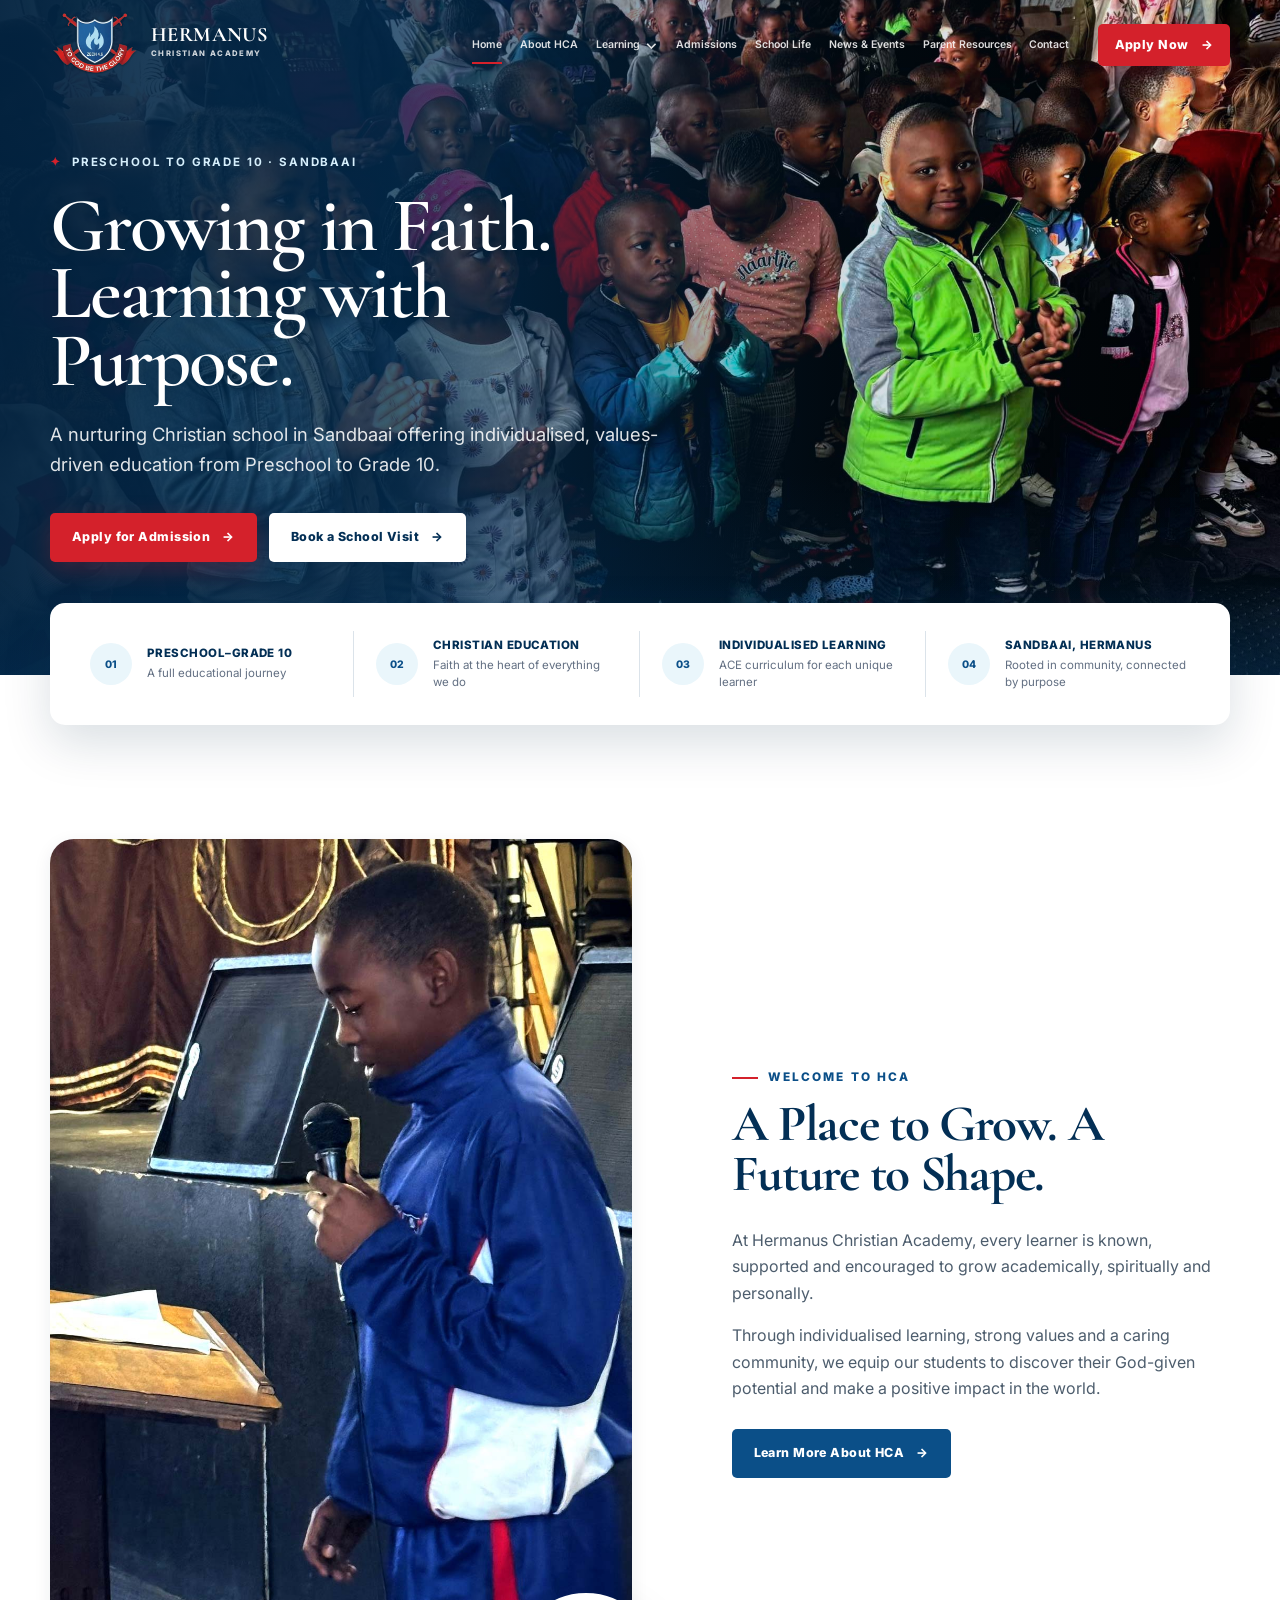
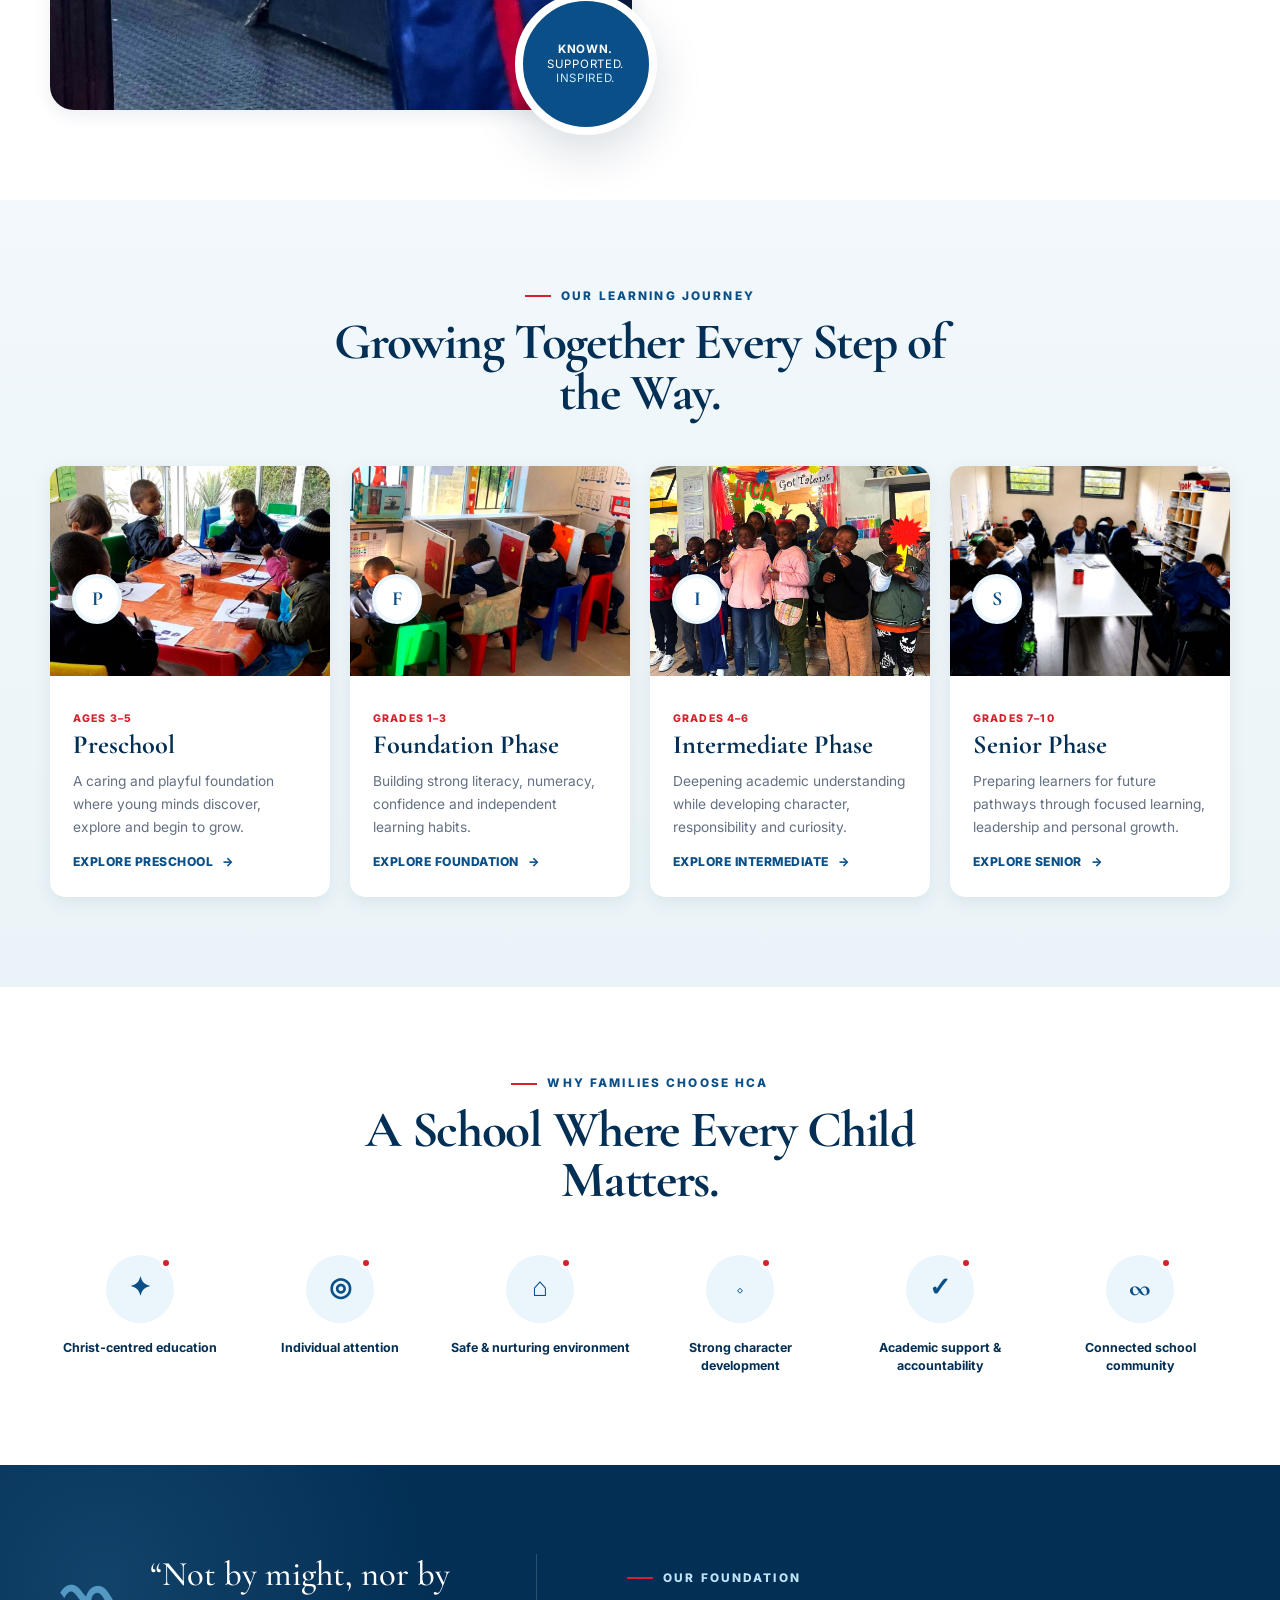
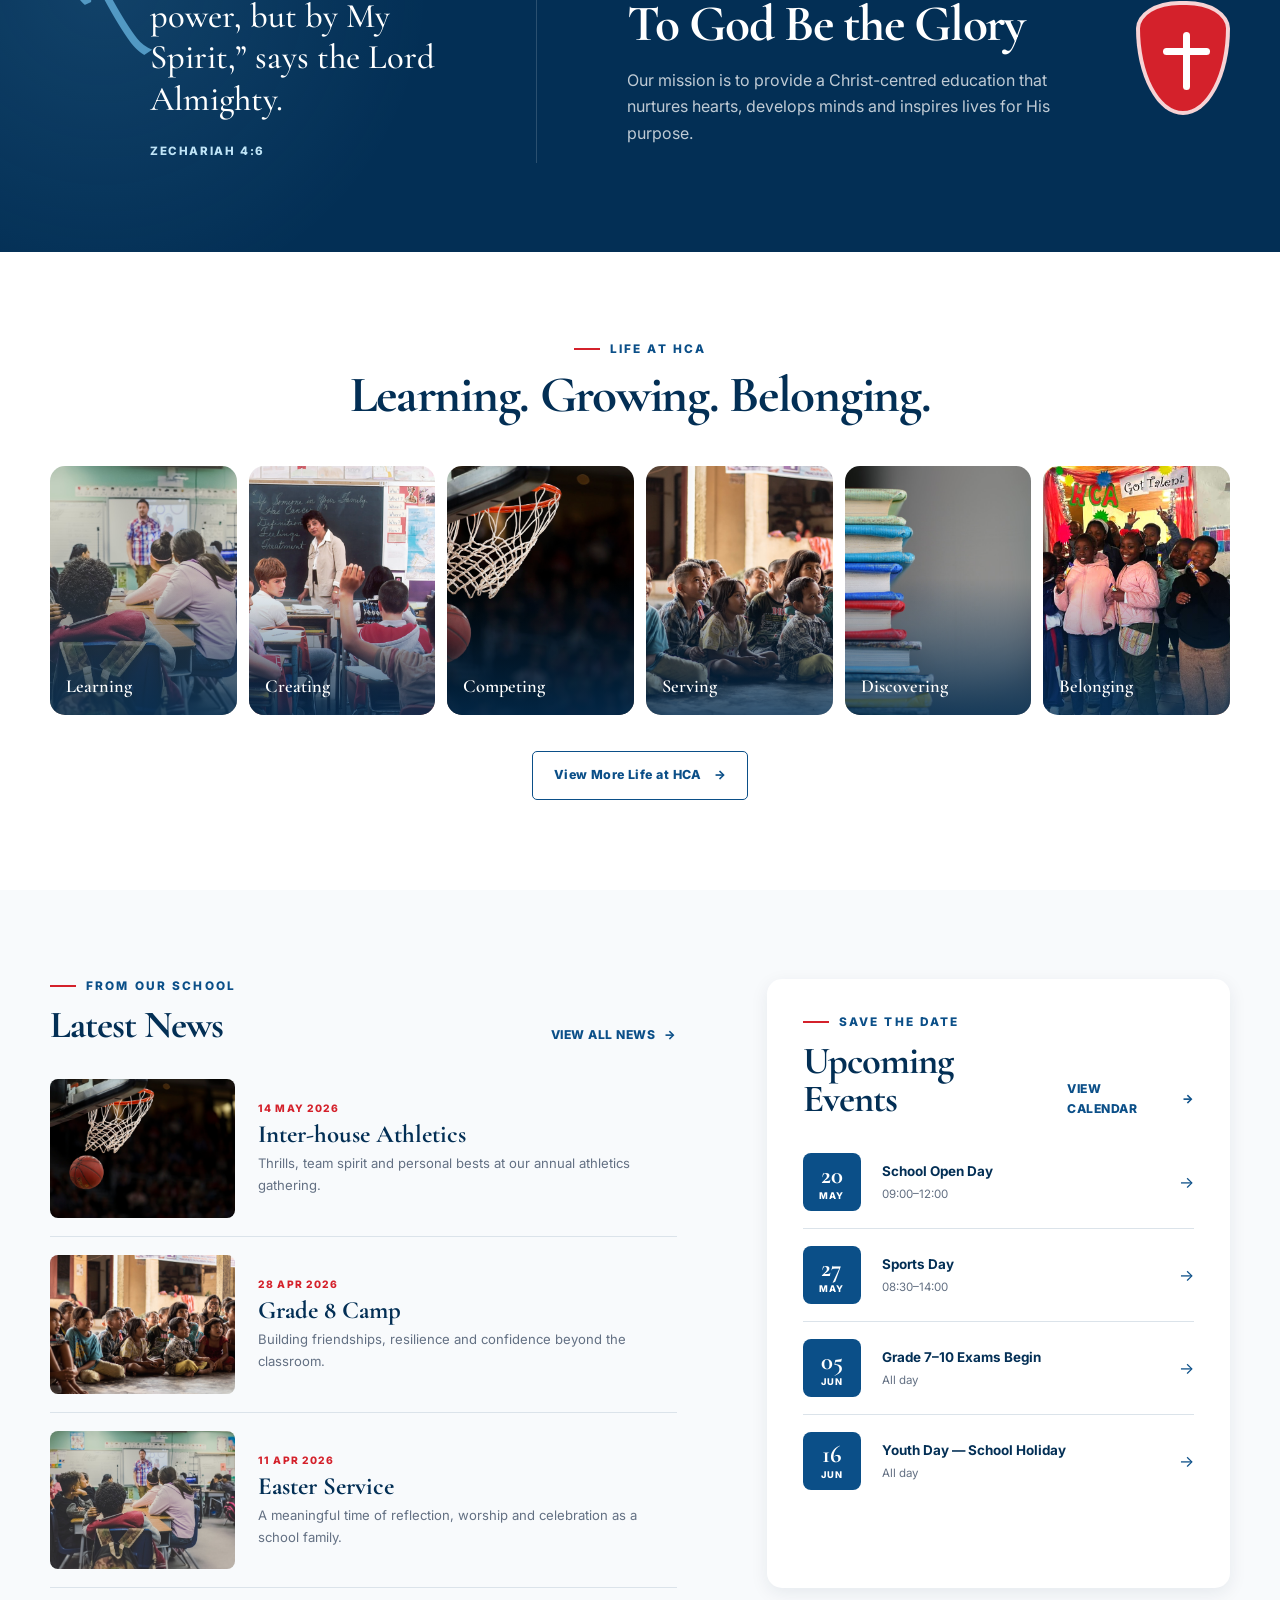
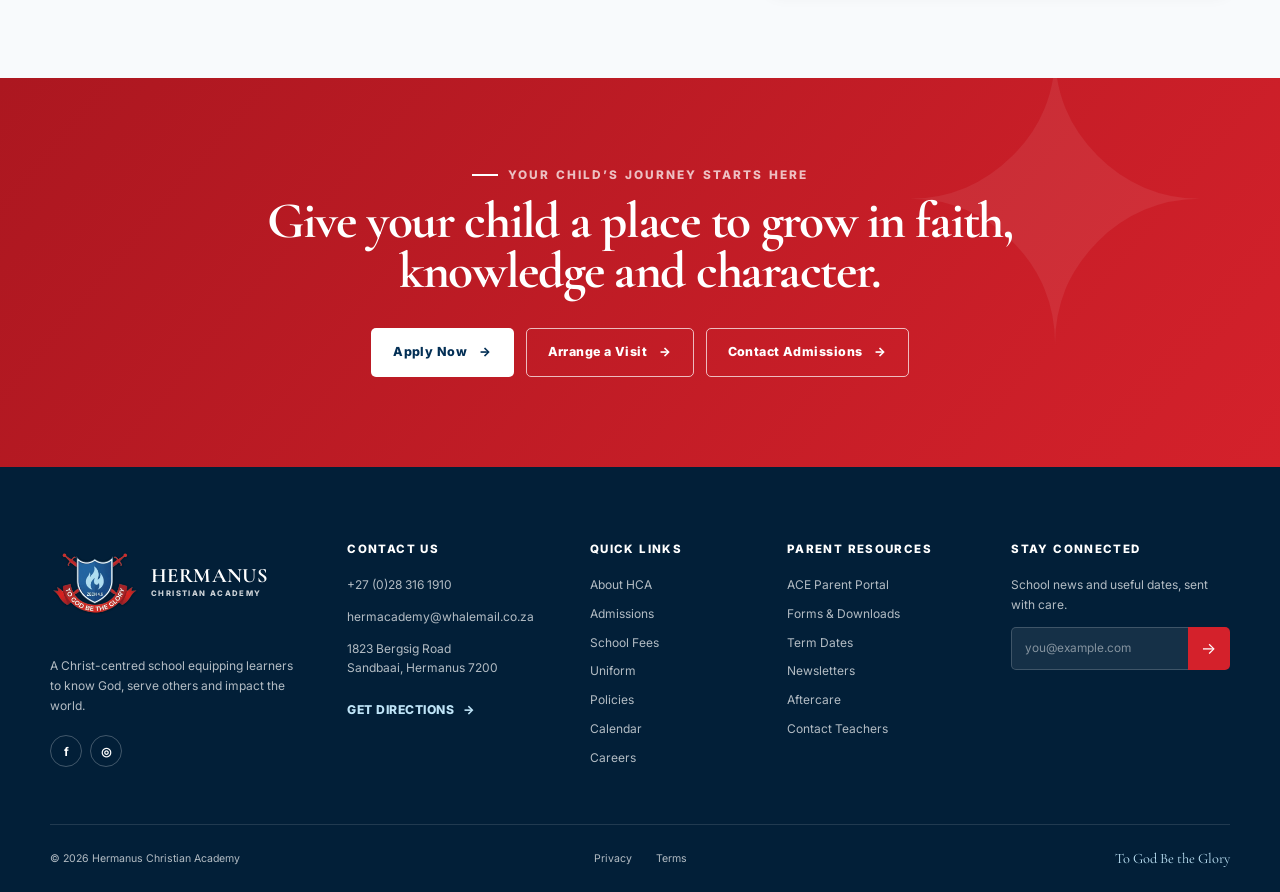
==== index.html @ 1b4c1317 "Initial commit: Hermanus Christian Academy website" ====
<!doctype html>
<html lang="en" class="no-js">

<head>
  <meta charset="utf-8">
  <meta name="viewport" content="width=device-width, initial-scale=1">
  <title>Hermanus Christian Academy | Christian Education in Sandbaai</title>
  <meta name="description"
    content="Hermanus Christian Academy is a Christ-centred school in Sandbaai offering individualised education from Preschool to Grade 10.">
  <meta property="og:title" content="Hermanus Christian Academy">
  <meta property="og:description" content="Growing in Faith. Learning with Purpose.">
  <meta property="og:type" content="website">
  <meta property="og:image" content="assets/og.png">
  <link rel="stylesheet" href="css/styles.css">
  <script defer src="js/content.js"></script>
  <script defer src="js/main.js"></script>
</head>

<body data-page="home">
  <a class="skip-link" href="#main-content">Skip to main content</a>
  <noscript>
    <nav class="no-script-nav" aria-label="Basic navigation">
      <a href="index.html">Home</a>
      <a href="about.html">About HCA</a>
      <a href="learning.html">Learning</a>
      <a href="admissions.html">Admissions</a>
      <a href="contact.html">Contact</a>
    </nav>
  </noscript>
  <div data-site-header></div>

  <main id="main-content">
    <section class="hero">
      <div class="hero__image" role="img"
        aria-label="HCA learners walking together on a school campus near the Hermanus mountains"></div>
      <div class="container hero__inner">
        <div class="hero__content">
          <p class="hero__eyebrow"><span>✦</span> Preschool to Grade 10 · Sandbaai</p>
          <h1>Growing in Faith.<br>Learning with Purpose.</h1>
          <p class="hero__intro">A nurturing Christian school in Sandbaai offering individualised, values-driven
            education from Preschool to Grade 10.</p>
          <div class="button-row">
            <a class="button button--primary" href="admissions.html">Apply for Admission <span>→</span></a>
            <a class="button button--light" href="contact.html">Book a School Visit <span>→</span></a>
          </div>
        </div>
      </div>
    </section>

    <div class="container quick-strip-wrap" aria-label="School highlights">
      <div class="quick-strip" data-quick-facts></div>
    </div>

    <section class="section welcome">
      <div class="container split-layout">
        <div class="welcome__media">
          <img src="assets/images/Student-speech.jpg" alt="A warm, light-filled classroom prepared for learners"
            width="1400" height="871" loading="lazy">
          <div class="welcome__badge"><strong>Known.</strong><span>Supported.</span><em>Inspired.</em></div>
        </div>
        <div class="welcome__copy">
          <div class="section-heading">
            <p class="eyebrow"><span></span>WELCOME TO HCA</p>
            <h2>A Place to Grow. A Future to Shape.</h2>
          </div>
          <p>At Hermanus Christian Academy, every learner is known, supported and encouraged to grow academically,
            spiritually and personally.</p>
          <p>Through individualised learning, strong values and a caring community, we equip our students to discover
            their God-given potential and make a positive impact in the world.</p>
          <a class="button button--blue" href="about.html">Learn More About HCA <span>→</span></a>
        </div>
      </div>
    </section>

    <section class="section learning-section" id="learning">
      <div class="container">
        <div class="section-heading section-heading--center">
          <p class="eyebrow"><span></span>OUR LEARNING JOURNEY</p>
          <h2>Growing Together Every Step of the Way.</h2>
        </div>
        <div class="learning-grid" data-learning-phases></div>
      </div>
    </section>

    <section class="section values-section">
      <div class="container">
        <div class="section-heading section-heading--center">
          <p class="eyebrow"><span></span>WHY FAMILIES CHOOSE HCA</p>
          <h2>A School Where Every Child Matters.</h2>
        </div>
        <div class="values-grid" data-values></div>
      </div>
    </section>

    <section class="faith-banner">
      <div class="container faith-banner__inner">
        <div class="faith-banner__quote">
          <span class="faith-banner__flame" aria-hidden="true">〽</span>
          <blockquote>“Not by might, nor by power, but by My Spirit,” says the Lord Almighty.</blockquote>
          <cite>Zechariah 4:6</cite>
        </div>
        <div class="faith-banner__mission">
          <div>
            <p class="eyebrow eyebrow--light"><span></span>OUR FOUNDATION</p>
            <h2>To God Be the Glory</h2>
            <p>Our mission is to provide a Christ-centred education that nurtures hearts, develops minds and inspires
              lives for His purpose.</p>
          </div>
          <span class="faith-banner__shield" aria-hidden="true"><i></i></span>
        </div>
      </div>
    </section>

    <section class="section gallery-section">
      <div class="container">
        <div class="section-heading section-heading--center">
          <p class="eyebrow"><span></span>LIFE AT HCA</p>
          <h2>Learning. Growing. Belonging.</h2>
        </div>
        <div class="gallery-grid" data-gallery></div>
        <div class="centered-action">
          <a class="button button--outline" href="school-life.html">View More Life at HCA <span>→</span></a>
        </div>
      </div>
    </section>

    <section class="section news-events">
      <div class="container news-events__grid">
        <div>
          <div class="subsection-title">
            <div class="section-heading">
              <p class="eyebrow"><span></span>FROM OUR SCHOOL</p>
              <h2>Latest News</h2>
            </div>
            <a class="text-link" href="news.html">View All News <span>→</span></a>
          </div>
          <div class="news-list" data-news></div>
        </div>
        <aside class="events-panel">
          <div class="subsection-title">
            <div class="section-heading">
              <p class="eyebrow"><span></span>SAVE THE DATE</p>
              <h2>Upcoming Events</h2>
            </div>
            <a class="text-link" href="news.html">View Calendar <span>→</span></a>
          </div>
          <div class="event-list" data-events></div>
        </aside>
      </div>
    </section>

    <section class="final-cta">
      <div class="final-cta__watermark" aria-hidden="true">✦</div>
      <div class="container final-cta__inner">
        <p class="eyebrow eyebrow--light"><span></span>YOUR CHILD’S JOURNEY STARTS HERE</p>
        <h2>Give your child a place to grow in faith, knowledge and character.</h2>
        <div class="button-row button-row--center">
          <a class="button button--white" href="admissions.html">Apply Now <span>→</span></a>
          <a class="button button--red-outline" href="contact.html">Arrange a Visit <span>→</span></a>
          <a class="button button--red-outline" href="contact.html">Contact Admissions <span>→</span></a>
        </div>
      </div>
    </section>
  </main>

  <div data-site-footer></div>

  <script type="application/ld+json">
  {
    "@context": "https://schema.org",
    "@type": "School",
    "name": "Hermanus Christian Academy",
    "description": "A Christ-centred school offering individualised education from Preschool to Grade 10.",
    "telephone": "+27 28 316 1910",
    "email": "hermacademy@whalemail.co.za",
    "address": {
      "@type": "PostalAddress",
      "streetAddress": "1823 Bergsig Road",
      "addressLocality": "Sandbaai, Hermanus",
      "postalCode": "7200",
      "addressCountry": "ZA"
    }
  }
  </script>
</body>

</html>
---- css/styles.css ----
@import url("https://fonts.googleapis.com/css2?family=Cormorant+Garamond:wght@500;600;700&family=Inter:wght@400;500;600;700&display=swap");

:root {
  --color-primary: #0b4f88;
  --color-primary-dark: #063b69;
  --color-primary-deep: #032f55;
  --color-secondary: #69b7e3;
  --color-secondary-light: #eaf6fb;
  --color-accent: #d4212b;
  --color-accent-dark: #ac1720;
  --color-white: #ffffff;
  --color-off-white: #f8fafc;
  --color-light-grey: #edf2f6;
  --color-mid-grey: #637083;
  --color-dark: #1a2633;
  --color-border: #dbe3ea;
  --font-heading: "Cormorant Garamond", Georgia, serif;
  --font-body: "Inter", Arial, sans-serif;
  --container-width: 1180px;
  --container-wide: 1320px;
  --page-padding: clamp(20px, 4vw, 40px);
  --section-space: clamp(64px, 7vw, 96px);
  --radius-small: 8px;
  --radius-medium: 15px;
  --radius-large: 24px;
  --shadow-small: 0 5px 18px rgba(10, 42, 70, 0.08);
  --shadow-medium: 0 18px 48px rgba(10, 42, 70, 0.15);
  --transition-fast: 160ms ease;
  --transition-base: 240ms ease;
  --header-height: 90px;
}

*,
*::before,
*::after {
  box-sizing: border-box;
}

html {
  scroll-behavior: smooth;
}

body {
  margin: 0;
  color: var(--color-dark);
  background: var(--color-white);
  font-family: var(--font-body);
  font-size: 16px;
  line-height: 1.65;
  -webkit-font-smoothing: antialiased;
}

.no-script-nav {
  display: flex;
  flex-wrap: wrap;
  gap: 16px;
  padding: 16px var(--page-padding);
  color: var(--color-white);
  background: var(--color-primary-deep);
  font-weight: 700;
}

.static-fallback {
  min-height: 50vh;
  margin: 0;
  padding: 80px var(--page-padding);
  color: var(--color-white);
  background: var(--color-primary-deep);
  text-align: center;
}

body.menu-open {
  overflow: hidden;
}

a {
  color: inherit;
  text-decoration: none;
}

img {
  display: block;
  max-width: 100%;
}

button,
input {
  font: inherit;
}

button,
a {
  -webkit-tap-highlight-color: transparent;
}

:focus-visible {
  outline: 3px solid #ffcf57;
  outline-offset: 4px;
}

.skip-link {
  position: fixed;
  inset-block-start: 12px;
  inset-inline-start: 12px;
  z-index: 1000;
  transform: translateY(-150%);
  padding: 10px 16px;
  background: var(--color-white);
  color: var(--color-primary-deep);
  border-radius: var(--radius-small);
  font-weight: 700;
}

.skip-link:focus {
  transform: none;
}

.container {
  width: min(calc(100% - (var(--page-padding) * 2)), var(--container-width));
  margin-inline: auto;
}

.section {
  padding-block: var(--section-space);
}

.eyebrow {
  display: flex;
  align-items: center;
  gap: 10px;
  margin: 0 0 14px;
  color: var(--color-primary);
  font-size: 0.74rem;
  font-weight: 800;
  letter-spacing: 0.18em;
  line-height: 1.2;
}

.eyebrow>span {
  width: 26px;
  height: 2px;
  background: var(--color-accent);
}

.eyebrow--light {
  color: #bfe4f7;
}

h1,
h2,
h3,
p {
  margin-block-start: 0;
}

h1,
h2 {
  font-family: var(--font-heading);
  letter-spacing: -0.025em;
}

h2 {
  font-size: clamp(2.25rem, 4vw, 3.7rem);
  line-height: 0.98;
}

.section-heading {
  max-width: 680px;
}

.section-heading h2 {
  margin: 0;
  color: var(--color-primary-deep);
}

.section-heading--center {
  margin-inline: auto;
  text-align: center;
}

.section-heading--center .eyebrow {
  justify-content: center;
}

.button {
  display: inline-flex;
  min-height: 49px;
  align-items: center;
  justify-content: center;
  gap: 12px;
  padding: 13px 21px;
  border: 1px solid transparent;
  border-radius: 5px;
  font-size: 0.78rem;
  font-weight: 800;
  letter-spacing: 0.035em;
  line-height: 1.2;
  transition: transform var(--transition-fast), box-shadow var(--transition-fast), background var(--transition-fast), color var(--transition-fast);
}

.button:hover {
  transform: translateY(-2px);
}

.button span,
.text-link span {
  transition: transform var(--transition-fast);
}

.button:hover span,
.text-link:hover span {
  transform: translateX(4px);
}

.button--primary {
  color: var(--color-white);
  background: var(--color-accent);
  box-shadow: 0 8px 24px rgba(212, 33, 43, 0.25);
}

.button--primary:hover {
  background: var(--color-accent-dark);
}

.button--blue {
  color: var(--color-white);
  background: var(--color-primary);
}

.button--blue:hover {
  background: var(--color-primary-dark);
}

.button--light,
.button--white {
  color: var(--color-primary-deep);
  background: var(--color-white);
}

.button--outline {
  color: var(--color-primary);
  border-color: var(--color-primary);
  background: transparent;
}

.button--outline:hover {
  color: var(--color-white);
  background: var(--color-primary);
}

.button--red-outline {
  color: var(--color-white);
  border-color: rgba(255, 255, 255, 0.7);
  background: transparent;
}

.button--red-outline:hover {
  color: var(--color-accent-dark);
  background: var(--color-white);
}

.button-row {
  display: flex;
  flex-wrap: wrap;
  gap: 12px;
}

.button-row--center {
  justify-content: center;
}

.text-link {
  display: inline-flex;
  align-items: center;
  gap: 9px;
  color: var(--color-primary);
  font-size: 0.76rem;
  font-weight: 800;
  letter-spacing: 0.04em;
  text-transform: uppercase;
}

.text-link--light {
  color: #bfe4f7;
}

/* Header */
.site-header {
  position: sticky;
  inset-block-start: 0;
  z-index: 100;
  height: var(--header-height);
  background: var(--color-primary-deep);
  transition: height var(--transition-base), background var(--transition-base), box-shadow var(--transition-base);
}

.site-header--overlay {
  position: fixed;
  width: 100%;
  background: transparent;
}

.site-header.is-scrolled,
.site-header.menu-is-open {
  height: 76px;
  background: rgba(3, 47, 85, 0.98);
  box-shadow: 0 6px 24px rgba(0, 22, 42, 0.2);
}

.header__inner {
  display: flex;
  height: 100%;
  align-items: center;
  justify-content: space-between;
  gap: 24px;
}

.header__brand-link {
  display: block;
  flex: 0 0 auto;
}

.brand {
  display: inline-flex;
  align-items: center;
  gap: 11px;
  color: var(--color-primary-deep);
}

.brand--light {
  color: var(--color-white);
}

.brand__logo-image {
  width: 90px;
  height: 90px;
  flex: 0 0 90px;
  object-fit: contain;
}

.brand__words {
  display: grid;
  line-height: 1;
  text-transform: uppercase;
}

.brand__words strong {
  font-family: var(--font-heading);
  font-size: 1.28rem;
  letter-spacing: 0.02em;
}

.brand__words span {
  margin-block-start: 4px;
  color: currentColor;
  font-size: 0.48rem;
  font-weight: 800;
  letter-spacing: 0.18em;
  opacity: 0.8;
}

.nav-wrap {
  display: flex;
  align-items: center;
  gap: clamp(18px, 2.2vw, 32px);
}

.primary-nav {
  display: flex;
  align-items: center;
  gap: clamp(11px, 1.4vw, 22px);
}

.nav-item {
  position: relative;
}

.primary-nav>.nav-item>a {
  position: relative;
  display: flex;
  align-items: center;
  gap: 5px;
  padding-block: 31px;
  color: rgba(255, 255, 255, 0.86);
  font-size: clamp(0.66rem, 0.75vw, 0.75rem);
  font-weight: 600;
  white-space: nowrap;
}

.primary-nav>.nav-item>a::after {
  content: "";
  position: absolute;
  inset-inline: 0;
  inset-block-end: 21px;
  height: 2px;
  transform: scaleX(0);
  background: var(--color-accent);
  transition: transform var(--transition-fast);
}

.primary-nav>.nav-item>a:hover::after,
.primary-nav>.nav-item>a.is-active::after {
  transform: scaleX(1);
}

.nav-caret {
  margin-block-start: -3px;
  font-size: 1rem;
}

.nav-dropdown {
  position: absolute;
  inset-block-start: calc(100% - 13px);
  inset-inline-start: 50%;
  width: 250px;
  padding: 10px;
  transform: translate(-50%, 9px);
  visibility: hidden;
  opacity: 0;
  background: var(--color-white);
  border-radius: var(--radius-small);
  box-shadow: var(--shadow-medium);
  transition: opacity var(--transition-fast), transform var(--transition-fast), visibility var(--transition-fast);
}

.nav-item:hover .nav-dropdown,
.nav-item:focus-within .nav-dropdown {
  transform: translate(-50%, 0);
  visibility: visible;
  opacity: 1;
}

.nav-dropdown a {
  display: grid;
  padding: 10px 12px;
  color: var(--color-primary-deep);
  border-radius: 6px;
}

.nav-dropdown a:hover {
  background: var(--color-secondary-light);
}

.nav-dropdown strong {
  font-size: 0.78rem;
}

.nav-dropdown span {
  color: var(--color-mid-grey);
  font-size: 0.68rem;
}

.header__apply {
  min-height: 42px;
  padding: 11px 16px;
  white-space: nowrap;
}

.menu-toggle {
  display: none;
  width: 46px;
  height: 46px;
  padding: 10px;
  border: 0;
  background: transparent;
  cursor: pointer;
}

.menu-toggle span {
  display: block;
  width: 25px;
  height: 2px;
  margin: 5px auto;
  background: var(--color-white);
  transition: transform var(--transition-fast), opacity var(--transition-fast);
}

.menu-is-open .menu-toggle span:nth-child(1) {
  transform: translateY(7px) rotate(45deg);
}

.menu-is-open .menu-toggle span:nth-child(2) {
  opacity: 0;
}

.menu-is-open .menu-toggle span:nth-child(3) {
  transform: translateY(-7px) rotate(-45deg);
}

/* Hero */
.hero {
  position: relative;
  min-height: clamp(650px, 75vh, 740px);
  display: grid;
  align-items: center;
  overflow: hidden;
  color: var(--color-white);
  background: var(--color-primary-deep);
}

.hero__image {
  position: absolute;
  inset: 0;
  background-image:
    linear-gradient(90deg, rgba(2, 34, 63, 0.96) 0%, rgba(3, 47, 85, 0.78) 31%, rgba(3, 47, 85, 0.18) 65%, rgba(3, 47, 85, 0.02) 100%),
    linear-gradient(0deg, rgba(3, 47, 85, 0.32), transparent 30%),
    url("../assets/images/HCA-HERO-students-02.jpg");
  background-position: center, center, center;
  background-size: cover;
}

.hero::after {
  content: "";
  position: absolute;
  inset-inline: 0;
  inset-block-end: 0;
  height: 100px;
  background: linear-gradient(transparent, rgba(3, 47, 85, 0.38));
  pointer-events: none;
}

.hero__inner {
  position: relative;
  z-index: 1;
  padding-block: calc(var(--header-height) + 60px) 110px;
}

.hero__content {
  max-width: 660px;
}

.hero__eyebrow {
  display: flex;
  align-items: center;
  gap: 10px;
  margin: 0 0 20px;
  color: #d6effc;
  font-size: 0.72rem;
  font-weight: 700;
  letter-spacing: 0.16em;
  text-transform: uppercase;
}

.hero__eyebrow span {
  color: var(--color-accent);
}

.hero h1 {
  margin: 0 0 24px;
  max-width: 650px;
  font-size: clamp(3.75rem, 6vw, 6.2rem);
  font-weight: 600;
  line-height: 0.88;
  text-shadow: 0 3px 16px rgba(0, 0, 0, 0.15);
}

.hero__intro {
  max-width: 620px;
  margin-block-end: 34px;
  color: rgba(255, 255, 255, 0.88);
  font-size: clamp(1rem, 1.5vw, 1.15rem);
  line-height: 1.65;
}

/* Quick facts */
.quick-strip-wrap {
  position: relative;
  z-index: 5;
  margin-block-start: -72px;
}

.quick-strip {
  display: grid;
  grid-template-columns: repeat(4, 1fr);
  padding: 28px 18px;
  background: var(--color-white);
  border-radius: var(--radius-medium);
  box-shadow: var(--shadow-medium);
}

.quick-fact {
  display: grid;
  grid-template-columns: auto 1fr;
  align-items: center;
  gap: 15px;
  min-width: 0;
  padding: 7px 22px;
  border-inline-end: 1px solid var(--color-border);
}

.quick-fact:last-child {
  border-inline-end: 0;
}

.quick-fact__icon {
  display: grid;
  width: 42px;
  height: 42px;
  place-items: center;
  color: var(--color-primary);
  background: var(--color-secondary-light);
  border-radius: 50%;
  font-size: 0.65rem;
  font-weight: 800;
  letter-spacing: 0.04em;
}

.quick-fact h2 {
  margin: 0 0 4px;
  color: var(--color-primary-deep);
  font-family: var(--font-body);
  font-size: 0.72rem;
  font-weight: 800;
  letter-spacing: 0.04em;
  line-height: 1.3;
  text-transform: uppercase;
}

.quick-fact p {
  margin: 0;
  color: var(--color-mid-grey);
  font-size: 0.72rem;
  line-height: 1.45;
}

/* Welcome */
.welcome {
  padding-block-start: calc(var(--section-space) + 24px);
}

.split-layout {
  display: grid;
  grid-template-columns: minmax(0, 1.05fr) minmax(0, 0.9fr);
  align-items: center;
  gap: clamp(50px, 8vw, 100px);
}

.welcome__media {
  position: relative;
}

.welcome__media img {
  width: 100%;
  aspect-ratio: 4 / 3;
  object-fit: cover;
  border-radius: var(--radius-large);
  box-shadow: var(--shadow-small);
}

.welcome__badge {
  position: absolute;
  inset-inline-end: -25px;
  inset-block-end: -25px;
  display: grid;
  width: 142px;
  height: 142px;
  place-content: center;
  color: var(--color-white);
  background: var(--color-primary);
  border: 8px solid var(--color-white);
  border-radius: 50%;
  box-shadow: var(--shadow-medium);
  text-align: center;
  line-height: 1.25;
}

.welcome__badge strong,
.welcome__badge span,
.welcome__badge em {
  display: block;
  font-size: 0.72rem;
  font-style: normal;
  letter-spacing: 0.06em;
  text-transform: uppercase;
}

.welcome__badge em {
  color: #c8ecfd;
}

.welcome__copy>p {
  color: #4d5d6d;
}

.welcome__copy .section-heading {
  margin-block-end: 28px;
}

.welcome__copy .button {
  margin-block-start: 12px;
}

/* Learning */
.learning-section {
  background: linear-gradient(180deg, #f2f8fb 0%, #eaf4f8 100%);
}

.learning-grid {
  display: grid;
  grid-template-columns: repeat(4, minmax(0, 1fr));
  gap: 20px;
  margin-block-start: 48px;
}

.learning-card {
  position: relative;
  display: flex;
  min-width: 0;
  flex-direction: column;
  overflow: hidden;
  background: var(--color-white);
  border-radius: var(--radius-medium);
  box-shadow: var(--shadow-small);
  transition: transform var(--transition-base), box-shadow var(--transition-base);
}

.learning-card:hover {
  transform: translateY(-7px);
  box-shadow: var(--shadow-medium);
}

.learning-card__media {
  overflow: hidden;
  aspect-ratio: 4 / 3;
}

.learning-card__media img {
  width: 100%;
  height: 100%;
  object-fit: cover;
  transition: transform 500ms ease;
}

.learning-card:hover .learning-card__media img {
  transform: scale(1.045);
}

.learning-card__icon {
  position: absolute;
  inset-block-start: calc((100% - 196px) * 0.46);
  inset-inline-start: 22px;
  display: grid;
  width: 50px;
  height: 50px;
  place-items: center;
  color: var(--color-primary);
  background: var(--color-white);
  border: 4px solid var(--color-secondary-light);
  border-radius: 50%;
  font-family: var(--font-heading);
  font-size: 1.25rem;
  font-weight: 700;
  box-shadow: var(--shadow-small);
}

.learning-card__body {
  display: flex;
  flex: 1;
  flex-direction: column;
  padding: 34px 23px 25px;
}

.learning-card__grades {
  margin: 0 0 5px;
  color: var(--color-accent);
  font-size: 0.66rem;
  font-weight: 800;
  letter-spacing: 0.11em;
  text-transform: uppercase;
}

.learning-card h3 {
  margin: 0 0 12px;
  color: var(--color-primary-deep);
  font-family: var(--font-heading);
  font-size: 1.64rem;
  line-height: 1;
}

.learning-card__body>p:not(.learning-card__grades) {
  flex: 1;
  color: var(--color-mid-grey);
  font-size: 0.86rem;
  line-height: 1.65;
}

/* Values */
.values-grid {
  display: grid;
  grid-template-columns: repeat(6, minmax(0, 1fr));
  gap: 20px;
  margin-block-start: 50px;
}

.value-item {
  text-align: center;
}

.value-item__icon {
  position: relative;
  display: grid;
  width: 68px;
  height: 68px;
  margin: 0 auto 16px;
  place-items: center;
  color: var(--color-primary);
  background: var(--color-secondary-light);
  border-radius: 50%;
  font-family: var(--font-heading);
  font-size: 1.65rem;
  font-weight: 700;
}

.value-item__icon i {
  position: absolute;
  inset-block-start: 2px;
  inset-inline-end: 2px;
  width: 12px;
  height: 12px;
  background: var(--color-accent);
  border: 3px solid var(--color-white);
  border-radius: 50%;
}

.value-item h3 {
  margin: 0;
  color: var(--color-primary-deep);
  font-size: 0.78rem;
  line-height: 1.45;
}

/* Faith */
.faith-banner {
  position: relative;
  overflow: hidden;
  padding-block: clamp(64px, 7vw, 90px);
  color: var(--color-white);
  background:
    radial-gradient(circle at 8% 30%, rgba(105, 183, 227, 0.14), transparent 27%),
    var(--color-primary-deep);
}

.faith-banner__inner {
  display: grid;
  grid-template-columns: 0.95fr 1.35fr;
}

.faith-banner__quote {
  position: relative;
  padding-inline: 100px 60px;
  border-inline-end: 1px solid rgba(255, 255, 255, 0.16);
}

.faith-banner__flame {
  position: absolute;
  inset-block-start: -12px;
  inset-inline-start: 6px;
  color: var(--color-secondary);
  font-size: 6rem;
  opacity: 0.75;
  transform: rotate(-12deg);
}

.faith-banner blockquote {
  margin: 0 0 16px;
  font-family: var(--font-heading);
  font-size: clamp(1.6rem, 2.7vw, 2.4rem);
  font-weight: 500;
  line-height: 1.2;
}

.faith-banner cite {
  color: #bfe4f7;
  font-size: 0.72rem;
  font-style: normal;
  font-weight: 800;
  letter-spacing: 0.14em;
  text-transform: uppercase;
}

.faith-banner__mission {
  display: grid;
  grid-template-columns: 1fr auto;
  align-items: center;
  gap: 44px;
  padding-inline-start: clamp(50px, 7vw, 100px);
}

.faith-banner__mission h2 {
  margin: 0 0 18px;
  color: var(--color-white);
}

.faith-banner__mission p:last-child {
  margin: 0;
  color: rgba(255, 255, 255, 0.75);
}

.faith-banner__shield {
  position: relative;
  display: inline-block;
  width: 94px;
  height: 114px;
  background: var(--color-accent);
  border: 4px solid rgba(255, 255, 255, 0.8);
  border-radius: 46% 46% 50% 50% / 24% 24% 76% 76%;
}

.faith-banner__shield i::before,
.faith-banner__shield i::after {
  content: "";
  position: absolute;
  inset-block-start: 27px;
  inset-inline-start: 43px;
  width: 7px;
  height: 58px;
  background: var(--color-white);
  border-radius: 5px;
}

.faith-banner__shield i::after {
  inset-block-start: 43px;
  inset-inline-start: 23px;
  width: 47px;
  height: 7px;
}

/* Gallery */
.gallery-grid {
  display: grid;
  grid-template-columns: repeat(6, minmax(0, 1fr));
  gap: 12px;
  margin-block-start: 46px;
}

.gallery-card {
  position: relative;
  min-width: 0;
  margin: 0;
  overflow: hidden;
  aspect-ratio: 3 / 4;
  border-radius: var(--radius-medium);
}

.gallery-card img {
  width: 100%;
  height: 100%;
  object-fit: cover;
  transition: transform 500ms ease;
}

.gallery-card::after {
  content: "";
  position: absolute;
  inset: 45% 0 0;
  background: linear-gradient(transparent, rgba(3, 47, 85, 0.8));
}

.gallery-card:hover img {
  transform: scale(1.055);
}

.gallery-card figcaption {
  position: absolute;
  z-index: 1;
  inset-inline: 16px;
  inset-block-end: 14px;
  color: var(--color-white);
  font-family: var(--font-heading);
  font-size: 1.15rem;
  font-weight: 600;
}

.centered-action {
  margin-block-start: 36px;
  text-align: center;
}

/* News & events */
.news-events {
  background: var(--color-off-white);
}

.news-events__grid {
  display: grid;
  grid-template-columns: 1.15fr 0.85fr;
  gap: clamp(50px, 8vw, 90px);
}

.subsection-title {
  display: flex;
  align-items: end;
  justify-content: space-between;
  gap: 16px;
  margin-block-end: 34px;
}

.subsection-title .section-heading h2 {
  font-size: clamp(2.3rem, 3vw, 3.1rem);
}

.news-list {
  display: grid;
  gap: 18px;
}

.news-card {
  display: grid;
  grid-template-columns: 185px 1fr;
  align-items: center;
  gap: 23px;
  padding-block-end: 18px;
  border-block-end: 1px solid var(--color-border);
}

.news-card__image {
  overflow: hidden;
  aspect-ratio: 4 / 3;
  border-radius: var(--radius-small);
}

.news-card img {
  width: 100%;
  height: 100%;
  object-fit: cover;
  transition: transform 500ms ease;
}

.news-card:hover img {
  transform: scale(1.05);
}

.news-card__date {
  margin: 0 0 4px;
  color: var(--color-accent);
  font-size: 0.64rem;
  font-weight: 800;
  letter-spacing: 0.11em;
}

.news-card h3 {
  margin: 0 0 5px;
  color: var(--color-primary-deep);
  font-family: var(--font-heading);
  font-size: 1.55rem;
  line-height: 1.1;
}

.news-card h3 a:hover {
  color: var(--color-primary);
}

.news-card div>p:last-child {
  margin: 0;
  color: var(--color-mid-grey);
  font-size: 0.82rem;
}

.events-panel {
  padding: 36px;
  background: var(--color-white);
  border-radius: var(--radius-medium);
  box-shadow: var(--shadow-small);
}

.event-list {
  display: grid;
}

.event-row {
  display: grid;
  grid-template-columns: 62px 1fr auto;
  align-items: center;
  gap: 17px;
  padding-block: 17px;
  border-block-end: 1px solid var(--color-border);
}

.event-row:first-child {
  padding-block-start: 0;
}

.event-row:last-child {
  padding-block-end: 0;
  border: 0;
}

.event-row time {
  display: grid;
  width: 58px;
  height: 58px;
  place-content: center;
  color: var(--color-white);
  background: var(--color-primary);
  border-radius: var(--radius-small);
  text-align: center;
  line-height: 1;
}

.event-row time strong {
  font-family: var(--font-heading);
  font-size: 1.55rem;
}

.event-row time span {
  margin-block-start: 4px;
  font-size: 0.58rem;
  font-weight: 800;
  letter-spacing: 0.1em;
}

.event-row h3 {
  margin: 0 0 3px;
  color: var(--color-primary-deep);
  font-size: 0.84rem;
}

.event-row p {
  margin: 0;
  color: var(--color-mid-grey);
  font-size: 0.72rem;
}

.event-row__arrow {
  color: var(--color-primary);
  transition: transform var(--transition-fast);
}

.event-row:hover .event-row__arrow {
  transform: translateX(4px);
}

/* CTA */
.final-cta {
  position: relative;
  overflow: hidden;
  padding-block: clamp(64px, 7vw, 90px);
  color: var(--color-white);
  background: linear-gradient(130deg, var(--color-accent-dark), var(--color-accent));
}

.final-cta__watermark {
  position: absolute;
  inset-block-start: -70px;
  inset-inline-end: 5%;
  color: rgba(255, 255, 255, 0.07);
  font-size: 24rem;
  line-height: 1;
}

.final-cta__inner {
  position: relative;
  z-index: 1;
  text-align: center;
}

.final-cta .eyebrow {
  justify-content: center;
  color: rgba(255, 255, 255, 0.72);
}

.final-cta .eyebrow span {
  background: var(--color-white);
}

.final-cta h2 {
  max-width: 850px;
  margin: 0 auto 32px;
  color: var(--color-white);
}

/* Footer */
.site-footer {
  color: rgba(255, 255, 255, 0.7);
  background: #021f38;
}

.footer__grid {
  display: grid;
  grid-template-columns: 1.35fr 1.05fr 0.8fr 0.95fr 1.2fr;
  gap: clamp(26px, 4vw, 54px);
  padding-block: 70px 56px;
}

.footer__grid h2 {
  margin: 7px 0 20px;
  color: var(--color-white);
  font-family: var(--font-body);
  font-size: 0.72rem;
  font-weight: 800;
  letter-spacing: 0.12em;
  text-transform: uppercase;
}

.footer__grid p,
.footer-list {
  font-size: 0.75rem;
}

.footer__about p {
  max-width: 260px;
  margin-block-start: 22px;
}

.footer-list {
  display: grid;
  gap: 9px;
  margin: 0;
  padding: 0;
  list-style: none;
}

.footer-list a:hover,
.footer__bottom a:hover {
  color: var(--color-white);
}

.footer-list--contact {
  gap: 12px;
  margin-block-end: 17px;
}

.social-links {
  display: flex;
  gap: 8px;
  margin-block-start: 20px;
}

.social-links a {
  display: grid;
  width: 32px;
  height: 32px;
  place-items: center;
  color: var(--color-white);
  border: 1px solid rgba(255, 255, 255, 0.25);
  border-radius: 50%;
  font-size: 0.75rem;
  font-weight: 700;
}

.newsletter label {
  position: absolute;
  width: 1px;
  height: 1px;
  overflow: hidden;
  clip: rect(0 0 0 0);
}

.newsletter__row {
  display: grid;
  grid-template-columns: 1fr 42px;
}

.newsletter input {
  min-width: 0;
  height: 43px;
  padding-inline: 13px;
  color: var(--color-white);
  background: rgba(255, 255, 255, 0.08);
  border: 1px solid rgba(255, 255, 255, 0.18);
  border-inline-end: 0;
  border-radius: 5px 0 0 5px;
  font-size: 0.74rem;
}

.newsletter input::placeholder {
  color: rgba(255, 255, 255, 0.48);
}

.newsletter button {
  color: var(--color-white);
  background: var(--color-accent);
  border: 0;
  border-radius: 0 5px 5px 0;
  cursor: pointer;
}

.form-message {
  min-height: 1.4em;
  margin-block-start: 8px;
  color: #bfe4f7;
}

.footer__bottom {
  display: grid;
  grid-template-columns: 1fr auto 1fr;
  align-items: center;
  gap: 30px;
  padding-block: 22px;
  border-block-start: 1px solid rgba(255, 255, 255, 0.12);
  font-size: 0.66rem;
}

.footer__bottom p {
  margin: 0;
}

.footer__bottom div {
  display: flex;
  gap: 24px;
}

.footer__glory {
  color: #bfe4f7;
  font-family: var(--font-heading);
  font-size: 0.9rem;
  text-align: end;
}

/* Inner pages */
.inner-page {
  min-height: 70vh;
}

.inner-hero {
  position: relative;
  overflow: hidden;
  padding-block: clamp(80px, 10vw, 130px);
  color: var(--color-white);
  background:
    radial-gradient(circle at 85% 30%, rgba(105, 183, 227, 0.23), transparent 27%),
    linear-gradient(130deg, var(--color-primary-deep), var(--color-primary-dark));
}

.inner-hero__grid {
  display: grid;
  grid-template-columns: 1fr auto;
  align-items: center;
  gap: 40px;
}

.inner-hero__grid>div {
  max-width: 780px;
}

.inner-hero h1 {
  margin: 0 0 24px;
  font-size: clamp(3.4rem, 7vw, 6rem);
  line-height: 0.94;
}

.inner-hero p:last-child {
  max-width: 690px;
  margin: 0;
  color: rgba(255, 255, 255, 0.75);
  font-size: 1.08rem;
}

.inner-hero__mark {
  color: rgba(255, 255, 255, 0.1);
  font-size: clamp(9rem, 20vw, 16rem);
}

.inner-content {
  display: grid;
  grid-template-columns: 0.72fr 1.28fr;
  gap: clamp(50px, 9vw, 120px);
}

.inner-content>div:first-child h2 {
  margin: 0 0 20px;
  color: var(--color-primary-deep);
}

.inner-content>div:first-child p:not(.eyebrow) {
  color: var(--color-mid-grey);
}

.inner-content .button {
  margin-block-start: 14px;
}

.inner-content__cards {
  display: grid;
  grid-template-columns: repeat(2, minmax(0, 1fr));
  gap: 18px;
}

.inner-content__cards article {
  min-height: 190px;
  padding: 28px;
  background: var(--color-off-white);
  border: 1px solid var(--color-border);
  border-radius: var(--radius-medium);
}

.inner-content__cards article>span {
  color: var(--color-accent);
  font-size: 0.66rem;
  font-weight: 800;
  letter-spacing: 0.12em;
}

.inner-content__cards h3 {
  margin: 17px 0 10px;
  color: var(--color-primary-deep);
  font-family: var(--font-heading);
  font-size: 1.65rem;
  line-height: 1.05;
}

.inner-content__cards p {
  margin: 0;
  color: var(--color-mid-grey);
  font-size: 0.8rem;
}

.simple-cta {
  padding-block: 52px;
  color: var(--color-white);
  background: var(--color-primary);
}

.simple-cta__inner {
  display: flex;
  align-items: center;
  justify-content: space-between;
  gap: 35px;
}

.simple-cta h2 {
  margin: 0;
  color: var(--color-white);
  font-size: clamp(2.1rem, 4vw, 3.2rem);
}

/* Responsive */
@media (max-width: 1100px) {
  :root {
    --header-height: 80px;
  }

  .menu-toggle {
    display: block;
  }

  .nav-wrap {
    position: fixed;
    inset: 76px 0 0;
    display: block;
    padding: 20px var(--page-padding) 40px;
    transform: translateX(100%);
    visibility: hidden;
    overflow-y: auto;
    opacity: 0;
    background: var(--color-primary-deep);
    transition: transform var(--transition-base), opacity var(--transition-base), visibility var(--transition-base);
  }

  .nav-wrap.is-open {
    transform: none;
    visibility: visible;
    opacity: 1;
  }

  .primary-nav {
    display: grid;
    gap: 0;
  }

  .primary-nav>.nav-item>a {
    justify-content: space-between;
    padding: 16px 0;
    border-block-end: 1px solid rgba(255, 255, 255, 0.13);
    font-size: 0.9rem;
  }

  .primary-nav>.nav-item>a::after {
    display: none;
  }

  .nav-dropdown {
    position: static;
    width: 100%;
    padding: 5px 0 10px 18px;
    transform: none;
    visibility: visible;
    opacity: 1;
    background: transparent;
    box-shadow: none;
  }

  .nav-item:hover .nav-dropdown,
  .nav-item:focus-within .nav-dropdown {
    transform: none;
  }

  .nav-dropdown a {
    color: var(--color-white);
  }

  .nav-dropdown a:hover {
    background: rgba(255, 255, 255, 0.08);
  }

  .nav-dropdown span {
    color: rgba(255, 255, 255, 0.55);
  }

  .header__apply {
    width: 100%;
    margin-block-start: 20px;
  }

  .quick-strip {
    grid-template-columns: repeat(2, 1fr);
  }

  .quick-fact:nth-child(2) {
    border-inline-end: 0;
  }

  .quick-fact:nth-child(-n + 2) {
    padding-block-end: 20px;
    border-block-end: 1px solid var(--color-border);
  }

  .quick-fact:nth-child(n + 3) {
    padding-block-start: 20px;
  }

  .learning-grid {
    grid-template-columns: repeat(2, minmax(0, 1fr));
  }

  .learning-card__icon {
    inset-block-start: calc((100% - 196px) * 0.48);
  }

  .values-grid {
    grid-template-columns: repeat(3, minmax(0, 1fr));
    row-gap: 34px;
  }

  .gallery-grid {
    grid-template-columns: repeat(3, minmax(0, 1fr));
  }

  .gallery-card {
    aspect-ratio: 4 / 3;
  }

  .footer__grid {
    grid-template-columns: repeat(2, minmax(0, 1fr));
  }
}

@media (max-width: 900px) {
  .hero__image {
    background-image:
      linear-gradient(90deg, rgba(2, 34, 63, 0.94), rgba(3, 47, 85, 0.5)),
      linear-gradient(0deg, rgba(3, 47, 85, 0.35), transparent 30%),
      url("../assets/images/hca-hero.png");
    background-position: center, center, 57% center;
  }

  .split-layout,
  .news-events__grid,
  .inner-content {
    grid-template-columns: 1fr;
  }

  .split-layout {
    gap: 62px;
  }

  .welcome__media {
    width: min(86%, 650px);
  }

  .faith-banner__inner {
    grid-template-columns: 1fr;
  }

  .faith-banner__quote {
    padding: 0 0 44px 90px;
    border: 0;
    border-block-end: 1px solid rgba(255, 255, 255, 0.16);
  }

  .faith-banner__mission {
    padding: 45px 0 0;
  }

  .footer__bottom {
    grid-template-columns: 1fr auto;
  }

  .footer__glory {
    grid-column: 1 / -1;
    text-align: start;
  }
}

@media (max-width: 700px) {
  :root {
    --section-space: 58px;
    --page-padding: 20px;
  }

  .brand__logo-image {
    width: 46px;
    height: 46px;
    flex-basis: 46px;
  }

  .brand__words strong {
    font-size: 1.08rem;
  }

  .hero {
    min-height: 690px;
    align-items: end;
  }

  .hero__image {
    background-image:
      linear-gradient(0deg, rgba(2, 34, 63, 0.99) 0%, rgba(3, 47, 85, 0.8) 47%, rgba(3, 47, 85, 0.18) 90%),
      url("../assets/images/hca-hero.png");
    background-position: center, 62% center;
  }

  .hero__inner {
    padding-block: 150px 105px;
  }

  .hero h1 {
    font-size: clamp(3.15rem, 15vw, 4.5rem);
  }

  .hero__eyebrow {
    font-size: 0.6rem;
  }

  .button-row .button {
    width: 100%;
  }

  .quick-strip-wrap {
    margin-block-start: -58px;
  }

  .quick-strip {
    grid-template-columns: 1fr;
    padding: 15px 20px;
  }

  .quick-fact {
    padding: 16px 3px;
    border-inline-end: 0;
    border-block-end: 1px solid var(--color-border);
  }

  .quick-fact:nth-child(-n + 2),
  .quick-fact:nth-child(n + 3) {
    padding-block: 16px;
  }

  .quick-fact:last-child {
    border-block-end: 0;
  }

  .welcome__media {
    width: calc(100% - 20px);
  }

  .welcome__badge {
    inset-inline-end: -20px;
    width: 116px;
    height: 116px;
    border-width: 6px;
  }

  .learning-grid {
    grid-template-columns: 1fr;
  }

  .learning-card__icon {
    inset-block-start: calc((100% - 196px) * 0.53);
  }

  .values-grid {
    grid-template-columns: repeat(2, minmax(0, 1fr));
    gap: 32px 15px;
  }

  .faith-banner__quote {
    padding-inline-start: 0;
  }

  .faith-banner__flame {
    position: static;
    display: block;
    margin-block-end: 10px;
    font-size: 4.5rem;
  }

  .faith-banner__mission {
    grid-template-columns: 1fr;
  }

  .faith-banner__shield {
    display: none;
  }

  .gallery-grid {
    grid-template-columns: repeat(2, minmax(0, 1fr));
  }

  .gallery-card {
    aspect-ratio: 3 / 4;
  }

  .news-card {
    grid-template-columns: 120px 1fr;
    gap: 16px;
  }

  .news-card h3 {
    font-size: 1.3rem;
  }

  .news-card div>p:last-child {
    display: none;
  }

  .events-panel {
    padding: 26px 20px;
  }

  .subsection-title {
    display: grid;
  }

  .footer__grid {
    grid-template-columns: 1fr;
    padding-block-start: 56px;
  }

  .footer__bottom {
    grid-template-columns: 1fr;
    gap: 12px;
  }

  .footer__bottom div {
    justify-content: flex-start;
  }

  .inner-hero__grid {
    grid-template-columns: 1fr;
  }

  .inner-hero__mark {
    display: none;
  }

  .inner-content__cards {
    grid-template-columns: 1fr;
  }

  .simple-cta__inner {
    display: grid;
  }
}

@media (max-width: 480px) {
  .brand__words span {
    font-size: 0.42rem;
  }

  .section-heading h2,
  h2 {
    font-size: 2.45rem;
  }

  .hero__intro {
    font-size: 0.95rem;
  }

  .event-row {
    grid-template-columns: 55px 1fr;
  }

  .event-row__arrow {
    display: none;
  }
}

@media (prefers-reduced-motion: reduce) {

  *,
  *::before,
  *::after {
    scroll-behavior: auto !important;
    transition-duration: 0.01ms !important;
    animation-duration: 0.01ms !important;
    animation-iteration-count: 1 !important;
  }
}
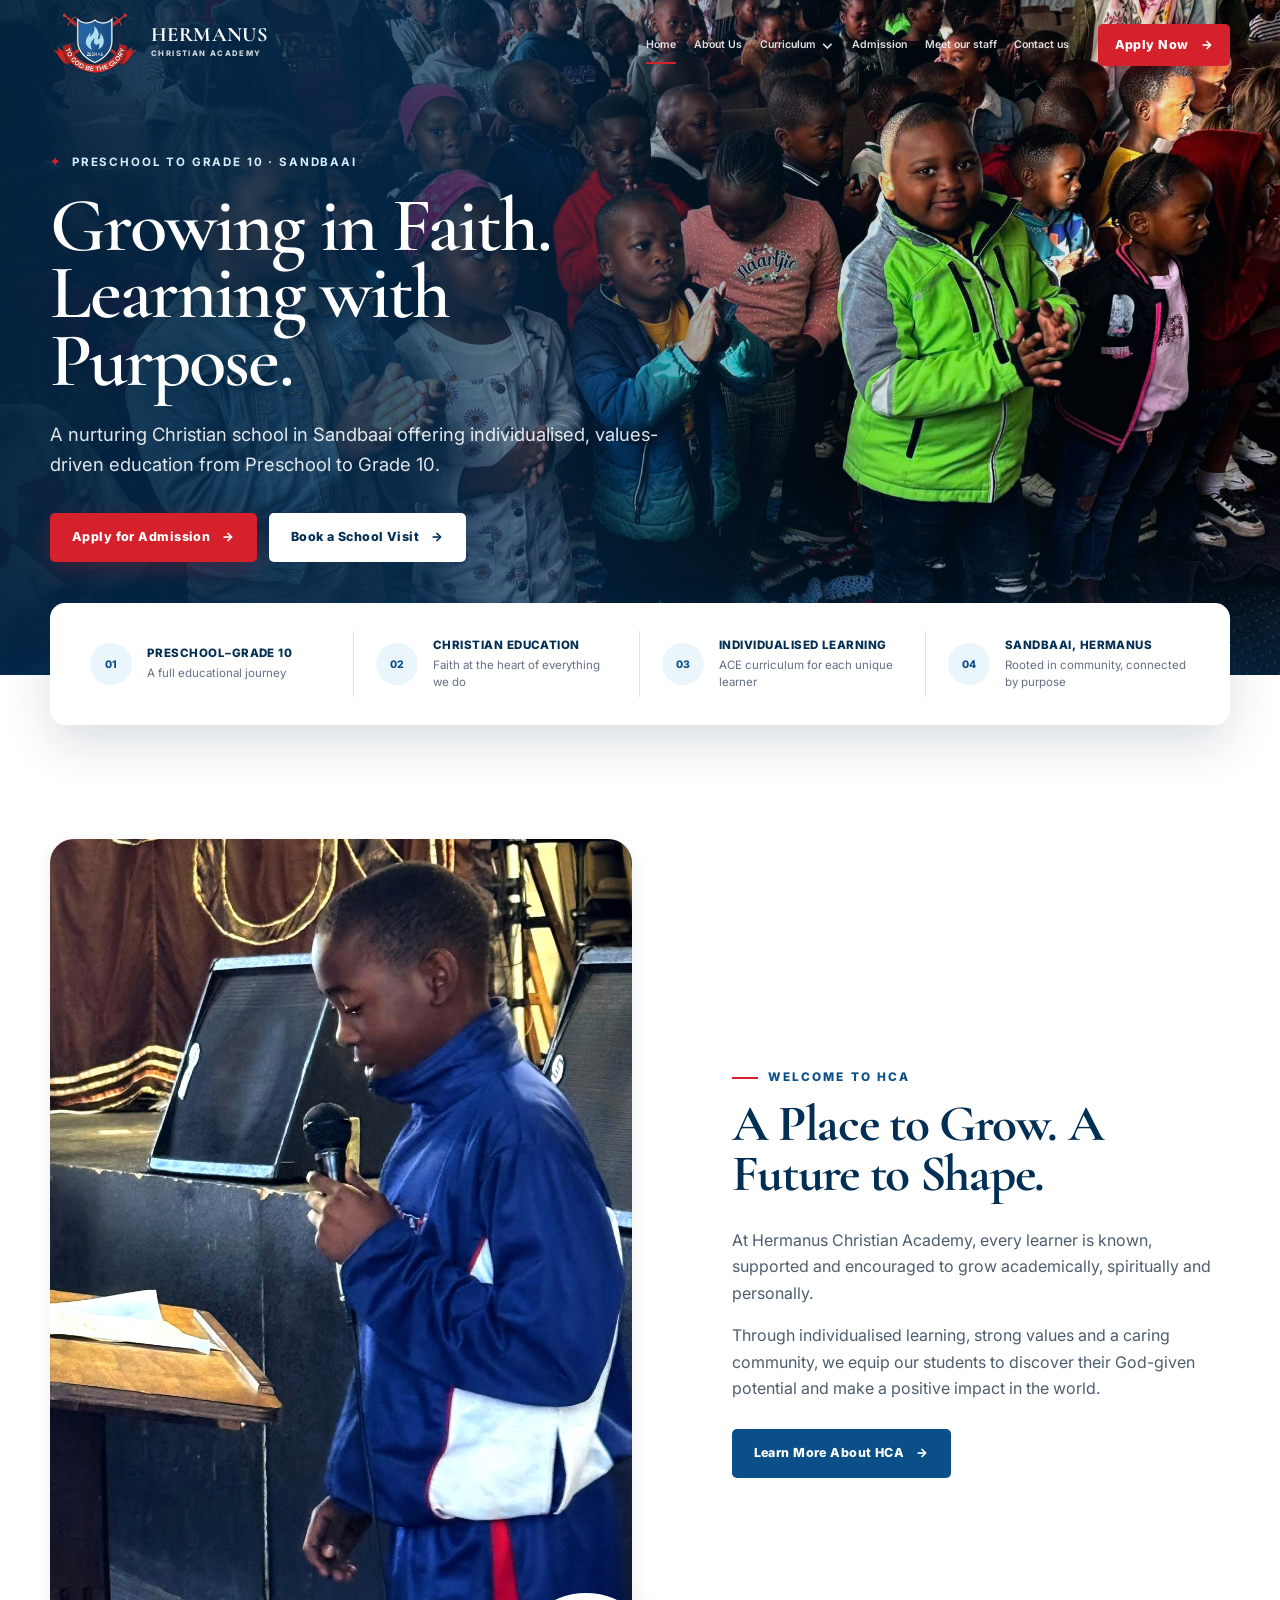
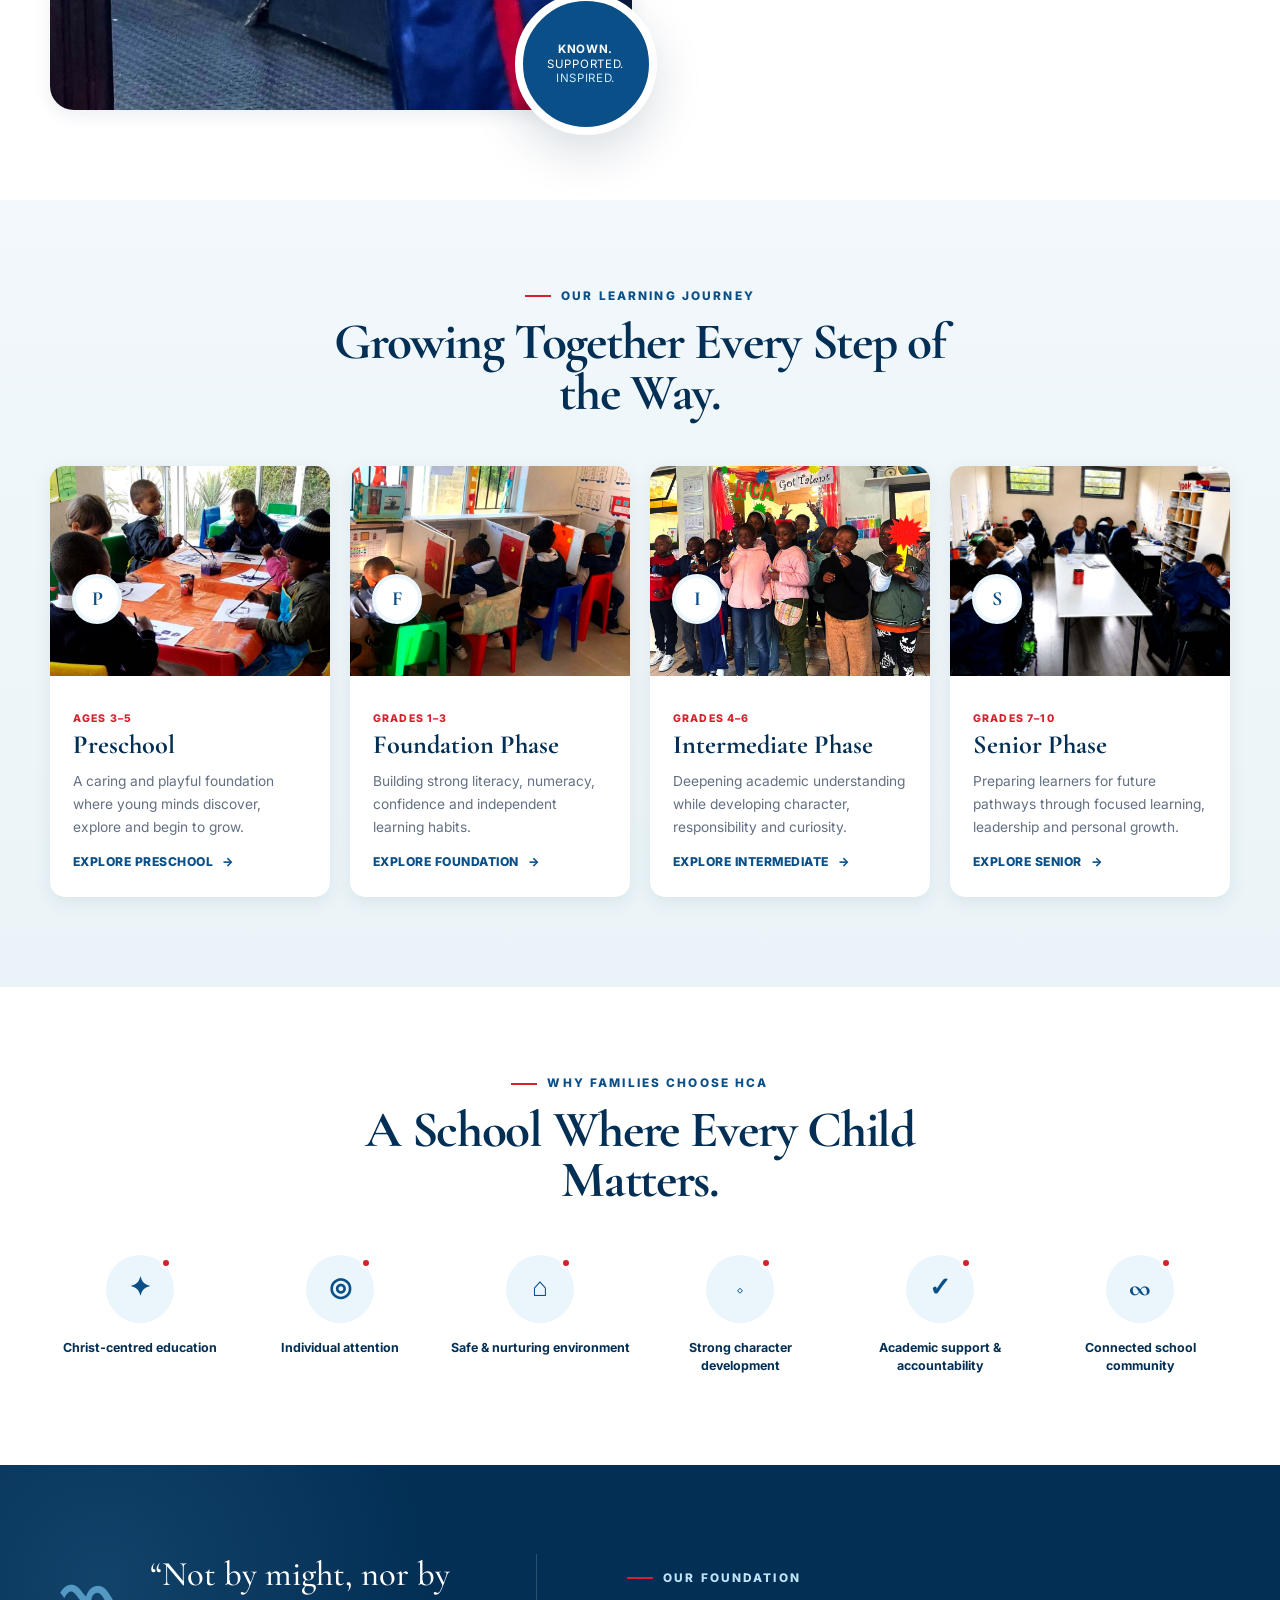
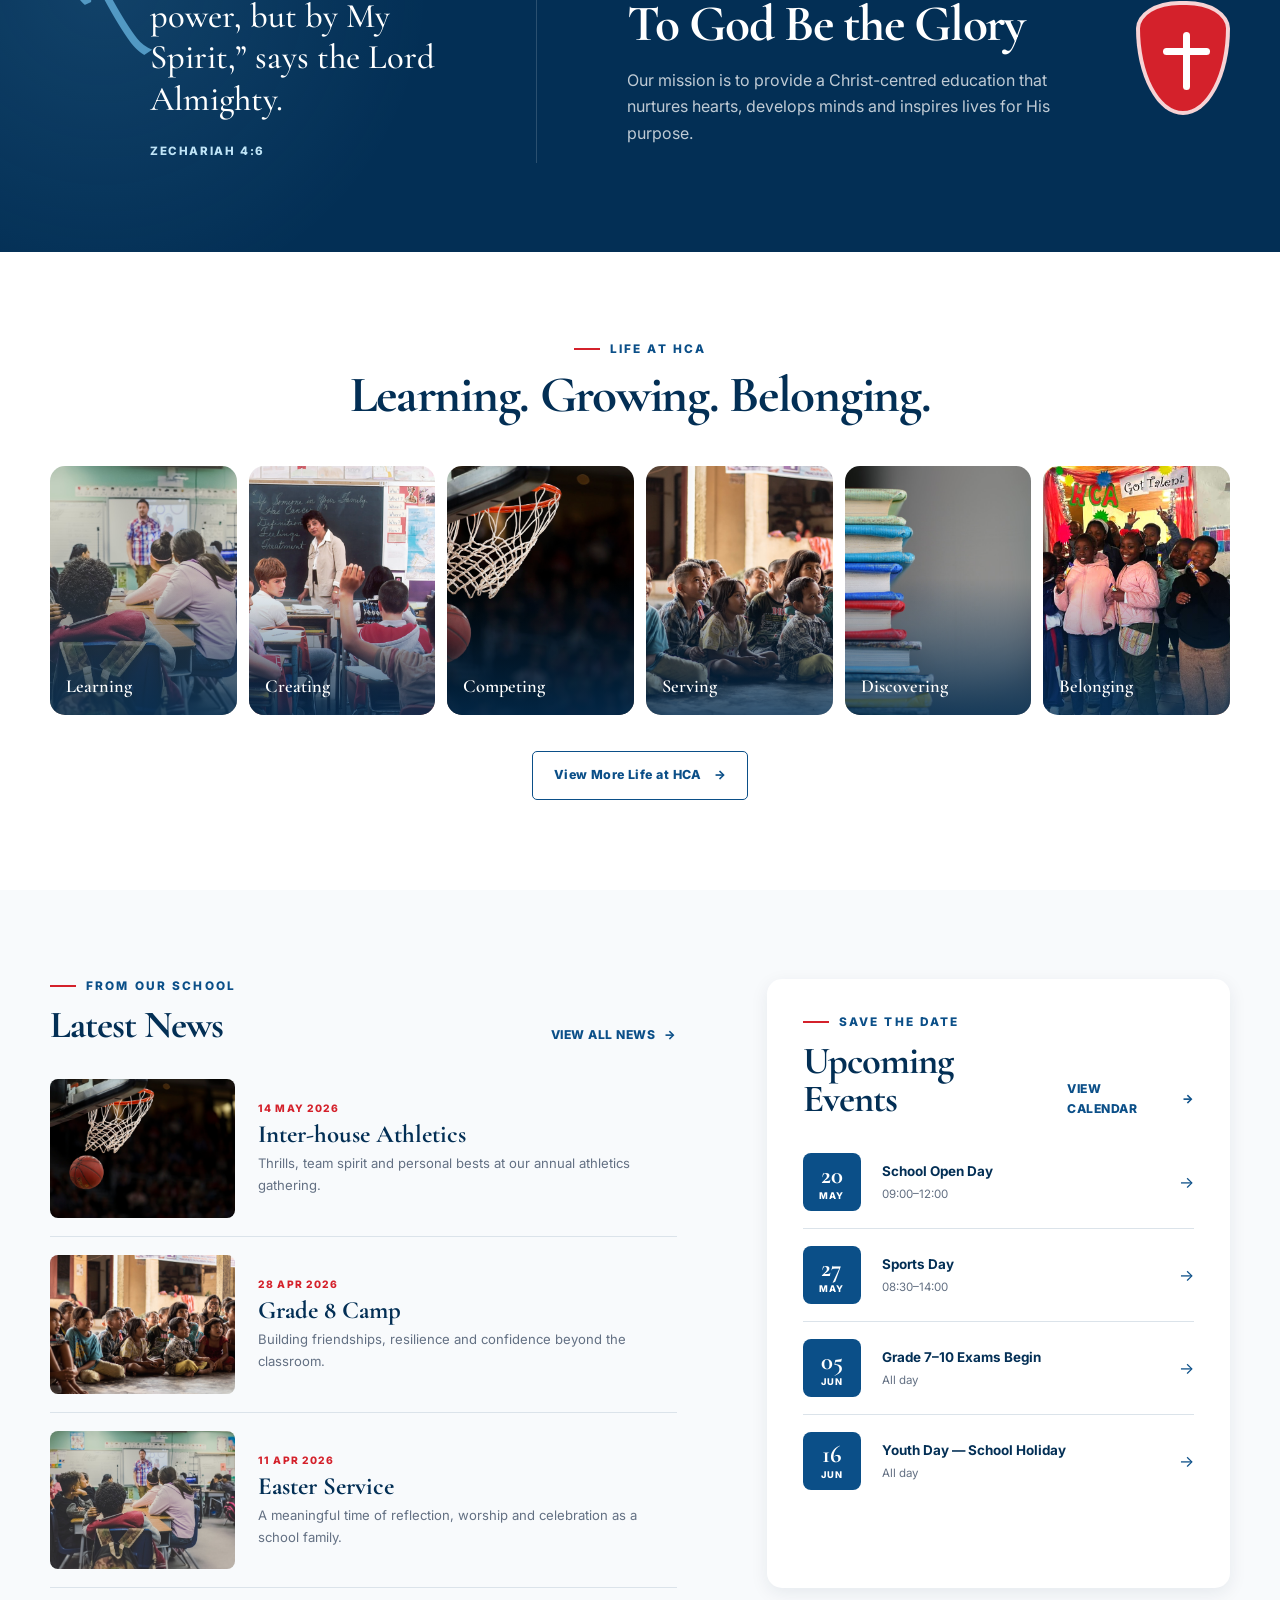
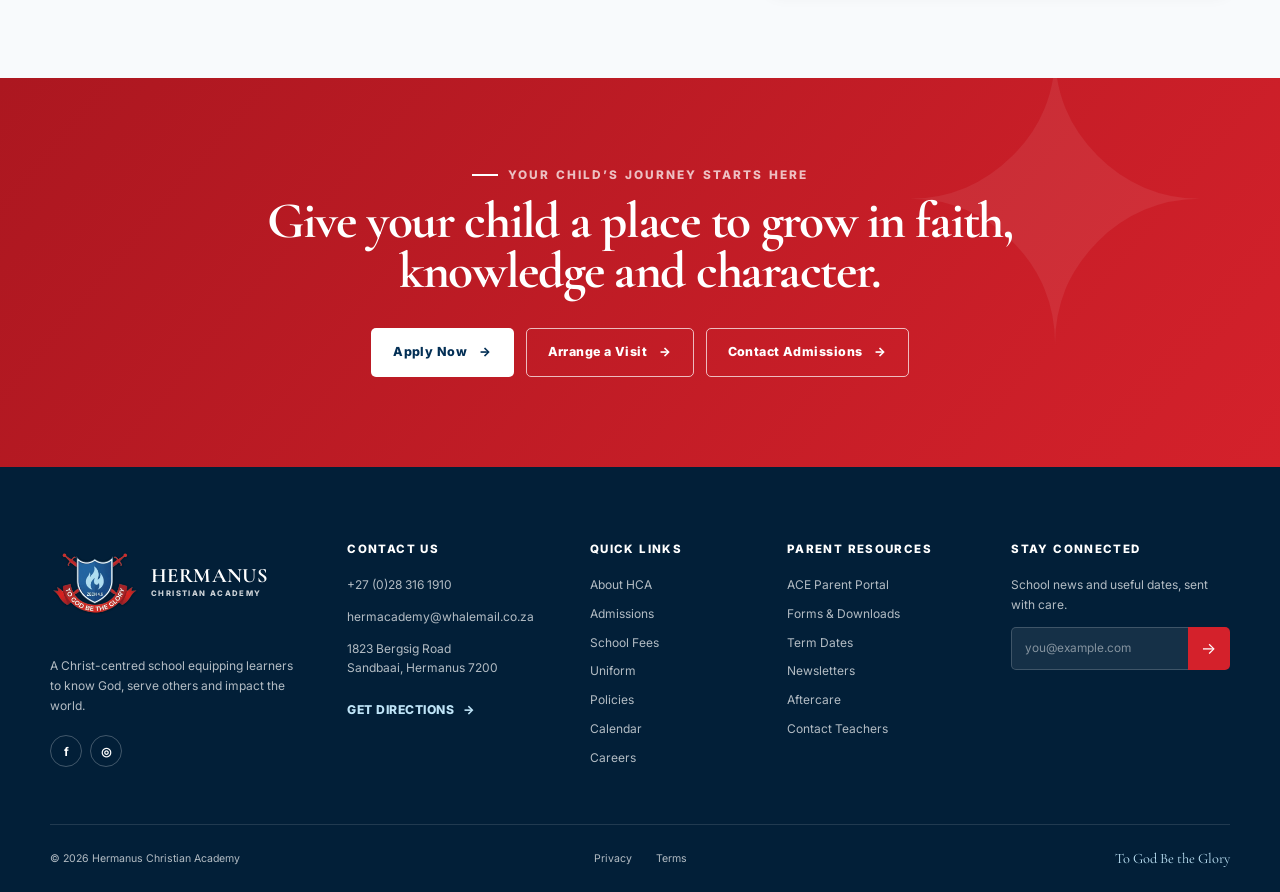
==== commit deb28f95: "Update navigation menu to Home, About Us, Curriculum, Admission, Meet our staff, Contact us" ====
--- a/index.html
+++ b/index.html
@@ -21,10 +21,11 @@
   <noscript>
     <nav class="no-script-nav" aria-label="Basic navigation">
       <a href="index.html">Home</a>
-      <a href="about.html">About HCA</a>
-      <a href="learning.html">Learning</a>
-      <a href="admissions.html">Admissions</a>
-      <a href="contact.html">Contact</a>
+      <a href="about.html">About Us</a>
+      <a href="learning.html">Curriculum</a>
+      <a href="admissions.html">Admission</a>
+      <a href="school-life.html">Meet our staff</a>
+      <a href="contact.html">Contact us</a>
     </nav>
   </noscript>
   <div data-site-header></div>
--- a/css/styles.css
+++ b/css/styles.css
@@ -1550,7 +1550,7 @@
     background-image:
       linear-gradient(90deg, rgba(2, 34, 63, 0.94), rgba(3, 47, 85, 0.5)),
       linear-gradient(0deg, rgba(3, 47, 85, 0.35), transparent 30%),
-      url("../assets/images/hca-hero.png");
+      url("../assets/images/HCA-HERO-students-02.jpg");
     background-position: center, center, 57% center;
   }
 
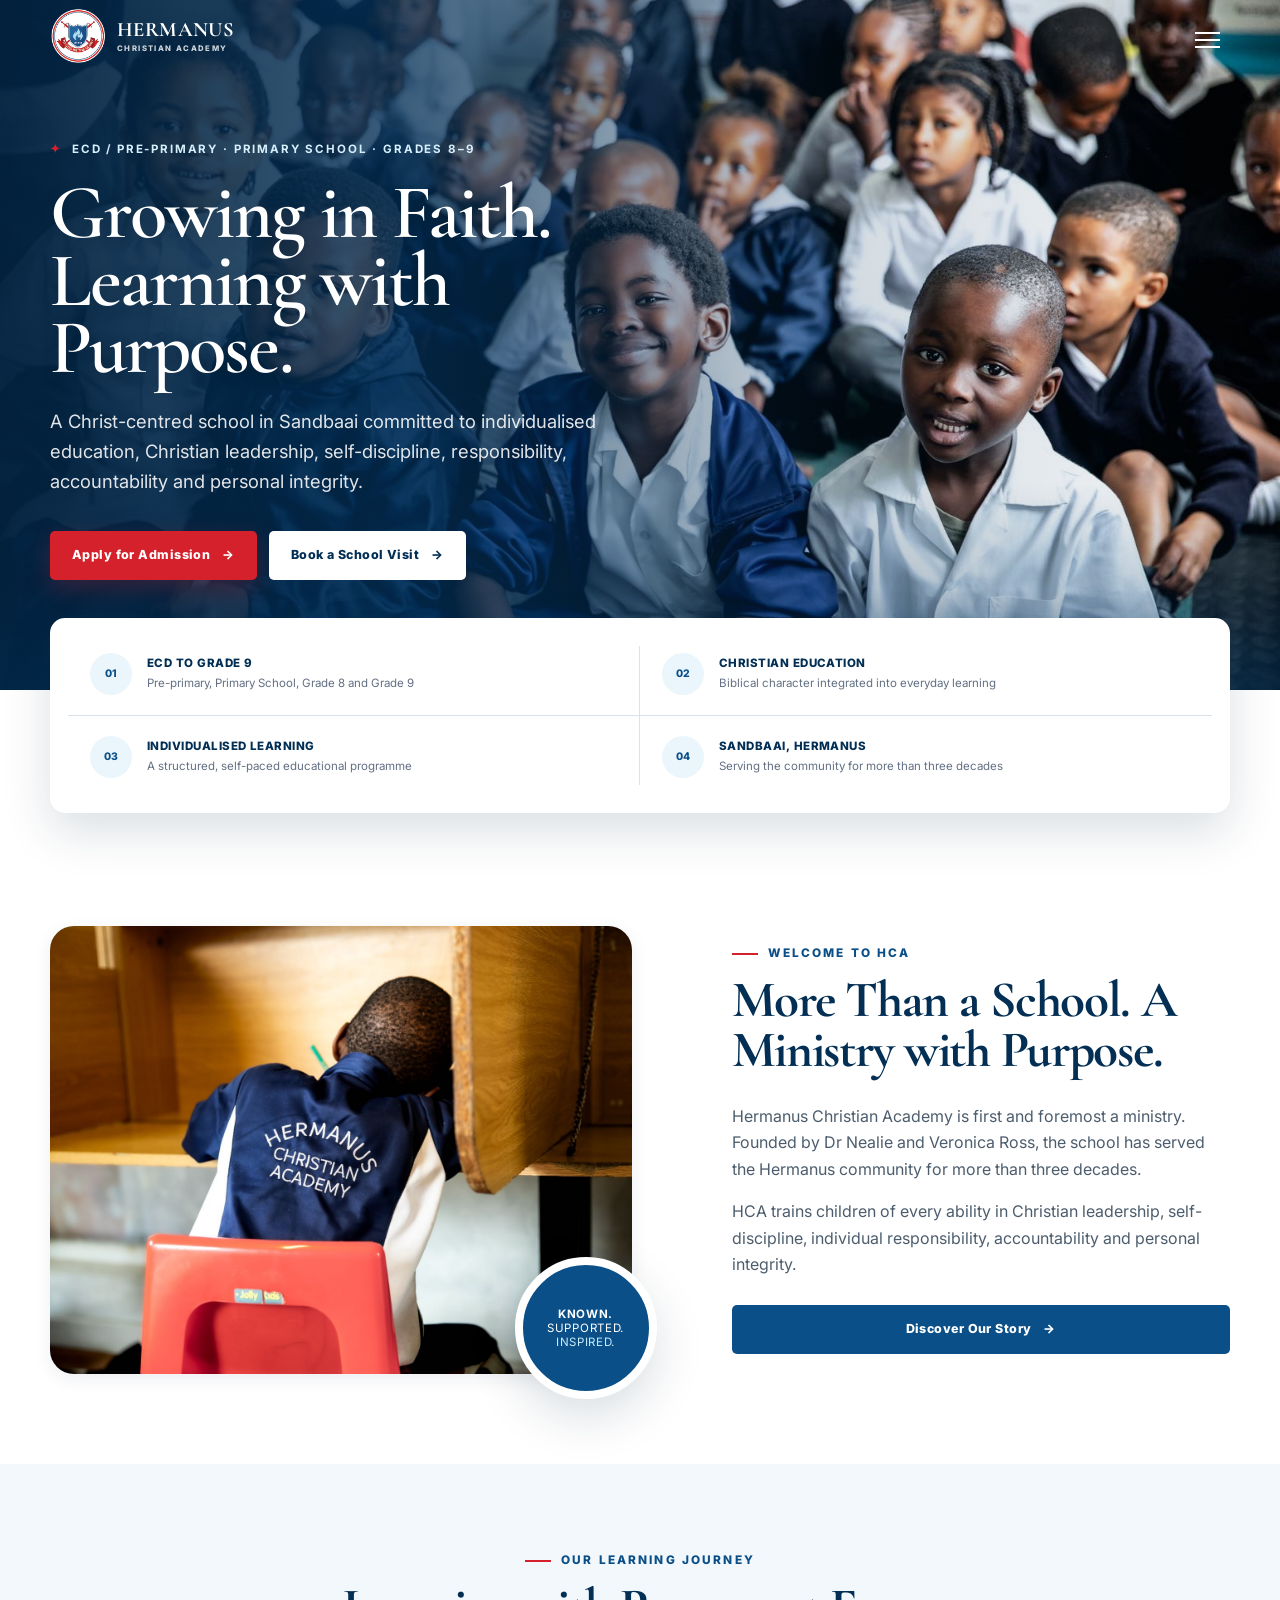
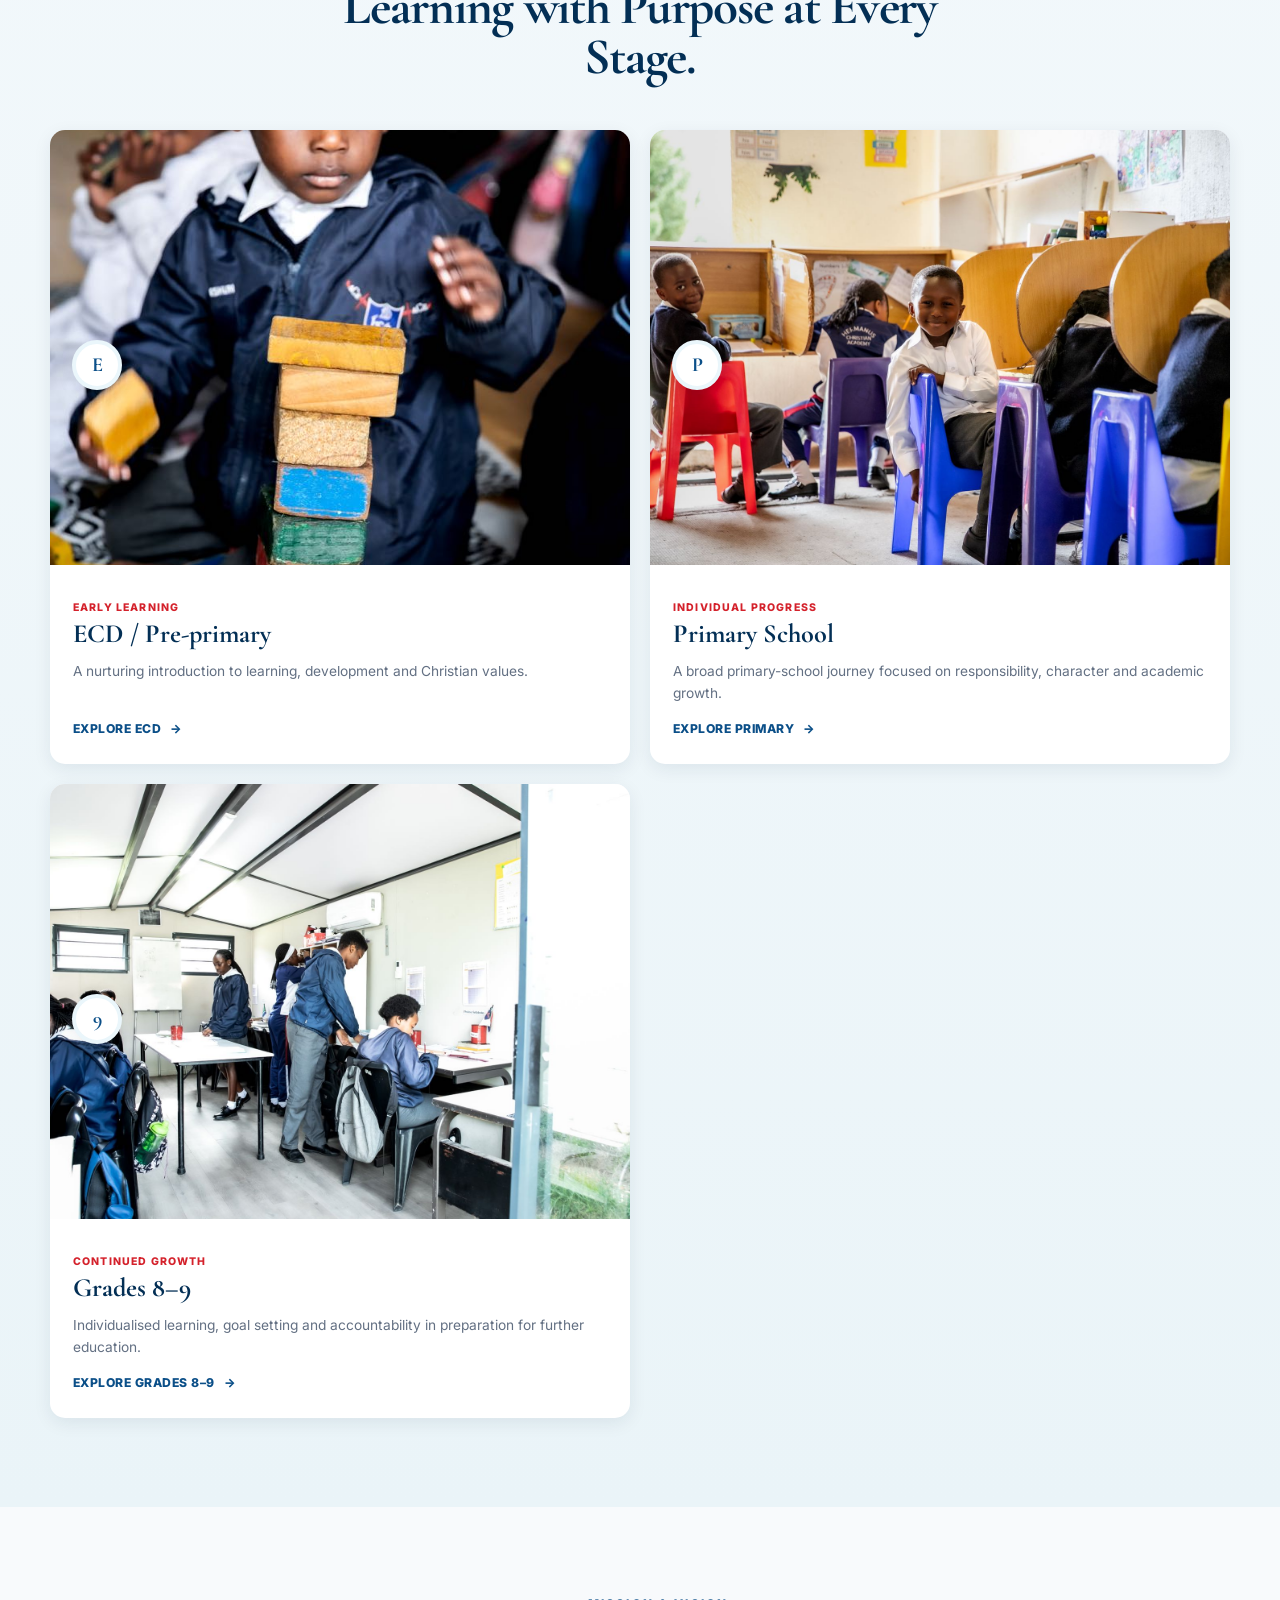
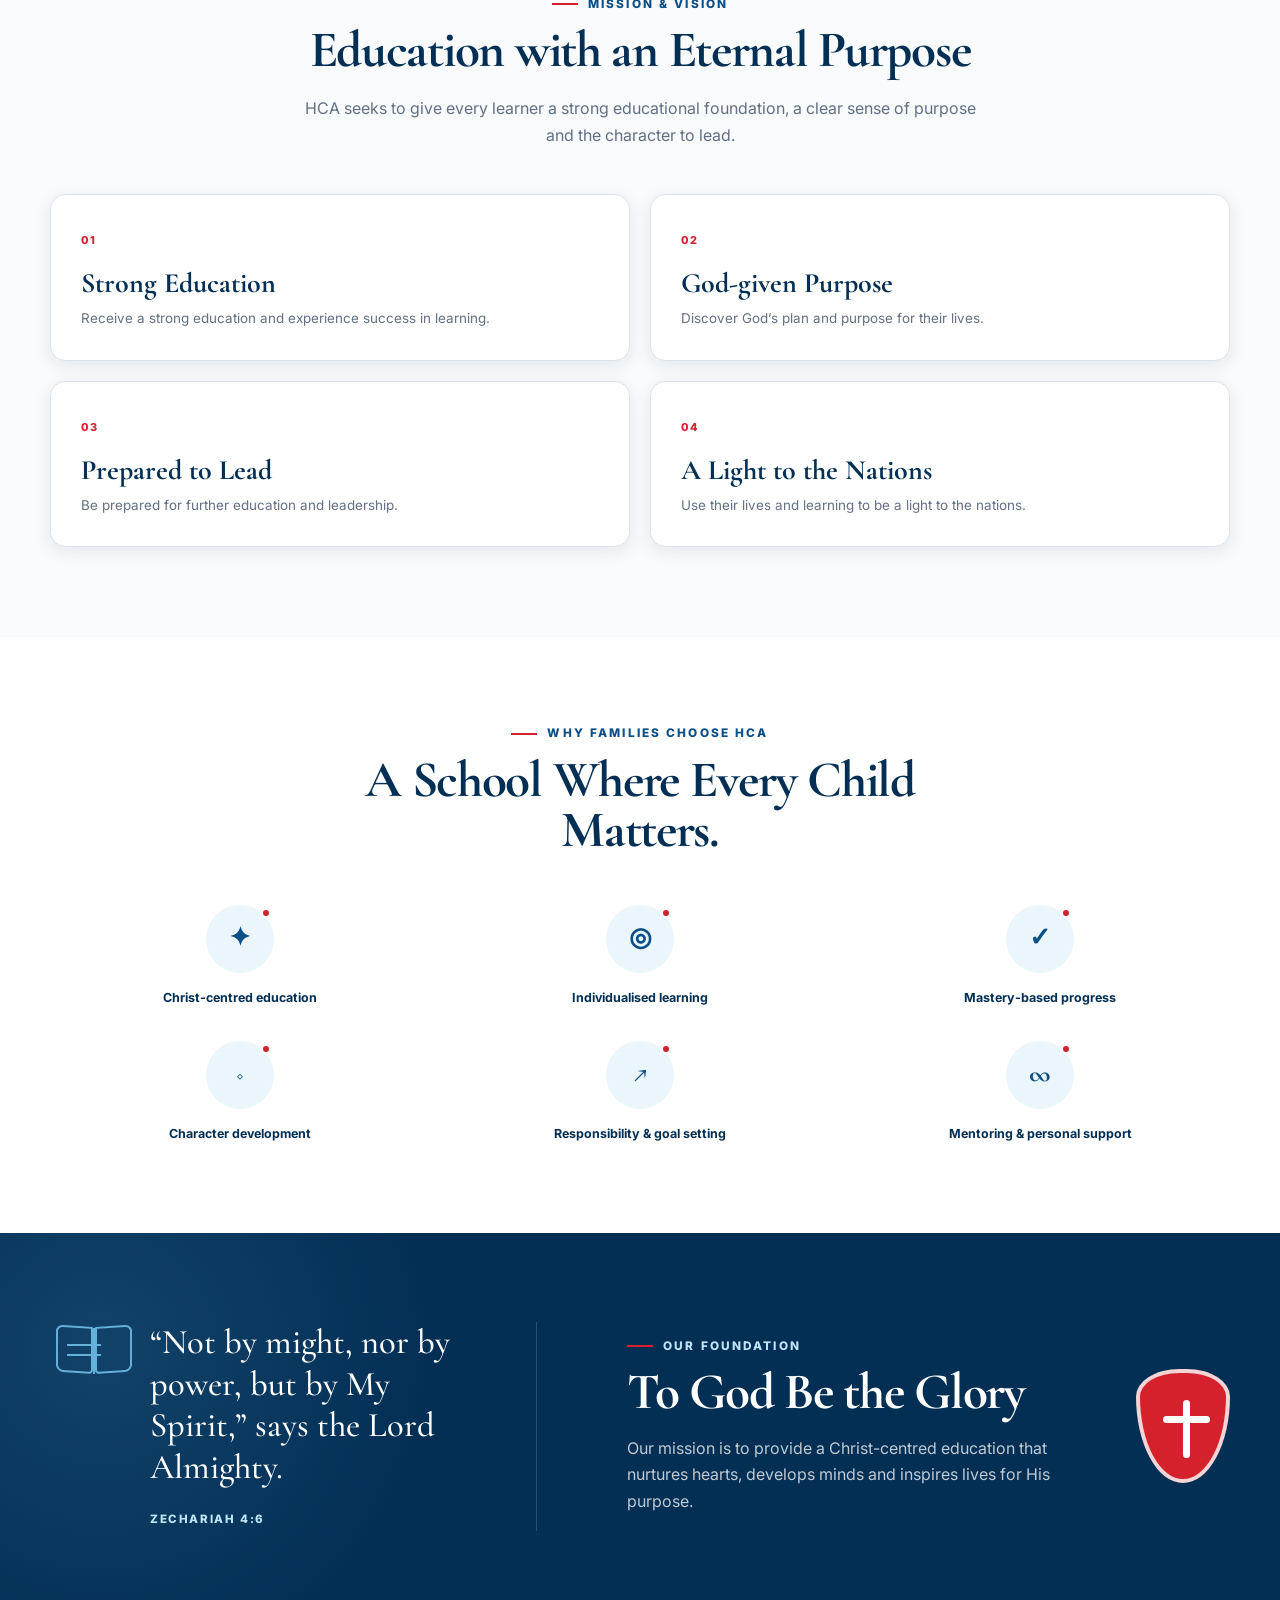
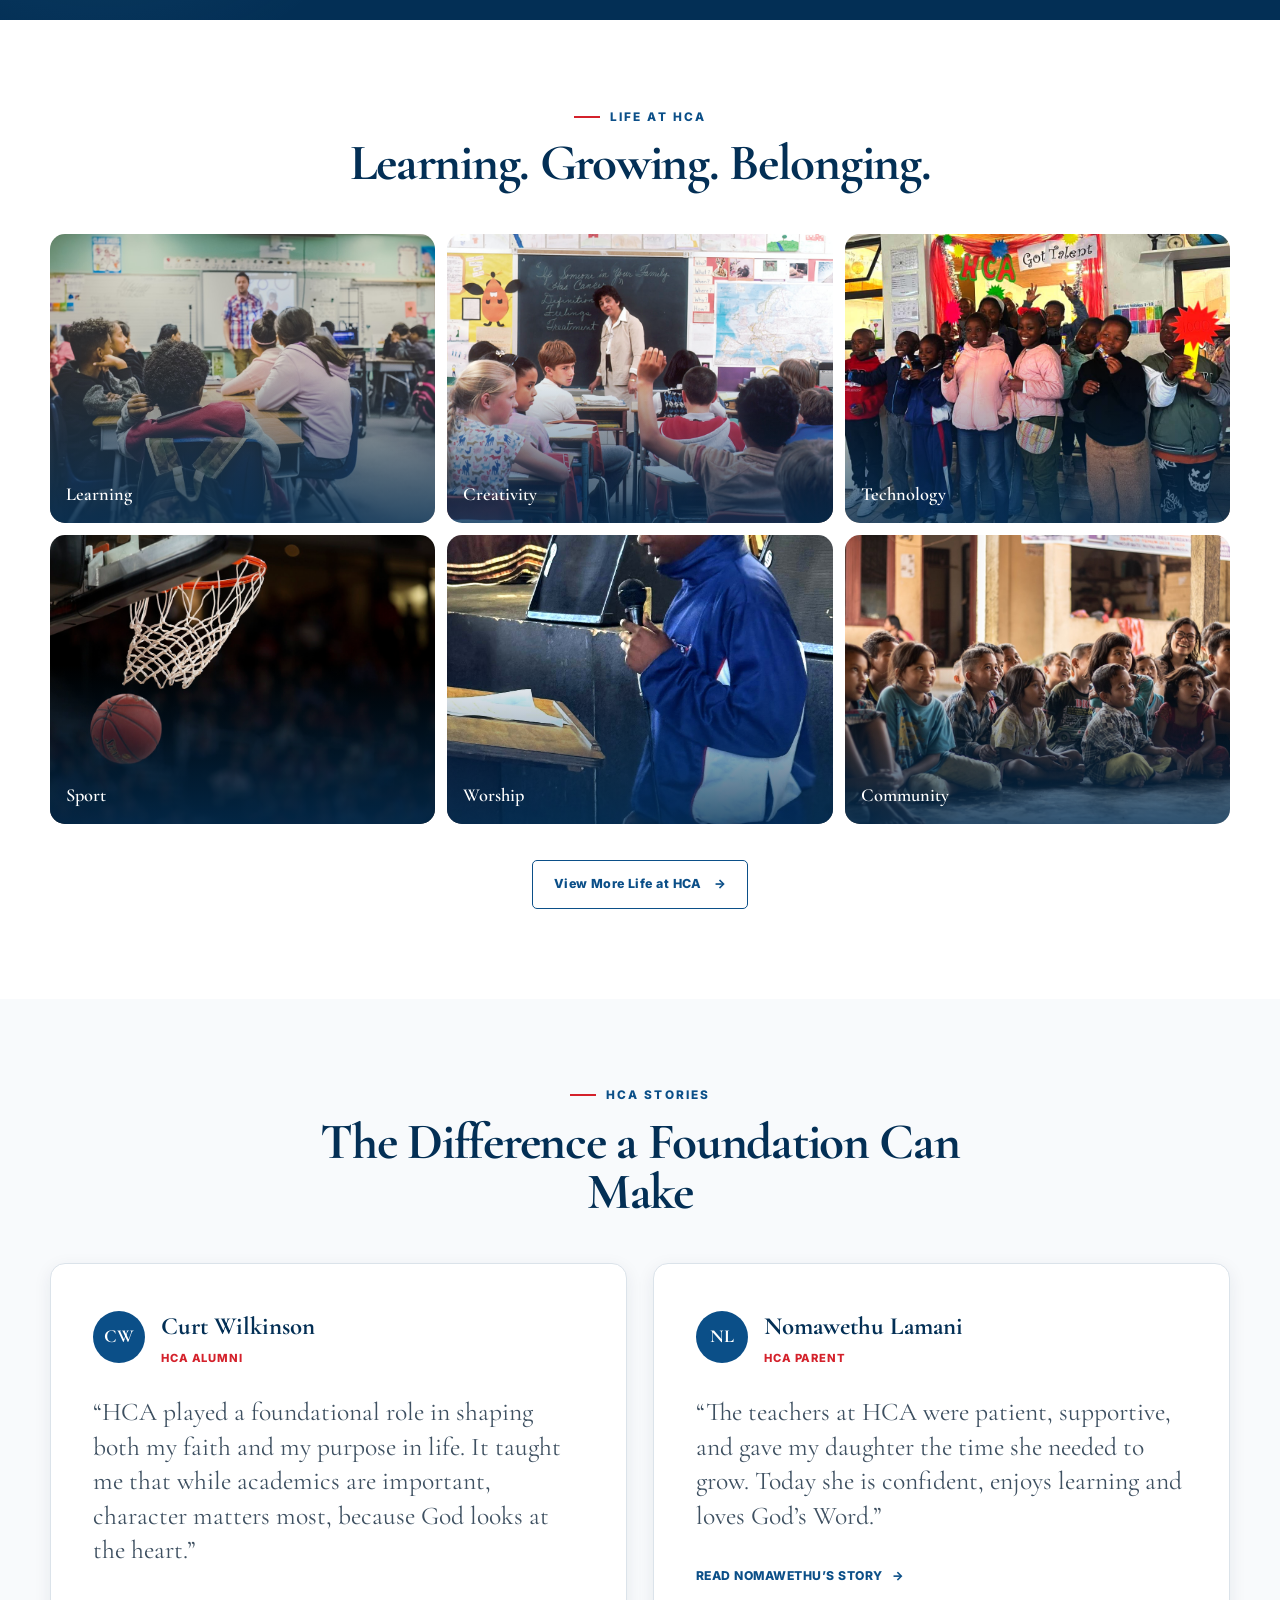
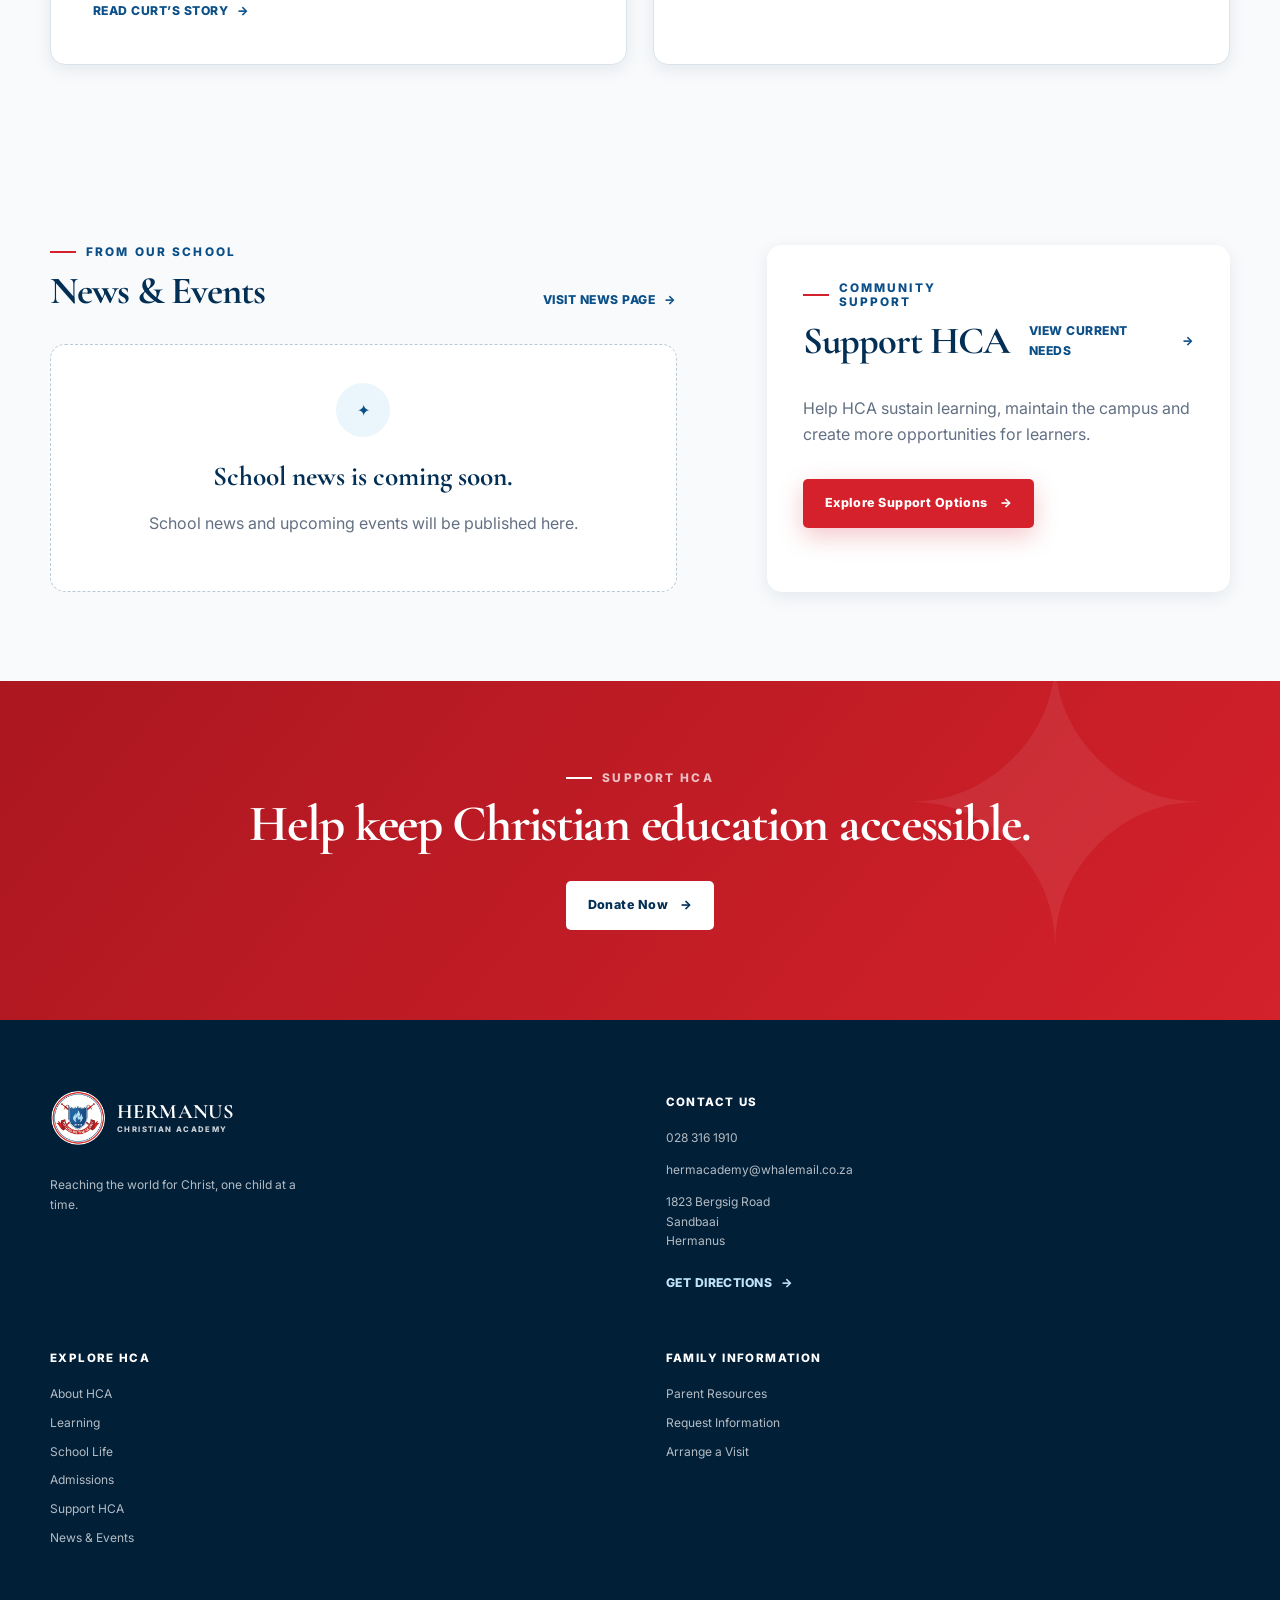
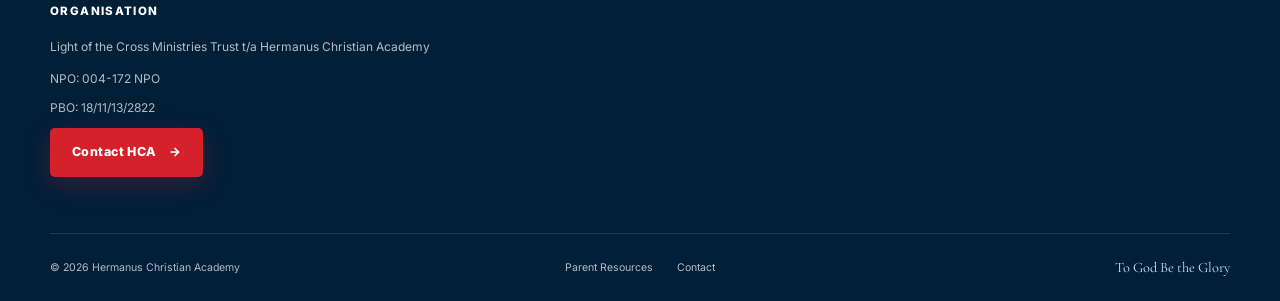
==== commit 8e20e4fe: "Update HCA site content and photography" ====
--- a/index.html
+++ b/index.html
@@ -1,45 +1,39 @@
 <!doctype html>
 <html lang="en" class="no-js">
-
 <head>
   <meta charset="utf-8">
   <meta name="viewport" content="width=device-width, initial-scale=1">
-  <title>Hermanus Christian Academy | Christian Education in Sandbaai</title>
-  <meta name="description"
-    content="Hermanus Christian Academy is a Christ-centred school in Sandbaai offering individualised education from Preschool to Grade 10.">
+  <title>Hermanus Christian Academy | Christian School in Sandbaai</title>
+  <meta name="description" content="Hermanus Christian Academy is a Christ-centred school in Sandbaai offering education from ECD / Pre-primary through Primary School, Grade 8 and Grade 9.">
   <meta property="og:title" content="Hermanus Christian Academy">
   <meta property="og:description" content="Growing in Faith. Learning with Purpose.">
   <meta property="og:type" content="website">
   <meta property="og:image" content="assets/og.png">
-  <link rel="stylesheet" href="css/styles.css">
-  <script defer src="js/content.js"></script>
-  <script defer src="js/main.js"></script>
+  <link rel="stylesheet" href="css/styles.css?v=20260908b">
+  <script defer src="js/hca-content.js?v=20260908b"></script>
+  <script defer src="js/site.js?v=20260908b"></script>
 </head>
-
 <body data-page="home">
   <a class="skip-link" href="#main-content">Skip to main content</a>
   <noscript>
     <nav class="no-script-nav" aria-label="Basic navigation">
       <a href="index.html">Home</a>
-      <a href="about.html">About Us</a>
-      <a href="learning.html">Curriculum</a>
-      <a href="admissions.html">Admission</a>
-      <a href="school-life.html">Meet our staff</a>
-      <a href="contact.html">Contact us</a>
+      <a href="about.html">About HCA</a>
+      <a href="learning.html">Learning</a>
+      <a href="admissions.html">Admissions</a>
+      <a href="contact.html">Contact</a>
     </nav>
   </noscript>
   <div data-site-header></div>
 
   <main id="main-content">
     <section class="hero">
-      <div class="hero__image" role="img"
-        aria-label="HCA learners walking together on a school campus near the Hermanus mountains"></div>
+      <div class="hero__image" role="img" aria-label="HCA learners walking together on a school campus near the Hermanus mountains"></div>
       <div class="container hero__inner">
         <div class="hero__content">
-          <p class="hero__eyebrow"><span>✦</span> Preschool to Grade 10 · Sandbaai</p>
+          <p class="hero__eyebrow"><span>✦</span> ECD / Pre-primary · Primary School · Grades 8–9</p>
           <h1>Growing in Faith.<br>Learning with Purpose.</h1>
-          <p class="hero__intro">A nurturing Christian school in Sandbaai offering individualised, values-driven
-            education from Preschool to Grade 10.</p>
+          <p class="hero__intro">A Christ-centred school in Sandbaai committed to individualised education, Christian leadership, self-discipline, responsibility, accountability and personal integrity.</p>
           <div class="button-row">
             <a class="button button--primary" href="admissions.html">Apply for Admission <span>→</span></a>
             <a class="button button--light" href="contact.html">Book a School Visit <span>→</span></a>
@@ -55,20 +49,17 @@
     <section class="section welcome">
       <div class="container split-layout">
         <div class="welcome__media">
-          <img src="assets/images/Student-speech.jpg" alt="A warm, light-filled classroom prepared for learners"
-            width="1400" height="871" loading="lazy">
+          <img src="assets/images/photos/HOME-ABOUT.jpg" alt="HCA learners and staff sharing school life together" width="1620" height="1080" loading="lazy">
           <div class="welcome__badge"><strong>Known.</strong><span>Supported.</span><em>Inspired.</em></div>
         </div>
         <div class="welcome__copy">
           <div class="section-heading">
             <p class="eyebrow"><span></span>WELCOME TO HCA</p>
-            <h2>A Place to Grow. A Future to Shape.</h2>
+            <h2>More Than a School. A Ministry with Purpose.</h2>
           </div>
-          <p>At Hermanus Christian Academy, every learner is known, supported and encouraged to grow academically,
-            spiritually and personally.</p>
-          <p>Through individualised learning, strong values and a caring community, we equip our students to discover
-            their God-given potential and make a positive impact in the world.</p>
-          <a class="button button--blue" href="about.html">Learn More About HCA <span>→</span></a>
+          <p>Hermanus Christian Academy is first and foremost a ministry. Founded by Dr Nealie and Veronica Ross, the school has served the Hermanus community for more than three decades.</p>
+          <p>HCA trains children of every ability in Christian leadership, self-discipline, individual responsibility, accountability and personal integrity.</p>
+          <a class="button button--blue" href="about.html">Discover Our Story <span>→</span></a>
         </div>
       </div>
     </section>
@@ -77,9 +68,20 @@
       <div class="container">
         <div class="section-heading section-heading--center">
           <p class="eyebrow"><span></span>OUR LEARNING JOURNEY</p>
-          <h2>Growing Together Every Step of the Way.</h2>
+          <h2>Learning with Purpose at Every Stage.</h2>
         </div>
         <div class="learning-grid" data-learning-phases></div>
+      </div>
+    </section>
+
+    <section class="section purpose-section">
+      <div class="container">
+        <div class="section-heading section-heading--center">
+          <p class="eyebrow"><span></span>MISSION &amp; VISION</p>
+          <h2>Education with an Eternal Purpose</h2>
+          <p>HCA seeks to give every learner a strong educational foundation, a clear sense of purpose and the character to lead.</p>
+        </div>
+        <div class="vision-grid" data-vision></div>
       </div>
     </section>
 
@@ -96,7 +98,7 @@
     <section class="faith-banner">
       <div class="container faith-banner__inner">
         <div class="faith-banner__quote">
-          <span class="faith-banner__flame" aria-hidden="true">〽</span>
+          <span class="faith-banner__flame faith-banner__bible" aria-hidden="true"></span>
           <blockquote>“Not by might, nor by power, but by My Spirit,” says the Lord Almighty.</blockquote>
           <cite>Zechariah 4:6</cite>
         </div>
@@ -104,8 +106,7 @@
           <div>
             <p class="eyebrow eyebrow--light"><span></span>OUR FOUNDATION</p>
             <h2>To God Be the Glory</h2>
-            <p>Our mission is to provide a Christ-centred education that nurtures hearts, develops minds and inspires
-              lives for His purpose.</p>
+            <p>Our mission is to provide a Christ-centred education that nurtures hearts, develops minds and inspires lives for His purpose.</p>
           </div>
           <span class="faith-banner__shield" aria-hidden="true"><i></i></span>
         </div>
@@ -125,27 +126,38 @@
       </div>
     </section>
 
+    <section class="section testimonials-section">
+      <div class="container">
+        <div class="section-heading section-heading--center">
+          <p class="eyebrow"><span></span>HCA STORIES</p>
+          <h2>The Difference a Foundation Can Make</h2>
+        </div>
+        <div class="testimonial-grid" data-testimonials></div>
+      </div>
+    </section>
+
     <section class="section news-events">
       <div class="container news-events__grid">
         <div>
           <div class="subsection-title">
             <div class="section-heading">
               <p class="eyebrow"><span></span>FROM OUR SCHOOL</p>
-              <h2>Latest News</h2>
+              <h2>News &amp; Events</h2>
             </div>
-            <a class="text-link" href="news.html">View All News <span>→</span></a>
+            <a class="text-link" href="news.html">Visit News Page <span>→</span></a>
           </div>
           <div class="news-list" data-news></div>
         </div>
-        <aside class="events-panel">
+        <aside class="events-panel support-teaser">
           <div class="subsection-title">
             <div class="section-heading">
-              <p class="eyebrow"><span></span>SAVE THE DATE</p>
-              <h2>Upcoming Events</h2>
+              <p class="eyebrow"><span></span>COMMUNITY SUPPORT</p>
+              <h2>Support HCA</h2>
             </div>
-            <a class="text-link" href="news.html">View Calendar <span>→</span></a>
+            <a class="text-link" href="support.html">View Current Needs <span>→</span></a>
           </div>
-          <div class="event-list" data-events></div>
+          <p>Help HCA sustain learning, maintain the campus and create more opportunities for learners.</p>
+          <a class="button button--primary" href="support.html">Explore Support Options <span>→</span></a>
         </aside>
       </div>
     </section>
@@ -153,12 +165,10 @@
     <section class="final-cta">
       <div class="final-cta__watermark" aria-hidden="true">✦</div>
       <div class="container final-cta__inner">
-        <p class="eyebrow eyebrow--light"><span></span>YOUR CHILD’S JOURNEY STARTS HERE</p>
-        <h2>Give your child a place to grow in faith, knowledge and character.</h2>
+        <p class="eyebrow eyebrow--light"><span></span>SUPPORT HCA</p>
+        <h2>Help keep Christian education accessible.</h2>
         <div class="button-row button-row--center">
-          <a class="button button--white" href="admissions.html">Apply Now <span>→</span></a>
-          <a class="button button--red-outline" href="contact.html">Arrange a Visit <span>→</span></a>
-          <a class="button button--red-outline" href="contact.html">Contact Admissions <span>→</span></a>
+          <a class="button button--white" href="support.html#donate">Donate Now <span>→</span></a>
         </div>
       </div>
     </section>
@@ -169,9 +179,9 @@
   <script type="application/ld+json">
   {
     "@context": "https://schema.org",
-    "@type": "School",
+    "@type": "EducationalOrganization",
     "name": "Hermanus Christian Academy",
-    "description": "A Christ-centred school offering individualised education from Preschool to Grade 10.",
+    "description": "A Christ-centred school offering education from ECD / Pre-primary through Primary School, Grade 8 and Grade 9.",
     "telephone": "+27 28 316 1910",
     "email": "hermacademy@whalemail.co.za",
     "address": {
@@ -184,5 +194,4 @@
   }
   </script>
 </body>
-
-</html>+</html>
--- a/css/styles.css
+++ b/css/styles.css
@@ -28,6 +28,7 @@
   --transition-fast: 160ms ease;
   --transition-base: 240ms ease;
   --header-height: 90px;
+  --sticky-header-offset: var(--header-height);
 }
 
 *,
@@ -71,6 +72,11 @@
 
 body.menu-open {
   overflow: hidden;
+  --sticky-header-offset: 76px;
+}
+
+body.header-is-compact {
+  --sticky-header-offset: 76px;
 }
 
 a {
@@ -136,7 +142,7 @@
   line-height: 1.2;
 }
 
-.eyebrow>span {
+.eyebrow > span {
   width: 26px;
   height: 2px;
   background: var(--color-accent);
@@ -259,6 +265,17 @@
   background: var(--color-white);
 }
 
+.button--donate {
+  color: var(--color-white);
+  border-color: rgba(255, 255, 255, 0.72);
+  background: rgba(255, 255, 255, 0.06);
+}
+
+.button--donate:hover {
+  color: var(--color-primary-deep);
+  background: var(--color-white);
+}
+
 .button-row {
   display: flex;
   flex-wrap: wrap;
@@ -286,18 +303,104 @@
 
 /* Header */
 .site-header {
-  position: sticky;
+  position: fixed;
   inset-block-start: 0;
+  inset-inline: 0;
   z-index: 100;
+  width: 100%;
   height: var(--header-height);
   background: var(--color-primary-deep);
   transition: height var(--transition-base), background var(--transition-base), box-shadow var(--transition-base);
 }
 
 .site-header--overlay {
-  position: fixed;
-  width: 100%;
   background: transparent;
+}
+
+body:not([data-page="home"]) > [data-site-header] {
+  height: var(--header-height);
+}
+
+.page-subnav {
+  position: sticky;
+  inset-block-start: var(--sticky-header-offset);
+  z-index: 90;
+  color: var(--color-primary-deep);
+  background: rgba(255, 255, 255, 0.98);
+  border-block-end: 1px solid var(--color-border);
+  box-shadow: 0 5px 18px rgba(10, 42, 70, 0.08);
+  transition: inset-block-start var(--transition-base);
+}
+
+.page-subnav__inner {
+  display: flex;
+  min-height: 56px;
+  align-items: center;
+  gap: 26px;
+}
+
+.page-subnav__label {
+  display: grid;
+  width: 36px;
+  height: 36px;
+  flex: 0 0 auto;
+  place-items: center;
+  color: var(--color-accent);
+  font-family: Arial, sans-serif;
+  font-size: 1.75rem;
+  font-weight: 800;
+  line-height: 1;
+  animation: subnav-arrow-nudge 1.4s ease-in-out infinite;
+}
+
+@keyframes subnav-arrow-nudge {
+  0%,
+  100% {
+    transform: translateX(0);
+  }
+
+  50% {
+    transform: translateX(6px);
+  }
+}
+
+.page-subnav__links {
+  display: flex;
+  min-width: 0;
+  flex: 1 1 auto;
+  gap: clamp(22px, 3vw, 42px);
+  overflow-x: auto;
+  scrollbar-width: none;
+  -webkit-overflow-scrolling: touch;
+}
+
+.page-subnav__links::-webkit-scrollbar {
+  display: none;
+}
+
+.page-subnav__links a {
+  position: relative;
+  flex: 0 0 auto;
+  padding-block: 17px;
+  color: var(--color-mid-grey);
+  font-size: 0.73rem;
+  font-weight: 700;
+  white-space: nowrap;
+}
+
+.page-subnav__links a:hover {
+  color: var(--color-primary-deep);
+}
+
+.page-subnav__links a[aria-current="location"] {
+  color: var(--color-accent);
+  font-weight: 800;
+}
+
+section[id],
+article[id],
+.enquiry-layout[id] {
+  scroll-margin-top: 158px;
 }
 
 .site-header.is-scrolled,
@@ -320,6 +423,10 @@
   flex: 0 0 auto;
 }
 
+.site-header .brand {
+  color: var(--color-white);
+}
+
 .brand {
   display: inline-flex;
   align-items: center;
@@ -332,9 +439,9 @@
 }
 
 .brand__logo-image {
-  width: 90px;
-  height: 90px;
-  flex: 0 0 90px;
+  width: 56px;
+  height: 56px;
+  flex: 0 0 56px;
   object-fit: contain;
 }
 
@@ -362,32 +469,32 @@
 .nav-wrap {
   display: flex;
   align-items: center;
-  gap: clamp(18px, 2.2vw, 32px);
+  gap: clamp(12px, 1.4vw, 20px);
 }
 
 .primary-nav {
   display: flex;
   align-items: center;
-  gap: clamp(11px, 1.4vw, 22px);
+  gap: clamp(8px, 1vw, 14px);
 }
 
 .nav-item {
   position: relative;
 }
 
-.primary-nav>.nav-item>a {
+.primary-nav > .nav-item > a {
   position: relative;
   display: flex;
   align-items: center;
   gap: 5px;
   padding-block: 31px;
   color: rgba(255, 255, 255, 0.86);
-  font-size: clamp(0.66rem, 0.75vw, 0.75rem);
+  font-size: clamp(0.84rem, 0.95vw, 0.95rem);
   font-weight: 600;
   white-space: nowrap;
 }
 
-.primary-nav>.nav-item>a::after {
+.primary-nav > .nav-item > a::after {
   content: "";
   position: absolute;
   inset-inline: 0;
@@ -398,8 +505,8 @@
   transition: transform var(--transition-fast);
 }
 
-.primary-nav>.nav-item>a:hover::after,
-.primary-nav>.nav-item>a.is-active::after {
+.primary-nav > .nav-item > a:hover::after,
+.primary-nav > .nav-item > a.is-active::after {
   transform: scaleX(1);
 }
 
@@ -450,7 +557,13 @@
   font-size: 0.68rem;
 }
 
-.header__apply {
+.header__actions {
+  display: flex;
+  align-items: center;
+  gap: 8px;
+}
+
+.header__actions .button {
   min-height: 42px;
   padding: 11px 16px;
   white-space: nowrap;
@@ -504,7 +617,7 @@
   background-image:
     linear-gradient(90deg, rgba(2, 34, 63, 0.96) 0%, rgba(3, 47, 85, 0.78) 31%, rgba(3, 47, 85, 0.18) 65%, rgba(3, 47, 85, 0.02) 100%),
     linear-gradient(0deg, rgba(3, 47, 85, 0.32), transparent 30%),
-    url("../assets/images/HCA-HERO-students-02.jpg");
+    url("../assets/images/photos/HOME-HERO.jpg");
   background-position: center, center, center;
   background-size: cover;
 }
@@ -635,16 +748,30 @@
   gap: clamp(50px, 8vw, 100px);
 }
 
+.welcome .split-layout {
+  align-items: stretch;
+}
+
 .welcome__media {
   position: relative;
+  min-height: 100%;
 }
 
 .welcome__media img {
   width: 100%;
-  aspect-ratio: 4 / 3;
+  height: 100%;
+  min-height: 440px;
   object-fit: cover;
+  object-position: center 30%;
   border-radius: var(--radius-large);
   box-shadow: var(--shadow-small);
+}
+
+.welcome__copy {
+  display: flex;
+  flex-direction: column;
+  justify-content: center;
+  padding-block: 20px;
 }
 
 .welcome__badge {
@@ -678,7 +805,7 @@
   color: #c8ecfd;
 }
 
-.welcome__copy>p {
+.welcome__copy > p {
   color: #4d5d6d;
 }
 
@@ -777,7 +904,7 @@
   line-height: 1;
 }
 
-.learning-card__body>p:not(.learning-card__grades) {
+.learning-card__body > p:not(.learning-card__grades) {
   flex: 1;
   color: var(--color-mid-grey);
   font-size: 0.86rem;
@@ -861,6 +988,45 @@
   transform: rotate(-12deg);
 }
 
+.faith-banner__bible {
+  inset-block-start: -2px;
+  width: 76px;
+  height: 58px;
+  font-size: 0;
+  opacity: 0.95;
+  background:
+    linear-gradient(currentColor, currentColor) 50% 8px / 2px 46px no-repeat,
+    linear-gradient(currentColor, currentColor) 11px 24px / 20px 2px no-repeat,
+    linear-gradient(currentColor, currentColor) 11px 34px / 20px 2px no-repeat,
+    linear-gradient(currentColor, currentColor) calc(100% - 31px) 24px / 20px 2px no-repeat,
+    linear-gradient(currentColor, currentColor) calc(100% - 31px) 34px / 20px 2px no-repeat;
+  transform: none;
+}
+
+.faith-banner__bible::before,
+.faith-banner__bible::after {
+  content: "";
+  position: absolute;
+  inset-block: 7px 4px;
+  width: 37px;
+  border: 2px solid currentColor;
+  background: transparent;
+}
+
+.faith-banner__bible::before {
+  inset-inline-start: 0;
+  border-radius: 7px 1px 4px 7px;
+  transform: skewY(4deg);
+  transform-origin: right bottom;
+}
+
+.faith-banner__bible::after {
+  inset-inline-end: 0;
+  border-radius: 1px 7px 7px 4px;
+  transform: skewY(-4deg);
+  transform-origin: left bottom;
+}
+
 .faith-banner blockquote {
   margin: 0 0 16px;
   font-family: var(--font-heading);
@@ -1050,7 +1216,7 @@
   color: var(--color-primary);
 }
 
-.news-card div>p:last-child {
+.news-card div > p:last-child {
   margin: 0;
   color: var(--color-mid-grey);
   font-size: 0.82rem;
@@ -1202,6 +1368,10 @@
   margin-block-start: 22px;
 }
 
+.footer__contact-button {
+  margin-block-start: 10px;
+}
+
 .footer-list {
   display: grid;
   gap: 9px;
@@ -1329,7 +1499,7 @@
   gap: 40px;
 }
 
-.inner-hero__grid>div {
+.inner-hero__grid > div {
   max-width: 780px;
 }
 
@@ -1357,12 +1527,12 @@
   gap: clamp(50px, 9vw, 120px);
 }
 
-.inner-content>div:first-child h2 {
+.inner-content > div:first-child h2 {
   margin: 0 0 20px;
   color: var(--color-primary-deep);
 }
 
-.inner-content>div:first-child p:not(.eyebrow) {
+.inner-content > div:first-child p:not(.eyebrow) {
   color: var(--color-mid-grey);
 }
 
@@ -1384,7 +1554,7 @@
   border-radius: var(--radius-medium);
 }
 
-.inner-content__cards article>span {
+.inner-content__cards article > span {
   color: var(--color-accent);
   font-size: 0.66rem;
   font-weight: 800;
@@ -1424,8 +1594,913 @@
   font-size: clamp(2.1rem, 4vw, 3.2rem);
 }
 
+/* Rich internal-page content */
+.inner-hero {
+  background: var(--color-primary-deep);
+}
+
+.inner-hero::after {
+  content: "";
+  position: absolute;
+  inset: 0;
+  background: linear-gradient(90deg, rgba(2, 31, 56, 0.98) 0%, rgba(3, 47, 85, 0.88) 45%, rgba(3, 47, 85, 0.38) 100%);
+}
+
+.inner-hero__image {
+  position: absolute;
+  inset: 0;
+  width: 100%;
+  height: 100%;
+  object-fit: cover;
+  object-position: center;
+}
+
+.inner-hero__grid {
+  position: relative;
+  z-index: 1;
+}
+
+.inner-overview__grid {
+  display: grid;
+  grid-template-columns: minmax(0, 0.9fr) minmax(0, 1fr);
+  align-items: center;
+  gap: clamp(48px, 8vw, 100px);
+}
+
+.inner-overview__media {
+  overflow: hidden;
+  aspect-ratio: 4 / 3;
+  border-radius: var(--radius-large);
+  box-shadow: var(--shadow-medium);
+}
+
+.inner-overview__media img {
+  width: 100%;
+  height: 100%;
+  object-fit: cover;
+}
+
+.inner-overview__copy h2 {
+  margin: 0 0 20px;
+  color: var(--color-primary-deep);
+}
+
+.inner-overview__copy > p:not(.eyebrow) {
+  color: var(--color-mid-grey);
+}
+
+.inner-overview__copy .button-row {
+  margin-block-start: 28px;
+}
+
+.inner-details {
+  background: linear-gradient(180deg, #f2f8fb 0%, #eaf4f8 100%);
+}
+
+.inner-details .inner-content__cards {
+  gap: 24px;
+  margin-block-start: 48px;
+}
+
+.inner-details .inner-content__cards article {
+  min-height: 0;
+  padding: 0;
+  overflow: hidden;
+  background: var(--color-white);
+  border: 0;
+  box-shadow: var(--shadow-small);
+}
+
+.inner-card__media {
+  overflow: hidden;
+  aspect-ratio: 16 / 8;
+}
+
+.inner-card__media img {
+  width: 100%;
+  height: 100%;
+  object-fit: cover;
+  transition: transform 500ms ease;
+}
+
+.inner-content__cards article:hover .inner-card__media img {
+  transform: scale(1.04);
+}
+
+.inner-card__body {
+  padding: 28px;
+}
+
+.inner-details .inner-content__cards h3 {
+  margin: 0 0 10px;
+  font-size: 1.9rem;
+}
+
+.inner-details .inner-content__cards p {
+  font-size: 0.88rem;
+}
+
+.inner-content__cards .text-link {
+  margin-block-start: 10px;
+}
+
+/* Final HCA content system */
+.learning-grid {
+  grid-template-columns: repeat(3, minmax(0, 1fr));
+}
+
+.section-heading > p:last-child:not(.eyebrow) {
+  max-width: 700px;
+  margin: 20px auto 0;
+  color: var(--color-mid-grey);
+}
+
+.purpose-section,
+.testimonials-section {
+  background: var(--color-off-white);
+}
+
+.vision-grid {
+  display: grid;
+  grid-template-columns: repeat(4, minmax(0, 1fr));
+  gap: 20px;
+  margin-block-start: 46px;
+}
+
+.vision-card {
+  padding: 30px;
+  background: var(--color-white);
+  border: 1px solid var(--color-border);
+  border-radius: var(--radius-medium);
+  box-shadow: var(--shadow-small);
+}
+
+.vision-card > span {
+  color: var(--color-accent);
+  font-size: 0.68rem;
+  font-weight: 800;
+  letter-spacing: 0.12em;
+}
+
+.vision-card h3 {
+  margin: 18px 0 10px;
+  color: var(--color-primary-deep);
+  font-family: var(--font-heading);
+  font-size: 1.75rem;
+  line-height: 1;
+}
+
+.vision-card p {
+  margin: 0;
+  color: var(--color-mid-grey);
+  font-size: 0.84rem;
+}
+
+.testimonial-grid {
+  display: grid;
+  grid-template-columns: repeat(2, minmax(0, 1fr));
+  gap: 26px;
+  margin-block-start: 46px;
+}
+
+.testimonial-card {
+  padding: clamp(28px, 4vw, 42px);
+  background: var(--color-white);
+  border: 1px solid var(--color-border);
+  border-radius: var(--radius-medium);
+  box-shadow: var(--shadow-small);
+}
+
+.testimonial-card__person {
+  display: flex;
+  align-items: center;
+  gap: 16px;
+}
+
+.testimonial-card__person > span {
+  display: grid;
+  width: 52px;
+  height: 52px;
+  flex: 0 0 52px;
+  place-items: center;
+  color: var(--color-white);
+  background: var(--color-primary);
+  border-radius: 50%;
+  font-family: var(--font-heading);
+  font-size: 1.15rem;
+  font-weight: 700;
+}
+
+.testimonial-card__person h3 {
+  margin: 0;
+  color: var(--color-primary-deep);
+  font-family: var(--font-heading);
+  font-size: 1.55rem;
+}
+
+.testimonial-card__person p {
+  margin: 2px 0 0;
+  color: var(--color-accent);
+  font-size: 0.7rem;
+  font-weight: 800;
+  letter-spacing: 0.08em;
+  text-transform: uppercase;
+}
+
+.testimonial-card blockquote {
+  margin: 28px 0;
+  color: #3e5061;
+  font-family: var(--font-heading);
+  font-size: clamp(1.35rem, 2vw, 1.7rem);
+  line-height: 1.35;
+}
+
+.testimonial-card__story {
+  margin-block-start: 28px;
+  color: #4d5d6d;
+}
+
+.testimonial-card__story p:last-child {
+  margin-block-end: 0;
+}
+
+.support-teaser > p {
+  color: var(--color-mid-grey);
+}
+
+.support-teaser .button {
+  margin-block-start: 16px;
+}
+
+.empty-state {
+  padding: 38px;
+  color: var(--color-mid-grey);
+  background: var(--color-white);
+  border: 1px dashed #b9c9d5;
+  border-radius: var(--radius-medium);
+  text-align: center;
+}
+
+.empty-state > span {
+  display: grid;
+  width: 54px;
+  height: 54px;
+  margin: 0 auto 18px;
+  place-items: center;
+  color: var(--color-primary);
+  background: var(--color-secondary-light);
+  border-radius: 50%;
+}
+
+.empty-state h2,
+.empty-state h3 {
+  margin: 0 0 10px;
+  color: var(--color-primary-deep);
+  font-family: var(--font-heading);
+}
+
+.empty-state h3 {
+  font-size: 1.7rem;
+}
+
+.empty-state--large {
+  padding: clamp(50px, 8vw, 90px);
+}
+
+.empty-state--large h2 {
+  max-width: 760px;
+  margin-inline: auto;
+}
+
+.empty-state .button {
+  margin-block-start: 14px;
+}
+
+.editorial-grid {
+  display: grid;
+  grid-template-columns: minmax(0, 0.9fr) minmax(0, 1fr);
+  align-items: center;
+  gap: clamp(50px, 8vw, 100px);
+}
+
+.feature-media {
+  overflow: hidden;
+  aspect-ratio: 4 / 3;
+  border-radius: var(--radius-large);
+  box-shadow: var(--shadow-medium);
+}
+
+.feature-media img {
+  width: 100%;
+  height: 100%;
+  object-fit: cover;
+}
+
+.content-copy h2 {
+  margin-block-end: 24px;
+  color: var(--color-primary-deep);
+}
+
+.content-copy > p:not(.eyebrow) {
+  color: #4d5d6d;
+}
+
+.staff-section {
+  background: var(--color-off-white);
+}
+
+.staff-directory {
+  margin-block-start: 54px;
+}
+
+.staff-group + .staff-group {
+  margin-block-start: 48px;
+}
+
+.staff-group > h3 {
+  margin: 0 0 18px;
+  padding-block-end: 12px;
+  color: var(--color-primary-deep);
+  border-block-end: 2px solid var(--color-secondary-light);
+  font-family: var(--font-heading);
+  font-size: 1.9rem;
+}
+
+.staff-grid {
+  display: grid;
+  grid-template-columns: repeat(3, minmax(0, 1fr));
+  gap: 16px;
+}
+
+.staff-card {
+  display: flex;
+  min-width: 0;
+  align-items: center;
+  gap: 16px;
+  padding: 20px;
+  background: var(--color-white);
+  border: 1px solid var(--color-border);
+  border-radius: var(--radius-small);
+}
+
+.staff-card__initials {
+  display: grid;
+  width: 48px;
+  height: 48px;
+  flex: 0 0 48px;
+  place-items: center;
+  color: var(--color-primary);
+  background: var(--color-secondary-light);
+  border-radius: 50%;
+  font-family: var(--font-heading);
+  font-weight: 700;
+}
+
+.staff-card h4 {
+  margin: 0 0 4px;
+  color: var(--color-primary-deep);
+  font-family: var(--font-heading);
+  font-size: 1.25rem;
+  line-height: 1.05;
+  overflow-wrap: anywhere;
+}
+
+.staff-card p {
+  margin: 0;
+  color: var(--color-mid-grey);
+  font-size: 0.72rem;
+  line-height: 1.45;
+}
+
+.process-section,
+.pale-section {
+  background: linear-gradient(180deg, #f2f8fb 0%, #eaf4f8 100%);
+}
+
+.process-grid {
+  display: grid;
+  grid-template-columns: repeat(7, minmax(0, 1fr));
+  gap: 12px;
+  margin-block-start: 50px;
+}
+
+.process-step {
+  position: relative;
+  min-height: 130px;
+  display: grid;
+  place-content: center;
+  padding: 18px;
+  color: var(--color-primary-deep);
+  background: var(--color-white);
+  border-radius: var(--radius-small);
+  box-shadow: var(--shadow-small);
+  text-align: center;
+}
+
+.process-step:not(:last-child)::after {
+  content: "→";
+  position: absolute;
+  inset-inline-end: -12px;
+  inset-block-start: 50%;
+  z-index: 2;
+  color: var(--color-accent);
+  transform: translate(50%, -50%);
+}
+
+.process-step span {
+  color: var(--color-accent);
+  font-size: 0.66rem;
+  font-weight: 800;
+}
+
+.process-step strong {
+  margin-block-start: 8px;
+  font-size: 0.8rem;
+  line-height: 1.35;
+}
+
+.feature-grid {
+  display: grid;
+  grid-template-columns: repeat(3, minmax(0, 1fr));
+  gap: 20px;
+  margin-block-start: 48px;
+}
+
+.feature-card {
+  padding: 30px;
+  background: var(--color-white);
+  border: 1px solid var(--color-border);
+  border-radius: var(--radius-medium);
+  box-shadow: var(--shadow-small);
+}
+
+.feature-card__icon {
+  display: grid;
+  width: 52px;
+  height: 52px;
+  place-items: center;
+  color: var(--color-primary);
+  background: var(--color-secondary-light);
+  border-radius: 50%;
+  font-family: var(--font-heading);
+  font-weight: 700;
+}
+
+.feature-card h3,
+.need-card h3,
+.activity-group h3 {
+  margin: 22px 0 10px;
+  color: var(--color-primary-deep);
+  font-family: var(--font-heading);
+  font-size: 1.55rem;
+  line-height: 1.05;
+}
+
+.feature-card p {
+  margin: 0;
+  color: var(--color-mid-grey);
+  font-size: 0.84rem;
+}
+
+.benefits-layout {
+  display: grid;
+  grid-template-columns: 0.8fr 1.2fr;
+  align-items: start;
+  gap: clamp(50px, 8vw, 100px);
+}
+
+.benefit-list {
+  display: grid;
+  gap: 12px;
+}
+
+.benefit-list article {
+  display: grid;
+  grid-template-columns: auto 1fr;
+  gap: 16px;
+  padding: 22px;
+  background: var(--color-white);
+  border-radius: var(--radius-small);
+}
+
+.benefit-list article > span {
+  display: grid;
+  width: 32px;
+  height: 32px;
+  place-items: center;
+  color: var(--color-white);
+  background: var(--color-primary);
+  border-radius: 50%;
+}
+
+.benefit-list h3 {
+  margin: 0 0 5px;
+  color: var(--color-primary-deep);
+  font-size: 0.92rem;
+}
+
+.benefit-list p {
+  margin: 0;
+  color: var(--color-mid-grey);
+  font-size: 0.8rem;
+}
+
+.chip-grid {
+  display: grid;
+  grid-template-columns: repeat(4, minmax(0, 1fr));
+  gap: 12px;
+  margin-block-start: 44px;
+}
+
+.chip-grid div {
+  display: flex;
+  align-items: center;
+  gap: 12px;
+  padding: 18px;
+  color: var(--color-primary-deep);
+  background: var(--color-off-white);
+  border: 1px solid var(--color-border);
+  border-radius: var(--radius-small);
+  font-size: 0.8rem;
+  font-weight: 700;
+}
+
+.chip-grid span {
+  color: var(--color-accent);
+}
+
+.learning-levels {
+  display: grid;
+  grid-template-columns: repeat(3, minmax(0, 1fr));
+  gap: 22px;
+  margin-block-start: 64px;
+}
+
+.learning-levels article {
+  overflow: hidden;
+  scroll-margin-top: 158px;
+  background: var(--color-white);
+  border-radius: var(--radius-medium);
+  box-shadow: var(--shadow-small);
+}
+
+.learning-levels img {
+  width: 100%;
+  aspect-ratio: 4 / 3;
+  object-fit: cover;
+}
+
+.learning-levels article > div {
+  padding: 26px;
+}
+
+.learning-levels h3 {
+  margin: 0 0 10px;
+  color: var(--color-primary-deep);
+  font-family: var(--font-heading);
+  font-size: 1.8rem;
+}
+
+.learning-levels article > div > p:last-child {
+  color: var(--color-mid-grey);
+}
+
+.activity-groups,
+.need-grid {
+  display: grid;
+  grid-template-columns: repeat(4, minmax(0, 1fr));
+  gap: 20px;
+  margin-block-start: 48px;
+}
+
+.activity-group,
+.need-card {
+  overflow: hidden;
+  background: var(--color-white);
+  border: 1px solid var(--color-border);
+  border-radius: var(--radius-medium);
+  box-shadow: var(--shadow-small);
+}
+
+.activity-group__media,
+.need-card__media {
+  overflow: hidden;
+  aspect-ratio: 16 / 10;
+  background: var(--color-secondary-light);
+}
+
+.activity-group__media img,
+.need-card__media img {
+  width: 100%;
+  height: 100%;
+  object-fit: cover;
+  object-position: center;
+  transition: transform 450ms ease;
+}
+
+.activity-group:nth-child(3) .activity-group__media img {
+  object-position: center 30%;
+}
+
+.activity-group:nth-child(4) .activity-group__media img {
+  object-position: center 22%;
+}
+
+.activity-group:hover .activity-group__media img,
+.need-card:hover .need-card__media img {
+  transform: scale(1.035);
+}
+
+.activity-group__content,
+.need-card__content {
+  padding: 26px 28px 30px;
+}
+
+.activity-group__content h3,
+.need-card__content h3 {
+  margin-block-start: 0;
+}
+
+.activity-group ul,
+.need-card ul {
+  display: grid;
+  gap: 9px;
+  margin: 0;
+  padding-inline-start: 18px;
+  color: var(--color-mid-grey);
+  font-size: 0.8rem;
+}
+
+.spiritual-section {
+  margin-block-start: 0;
+}
+
+.donate-section {
+  background: linear-gradient(180deg, #f2f8fb 0%, #eaf4f8 100%);
+}
+
+.donate-panel {
+  display: grid;
+  grid-template-columns: minmax(0, 1.15fr) minmax(320px, 0.85fr);
+  gap: clamp(30px, 5vw, 70px);
+  padding: clamp(36px, 6vw, 72px);
+  overflow: hidden;
+  color: var(--color-white);
+  background:
+    radial-gradient(circle at 12% 15%, rgba(105, 183, 227, 0.24), transparent 34%),
+    linear-gradient(135deg, var(--color-primary-deep), var(--color-primary-dark));
+  border-radius: var(--radius-large);
+  box-shadow: var(--shadow-medium);
+}
+
+.donate-panel__copy h2 {
+  max-width: 700px;
+  margin: 0 0 24px;
+  color: var(--color-white);
+}
+
+.donate-panel__copy > p:not(.eyebrow) {
+  color: rgba(255, 255, 255, 0.75);
+}
+
+.donate-actions {
+  display: flex;
+  flex-wrap: wrap;
+  gap: 12px;
+  margin-block-start: 30px;
+}
+
+.donate-panel__copy .donate-panel__note {
+  margin: 18px 0 0;
+  color: rgba(255, 255, 255, 0.58);
+  font-size: 0.72rem;
+}
+
+.donate-panel__details {
+  align-self: center;
+  padding: clamp(26px, 4vw, 40px);
+  color: var(--color-dark);
+  background: var(--color-white);
+  border-radius: var(--radius-medium);
+}
+
+.donate-panel__details h3 {
+  margin: 15px 0 24px;
+  color: var(--color-primary-deep);
+  font-family: var(--font-heading);
+  font-size: clamp(1.8rem, 3vw, 2.4rem);
+  line-height: 1.05;
+}
+
+.donate-panel__details ul {
+  display: grid;
+  gap: 14px;
+  margin: 0;
+  padding: 0;
+  list-style: none;
+}
+
+.donate-panel__details li {
+  display: grid;
+  grid-template-columns: 28px 1fr;
+  align-items: start;
+  gap: 10px;
+  color: var(--color-mid-grey);
+  font-size: 0.8rem;
+}
+
+.donate-panel__details li > span {
+  display: grid;
+  width: 26px;
+  height: 26px;
+  place-items: center;
+  color: var(--color-white);
+  background: var(--color-primary);
+  border-radius: 50%;
+}
+
+.donate-recipient {
+  display: grid;
+  gap: 5px;
+  margin-block-start: 30px;
+  padding-block-start: 22px;
+  border-block-start: 1px solid var(--color-border);
+}
+
+.donate-recipient > span {
+  color: var(--color-accent);
+  font-size: 0.65rem;
+  font-weight: 800;
+  letter-spacing: 0.08em;
+  text-transform: uppercase;
+}
+
+.donate-recipient strong {
+  color: var(--color-primary-deep);
+  font-size: 0.82rem;
+  line-height: 1.45;
+}
+
+.donate-recipient small {
+  color: var(--color-mid-grey);
+}
+
+.enquiry-layout {
+  display: grid;
+  grid-template-columns: 0.75fr 1.25fr;
+  align-items: start;
+  gap: clamp(50px, 8vw, 100px);
+}
+
+.contact-actions {
+  display: flex;
+  flex-wrap: wrap;
+  gap: 12px;
+  margin-block-start: 28px;
+}
+
+.form-panel {
+  padding: clamp(28px, 4vw, 42px);
+  background: var(--color-off-white);
+  border: 1px solid var(--color-border);
+  border-radius: var(--radius-medium);
+}
+
+.form-panel > h2 {
+  color: var(--color-primary-deep);
+  font-size: 2.4rem;
+}
+
+.form-grid {
+  display: grid;
+  grid-template-columns: repeat(2, minmax(0, 1fr));
+  gap: 18px;
+}
+
+.form-grid label {
+  display: grid;
+  gap: 7px;
+  color: var(--color-primary-deep);
+  font-size: 0.74rem;
+  font-weight: 700;
+}
+
+.form-grid__wide {
+  grid-column: 1 / -1;
+}
+
+.form-grid input,
+.form-grid select,
+.form-grid textarea {
+  width: 100%;
+  min-width: 0;
+  padding: 12px 13px;
+  color: var(--color-dark);
+  background: var(--color-white);
+  border: 1px solid #bdcbd5;
+  border-radius: 5px;
+  font: inherit;
+}
+
+.form-grid textarea {
+  resize: vertical;
+}
+
+.enquiry-form > .button {
+  margin-block-start: 22px;
+}
+
+.form-note,
+.enquiry-form .form-message {
+  margin: 10px 0 0;
+  color: var(--color-mid-grey);
+  font-size: 0.72rem;
+}
+
+.contact-info-grid {
+  display: grid;
+  grid-template-columns: repeat(3, minmax(0, 1fr));
+  gap: 22px;
+  margin-block-start: 46px;
+}
+
+.contact-info-grid article {
+  padding: 30px;
+  background: var(--color-off-white);
+  border: 1px solid var(--color-border);
+  border-radius: var(--radius-medium);
+}
+
+.contact-info-grid article > span {
+  color: var(--color-accent);
+  font-size: 0.68rem;
+  font-weight: 800;
+}
+
+.contact-info-grid h3 {
+  margin: 16px 0 8px;
+  color: var(--color-primary-deep);
+  font-family: var(--font-heading);
+  font-size: 1.55rem;
+}
+
+.contact-info-grid p {
+  color: var(--color-mid-grey);
+}
+
+.contact-info-grid a:not(.text-link) {
+  overflow-wrap: anywhere;
+}
+
+.registration-panel {
+  display: grid;
+  grid-template-columns: 1fr 1fr;
+  gap: 50px;
+  margin-block-start: 32px;
+  padding: 34px;
+  color: var(--color-white);
+  background: var(--color-primary-deep);
+  border-radius: var(--radius-medium);
+}
+
+.registration-panel h2 {
+  margin: 0;
+  color: var(--color-white);
+  font-size: 2rem;
+}
+
+.registration-panel dl {
+  margin: 0;
+}
+
+.registration-panel dl > div + div {
+  margin-block-start: 18px;
+}
+
+.registration-panel dt {
+  color: #bfe4f7;
+  font-size: 0.68rem;
+  font-weight: 800;
+  letter-spacing: 0.08em;
+  text-transform: uppercase;
+}
+
+.registration-panel dd {
+  margin: 4px 0 0;
+  font-family: var(--font-heading);
+  font-size: 1.55rem;
+}
+
+.enquiry-layout--contact {
+  margin-block-start: 70px;
+}
+
+.narrow-content {
+  max-width: 900px;
+}
+
 /* Responsive */
-@media (max-width: 1100px) {
+@media (max-width: 1300px) {
   :root {
     --header-height: 80px;
   }
@@ -1458,14 +2533,14 @@
     gap: 0;
   }
 
-  .primary-nav>.nav-item>a {
+  .primary-nav > .nav-item > a {
     justify-content: space-between;
     padding: 16px 0;
     border-block-end: 1px solid rgba(255, 255, 255, 0.13);
-    font-size: 0.9rem;
-  }
-
-  .primary-nav>.nav-item>a::after {
+    font-size: 1.125rem;
+  }
+
+  .primary-nav > .nav-item > a::after {
     display: none;
   }
 
@@ -1497,9 +2572,16 @@
     color: rgba(255, 255, 255, 0.55);
   }
 
-  .header__apply {
+  .header__actions {
+    display: grid;
+    grid-template-columns: repeat(2, minmax(0, 1fr));
     width: 100%;
     margin-block-start: 20px;
+    gap: 10px;
+  }
+
+  .header__actions .button {
+    width: 100%;
   }
 
   .quick-strip {
@@ -1542,6 +2624,23 @@
 
   .footer__grid {
     grid-template-columns: repeat(2, minmax(0, 1fr));
+  }
+
+  .vision-grid,
+  .staff-grid,
+  .activity-groups,
+  .need-grid,
+  .chip-grid,
+  .learning-levels {
+    grid-template-columns: repeat(2, minmax(0, 1fr));
+  }
+
+  .process-grid {
+    grid-template-columns: repeat(4, minmax(0, 1fr));
+  }
+
+  .feature-grid--five {
+    grid-template-columns: repeat(3, minmax(0, 1fr));
   }
 }
 
@@ -1556,8 +2655,26 @@
 
   .split-layout,
   .news-events__grid,
-  .inner-content {
+  .inner-content,
+  .inner-overview__grid,
+  .editorial-grid,
+  .benefits-layout,
+  .enquiry-layout,
+  .donate-panel {
     grid-template-columns: 1fr;
+  }
+
+  .editorial-grid .feature-media {
+    max-width: 680px;
+  }
+
+  .registration-panel {
+    grid-template-columns: 1fr;
+    gap: 24px;
+  }
+
+  .inner-overview__media {
+    width: min(86%, 650px);
   }
 
   .split-layout {
@@ -1566,6 +2683,18 @@
 
   .welcome__media {
     width: min(86%, 650px);
+    min-height: 0;
+  }
+
+  .welcome__media img {
+    height: auto;
+    min-height: 0;
+    aspect-ratio: 4 / 3;
+    object-position: center 30%;
+  }
+
+  .welcome__copy {
+    padding-block: 0;
   }
 
   .faith-banner__inner {
@@ -1608,6 +2737,10 @@
     font-size: 1.08rem;
   }
 
+  .page-subnav__links {
+    gap: 24px;
+  }
+
   .hero {
     min-height: 690px;
     align-items: end;
@@ -1616,7 +2749,7 @@
   .hero__image {
     background-image:
       linear-gradient(0deg, rgba(2, 34, 63, 0.99) 0%, rgba(3, 47, 85, 0.8) 47%, rgba(3, 47, 85, 0.18) 90%),
-      url("../assets/images/hca-hero.png");
+      url("../assets/images/HCA-HERO-students-02.jpg");
     background-position: center, 62% center;
   }
 
@@ -1695,6 +2828,11 @@
     font-size: 4.5rem;
   }
 
+  .faith-banner__bible {
+    position: relative;
+    inset: auto;
+  }
+
   .faith-banner__mission {
     grid-template-columns: 1fr;
   }
@@ -1720,7 +2858,7 @@
     font-size: 1.3rem;
   }
 
-  .news-card div>p:last-child {
+  .news-card div > p:last-child {
     display: none;
   }
 
@@ -1761,6 +2899,31 @@
   .simple-cta__inner {
     display: grid;
   }
+
+  .vision-grid,
+  .testimonial-grid,
+  .staff-grid,
+  .activity-groups,
+  .need-grid,
+  .feature-grid--five,
+  .chip-grid,
+  .learning-levels,
+  .contact-info-grid,
+  .form-grid {
+    grid-template-columns: 1fr;
+  }
+
+  .process-grid {
+    grid-template-columns: repeat(2, minmax(0, 1fr));
+  }
+
+  .donate-actions .button {
+    width: 100%;
+  }
+
+  .form-grid__wide {
+    grid-column: auto;
+  }
 }
 
 @media (max-width: 480px) {
@@ -1784,10 +2947,13 @@
   .event-row__arrow {
     display: none;
   }
+
+  .process-grid {
+    grid-template-columns: 1fr;
+  }
 }
 
 @media (prefers-reduced-motion: reduce) {
-
   *,
   *::before,
   *::after {
@@ -1796,4 +2962,283 @@
     animation-duration: 0.01ms !important;
     animation-iteration-count: 1 !important;
   }
-}+}
+
+/* Standalone coming-soon page */
+.splash-page {
+  min-height: 100%;
+  color: var(--color-white);
+  background: var(--color-primary-deep);
+}
+
+.splash {
+  position: relative;
+  display: grid;
+  min-height: 100vh;
+  min-height: 100svh;
+  padding: clamp(24px, 4vw, 52px) var(--page-padding);
+  overflow: hidden;
+  isolation: isolate;
+}
+
+.splash__backdrop {
+  position: absolute;
+  z-index: -2;
+  inset: 0;
+  background:
+    linear-gradient(90deg, rgba(2, 34, 63, 0.97) 0%, rgba(3, 47, 85, 0.9) 52%, rgba(3, 47, 85, 0.7) 100%),
+    linear-gradient(0deg, rgba(3, 47, 85, 0.7), transparent 55%),
+    url("../assets/images/HCA-HERO-students-02.jpg") 58% center / cover no-repeat;
+  transform: scale(1.015);
+}
+
+.splash::after {
+  content: "";
+  position: absolute;
+  z-index: -1;
+  inset: 0;
+  pointer-events: none;
+  background:
+    radial-gradient(circle at 15% 20%, rgba(105, 183, 227, 0.2), transparent 30%),
+    radial-gradient(circle at 88% 82%, rgba(212, 33, 43, 0.2), transparent 22%);
+}
+
+.splash__shell {
+  display: grid;
+  width: min(100%, var(--container-wide));
+  min-height: 100%;
+  margin-inline: auto;
+  grid-template-rows: auto 1fr auto;
+}
+
+.splash__header,
+.splash__footer {
+  display: flex;
+  align-items: center;
+  justify-content: space-between;
+  gap: 24px;
+}
+
+.splash__brand {
+  display: inline-flex;
+  align-items: center;
+  gap: 14px;
+}
+
+.splash__brand img {
+  width: 72px;
+  height: 72px;
+  flex: 0 0 72px;
+  object-fit: contain;
+}
+
+.splash__brand-words {
+  display: grid;
+  line-height: 1;
+  text-transform: uppercase;
+}
+
+.splash__brand-words strong {
+  font-family: var(--font-heading);
+  font-size: clamp(1.35rem, 2vw, 1.8rem);
+  letter-spacing: 0.02em;
+}
+
+.splash__brand-words span {
+  margin-block-start: 6px;
+  font-size: 0.58rem;
+  font-weight: 800;
+  letter-spacing: 0.2em;
+  opacity: 0.8;
+}
+
+.splash__status {
+  display: inline-flex;
+  align-items: center;
+  gap: 10px;
+  padding: 9px 14px;
+  color: #d9effa;
+  background: rgba(255, 255, 255, 0.08);
+  border: 1px solid rgba(255, 255, 255, 0.18);
+  border-radius: 999px;
+  font-size: 0.72rem;
+  font-weight: 700;
+  letter-spacing: 0.05em;
+  text-transform: uppercase;
+  backdrop-filter: blur(10px);
+}
+
+.splash__status i {
+  width: 8px;
+  height: 8px;
+  background: var(--color-accent);
+  border-radius: 50%;
+  box-shadow: 0 0 0 5px rgba(212, 33, 43, 0.2);
+}
+
+.splash__content {
+  display: grid;
+  grid-template-columns: minmax(0, 1.15fr) minmax(330px, 0.7fr);
+  align-items: center;
+  gap: clamp(48px, 9vw, 130px);
+  padding-block: clamp(64px, 9vh, 110px);
+}
+
+.splash__intro {
+  max-width: 770px;
+}
+
+.splash__intro h1 {
+  max-width: 760px;
+  margin: 0 0 28px;
+  color: var(--color-white);
+  font-size: clamp(3.6rem, 7.4vw, 7rem);
+  line-height: 0.88;
+}
+
+.splash__intro > p:last-child {
+  max-width: 650px;
+  margin: 0;
+  color: rgba(255, 255, 255, 0.82);
+  font-size: clamp(1rem, 1.3vw, 1.18rem);
+}
+
+.splash__contact {
+  padding: clamp(30px, 4vw, 48px);
+  color: var(--color-dark);
+  background: rgba(255, 255, 255, 0.96);
+  border: 1px solid rgba(255, 255, 255, 0.7);
+  border-radius: var(--radius-large);
+  box-shadow: 0 28px 70px rgba(0, 20, 38, 0.3);
+  backdrop-filter: blur(18px);
+}
+
+.splash__contact h2 {
+  margin: 0 0 30px;
+  color: var(--color-primary-deep);
+  font-size: clamp(2.35rem, 3.7vw, 3.4rem);
+}
+
+.splash__details {
+  display: grid;
+  gap: 0;
+  margin: 0 0 30px;
+}
+
+.splash__details > div {
+  display: grid;
+  grid-template-columns: 88px minmax(0, 1fr);
+  gap: 18px;
+  padding-block: 15px;
+  border-block-start: 1px solid var(--color-border);
+}
+
+.splash__details > div:last-child {
+  border-block-end: 1px solid var(--color-border);
+}
+
+.splash__details dt {
+  color: var(--color-mid-grey);
+  font-size: 0.68rem;
+  font-weight: 800;
+  letter-spacing: 0.08em;
+  text-transform: uppercase;
+}
+
+.splash__details dd {
+  min-width: 0;
+  margin: 0;
+  color: var(--color-primary-deep);
+  font-size: 0.9rem;
+  font-weight: 700;
+  overflow-wrap: anywhere;
+}
+
+.splash__details a:hover {
+  color: var(--color-accent);
+}
+
+.splash__actions {
+  display: grid;
+  grid-template-columns: 1fr 1fr;
+  gap: 10px;
+}
+
+.splash__actions .button {
+  width: 100%;
+}
+
+.splash__footer {
+  padding-block-start: 22px;
+  border-block-start: 1px solid rgba(255, 255, 255, 0.16);
+  color: rgba(255, 255, 255, 0.66);
+  font-size: 0.7rem;
+}
+
+.splash__footer p {
+  margin: 0;
+}
+
+.splash__footer p:last-child {
+  color: rgba(255, 255, 255, 0.84);
+  font-family: var(--font-heading);
+  font-size: 1rem;
+}
+
+@media (max-width: 900px) {
+  .splash__content {
+    grid-template-columns: 1fr;
+    gap: 44px;
+  }
+
+  .splash__intro h1 {
+    max-width: 680px;
+  }
+
+  .splash__contact {
+    width: min(100%, 620px);
+  }
+}
+
+@media (max-width: 600px) {
+  .splash {
+    padding-block: 22px;
+  }
+
+  .splash__header,
+  .splash__footer {
+    align-items: flex-start;
+    flex-direction: column;
+  }
+
+  .splash__brand img {
+    width: 58px;
+    height: 58px;
+    flex-basis: 58px;
+  }
+
+  .splash__status {
+    margin-block-start: 6px;
+  }
+
+  .splash__content {
+    padding-block: 58px;
+  }
+
+  .splash__intro h1 {
+    font-size: clamp(3rem, 16vw, 4.4rem);
+  }
+
+  .splash__contact {
+    padding: 28px 24px;
+  }
+
+  .splash__details > div,
+  .splash__actions {
+    grid-template-columns: 1fr;
+  }
+
+  .splash__details > div {
+    gap: 4px;
+  }
+}
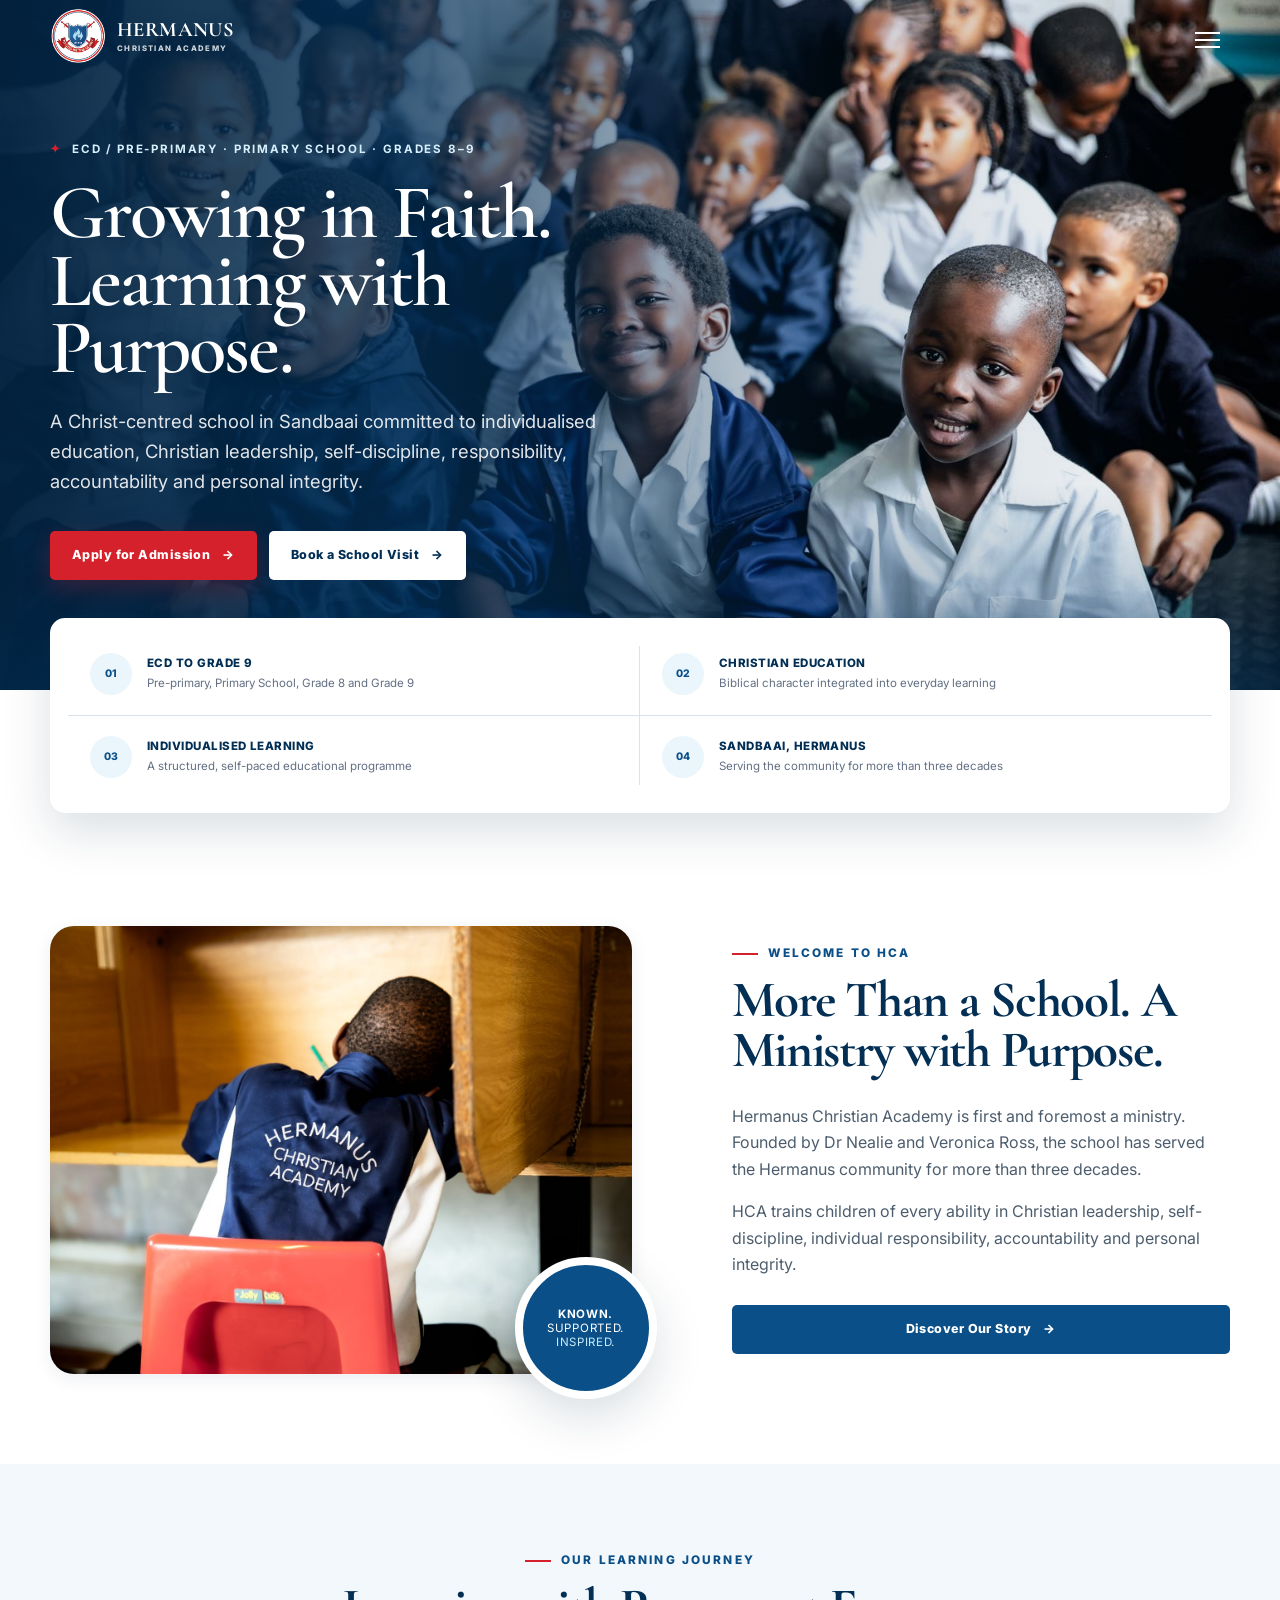
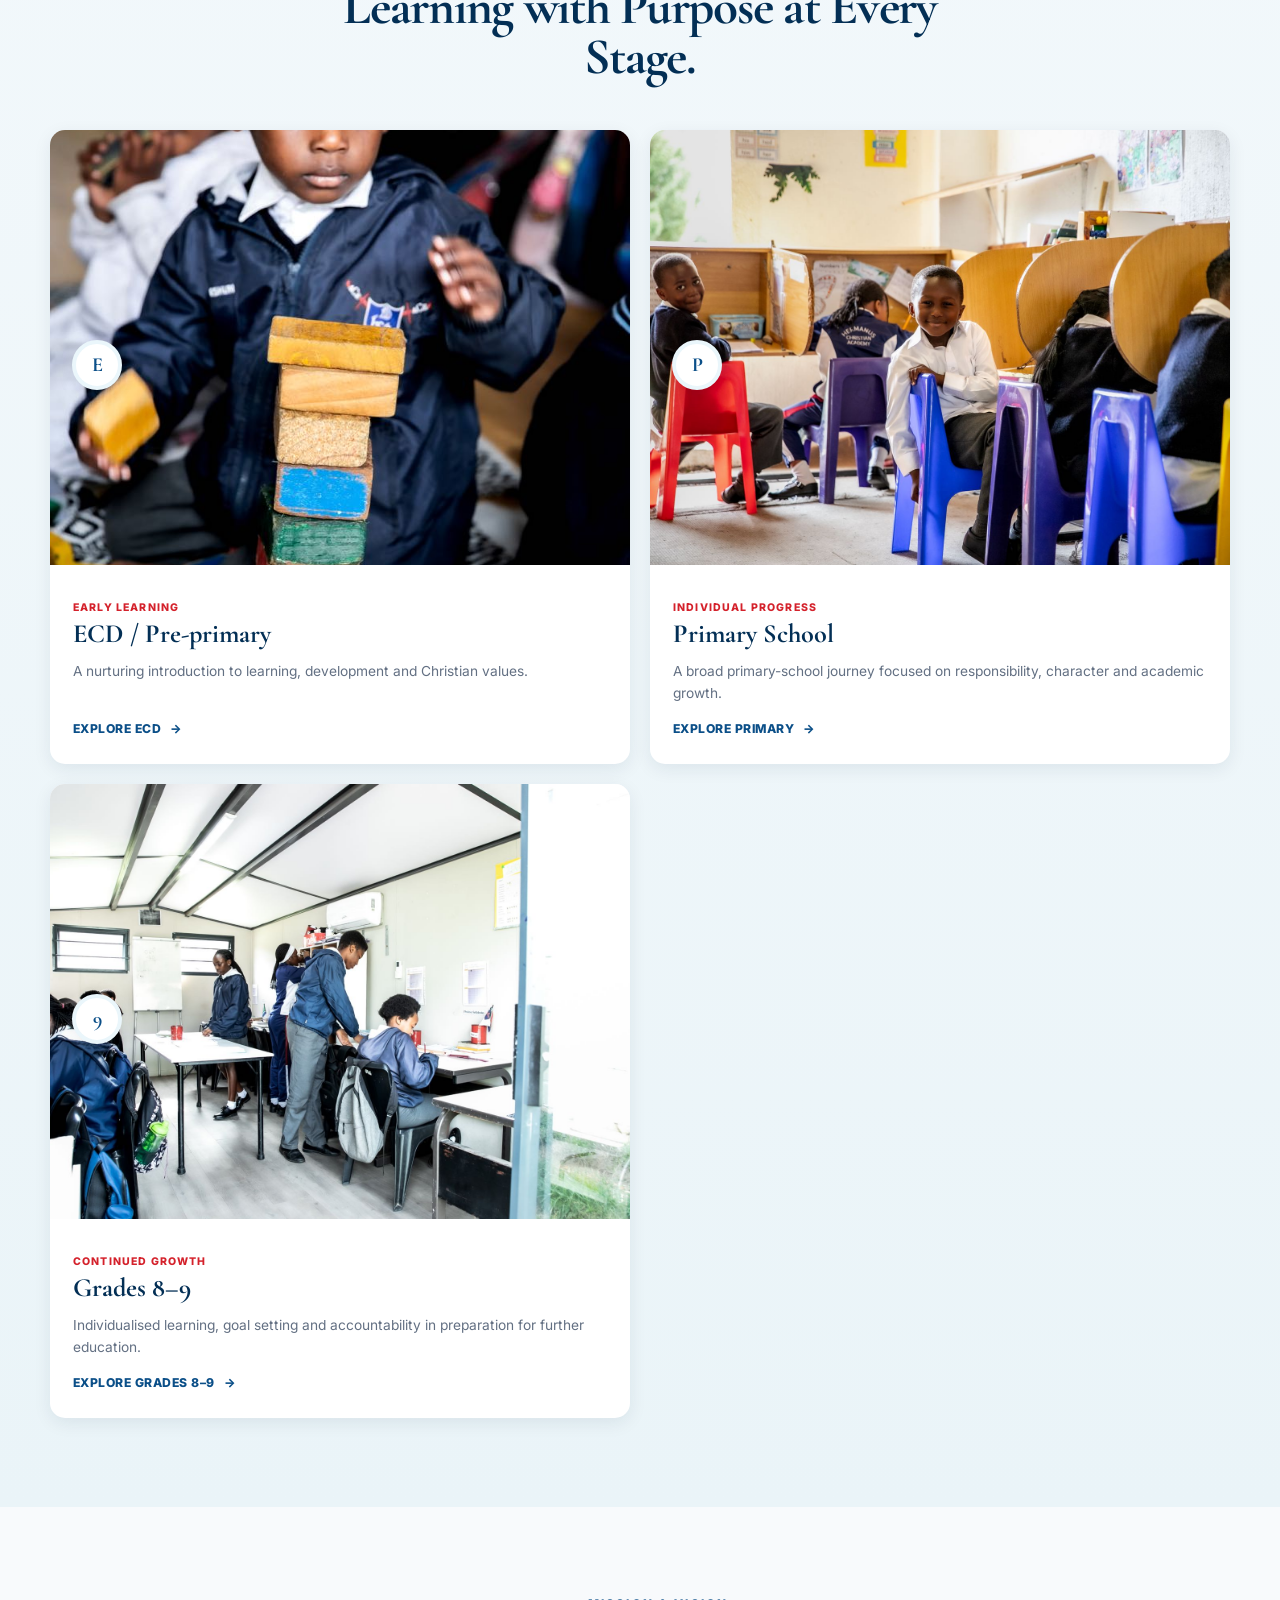
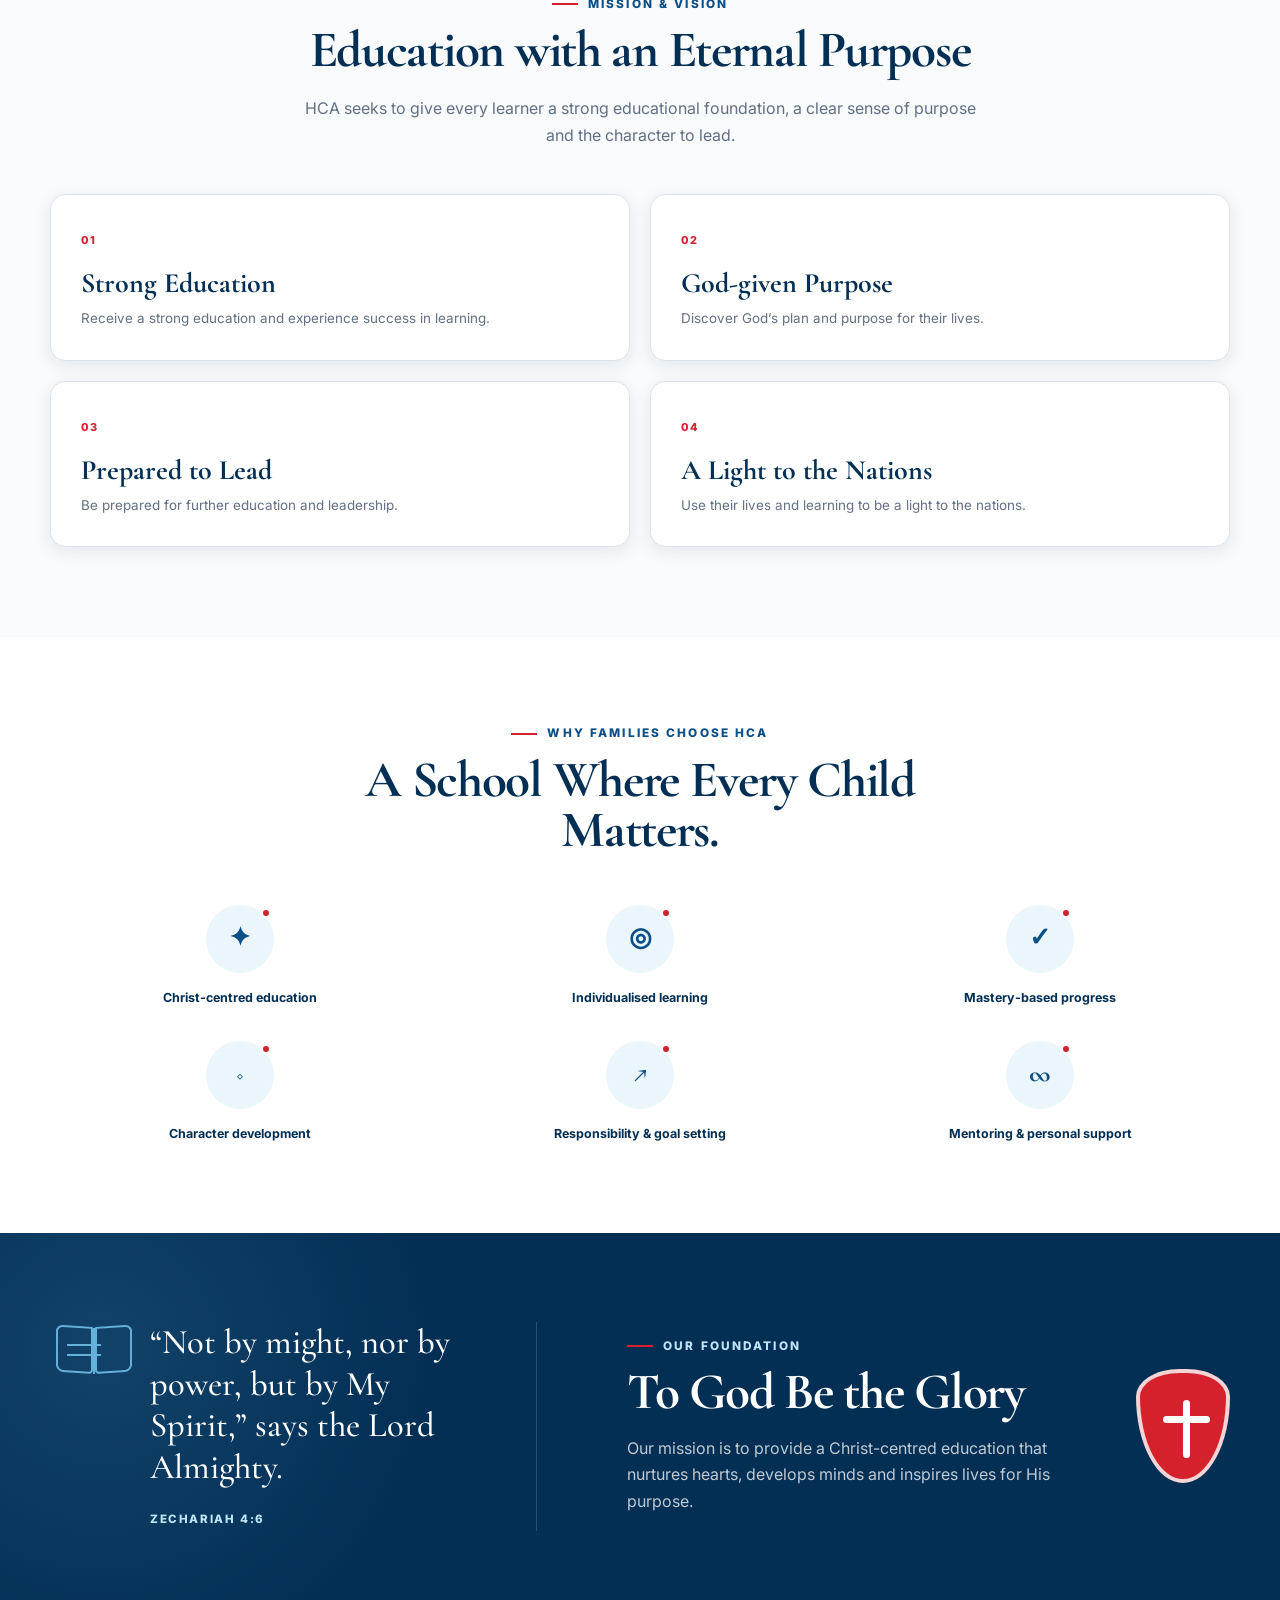
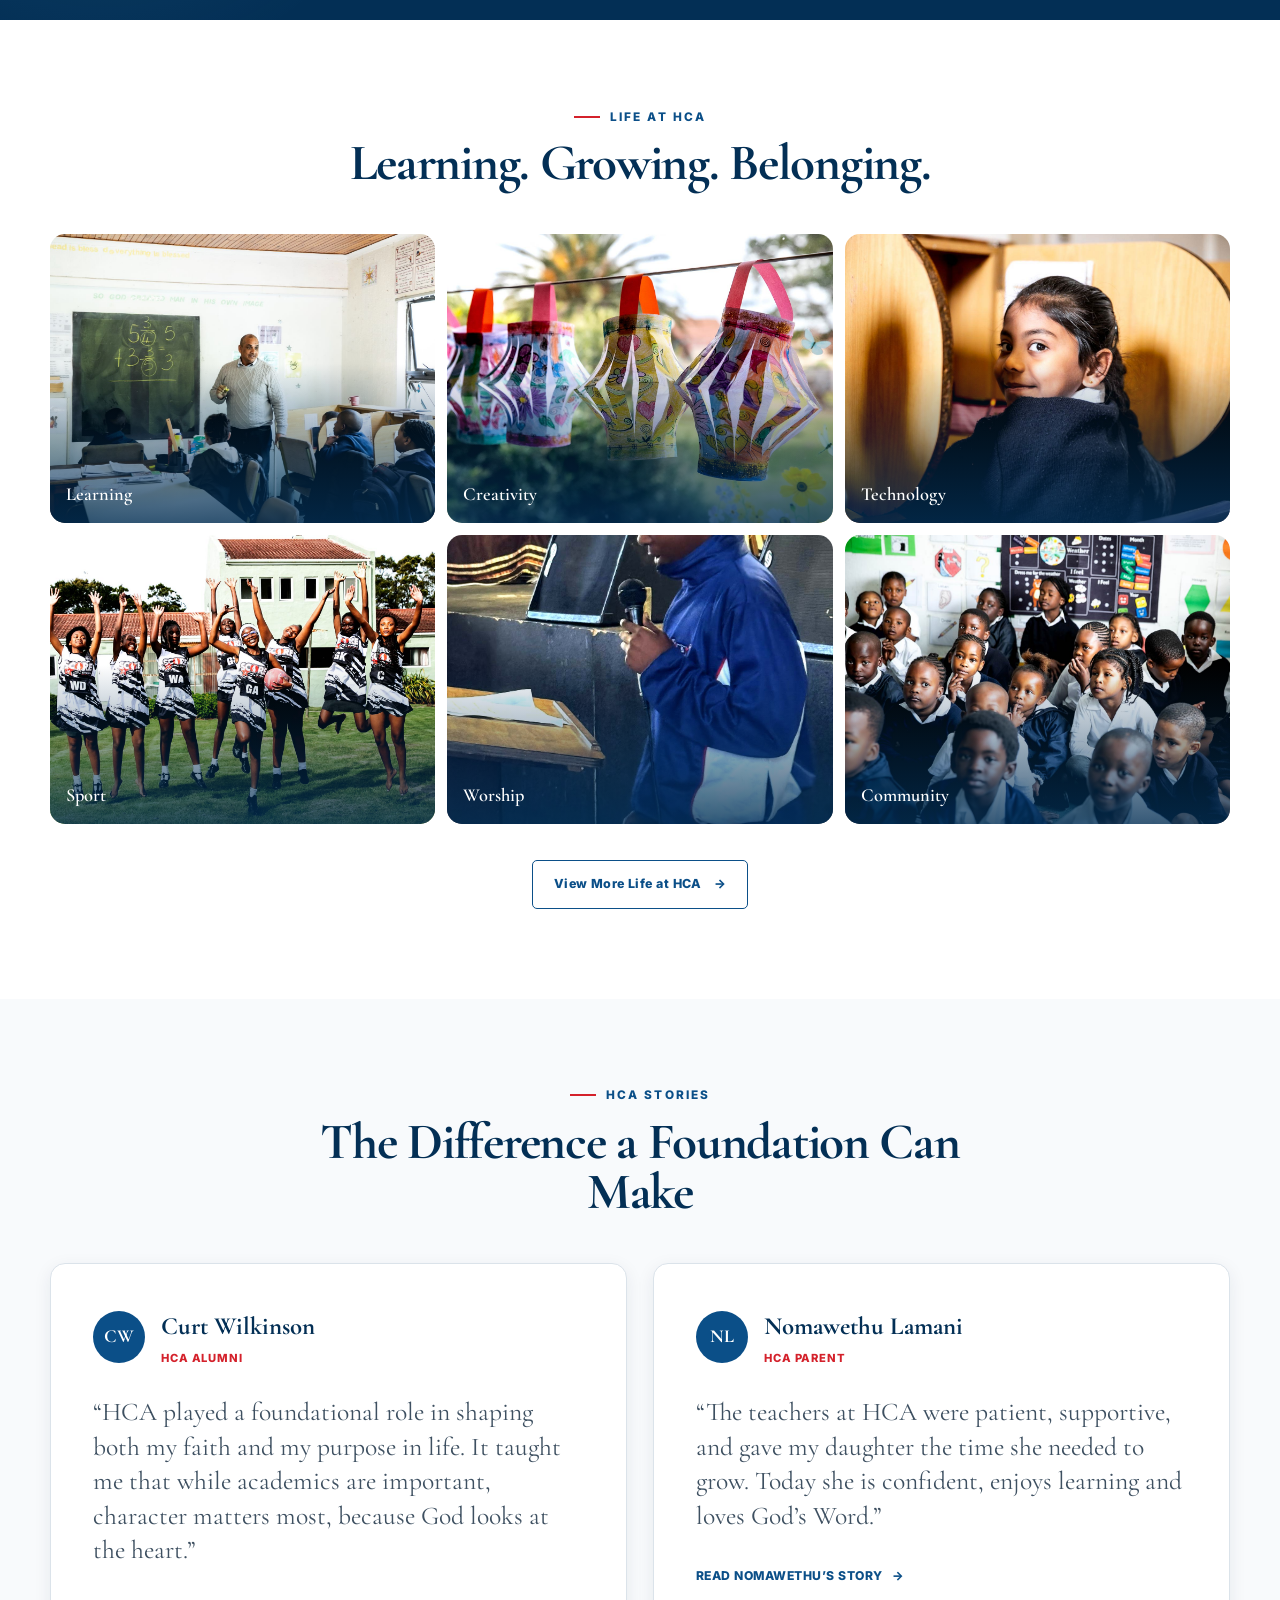
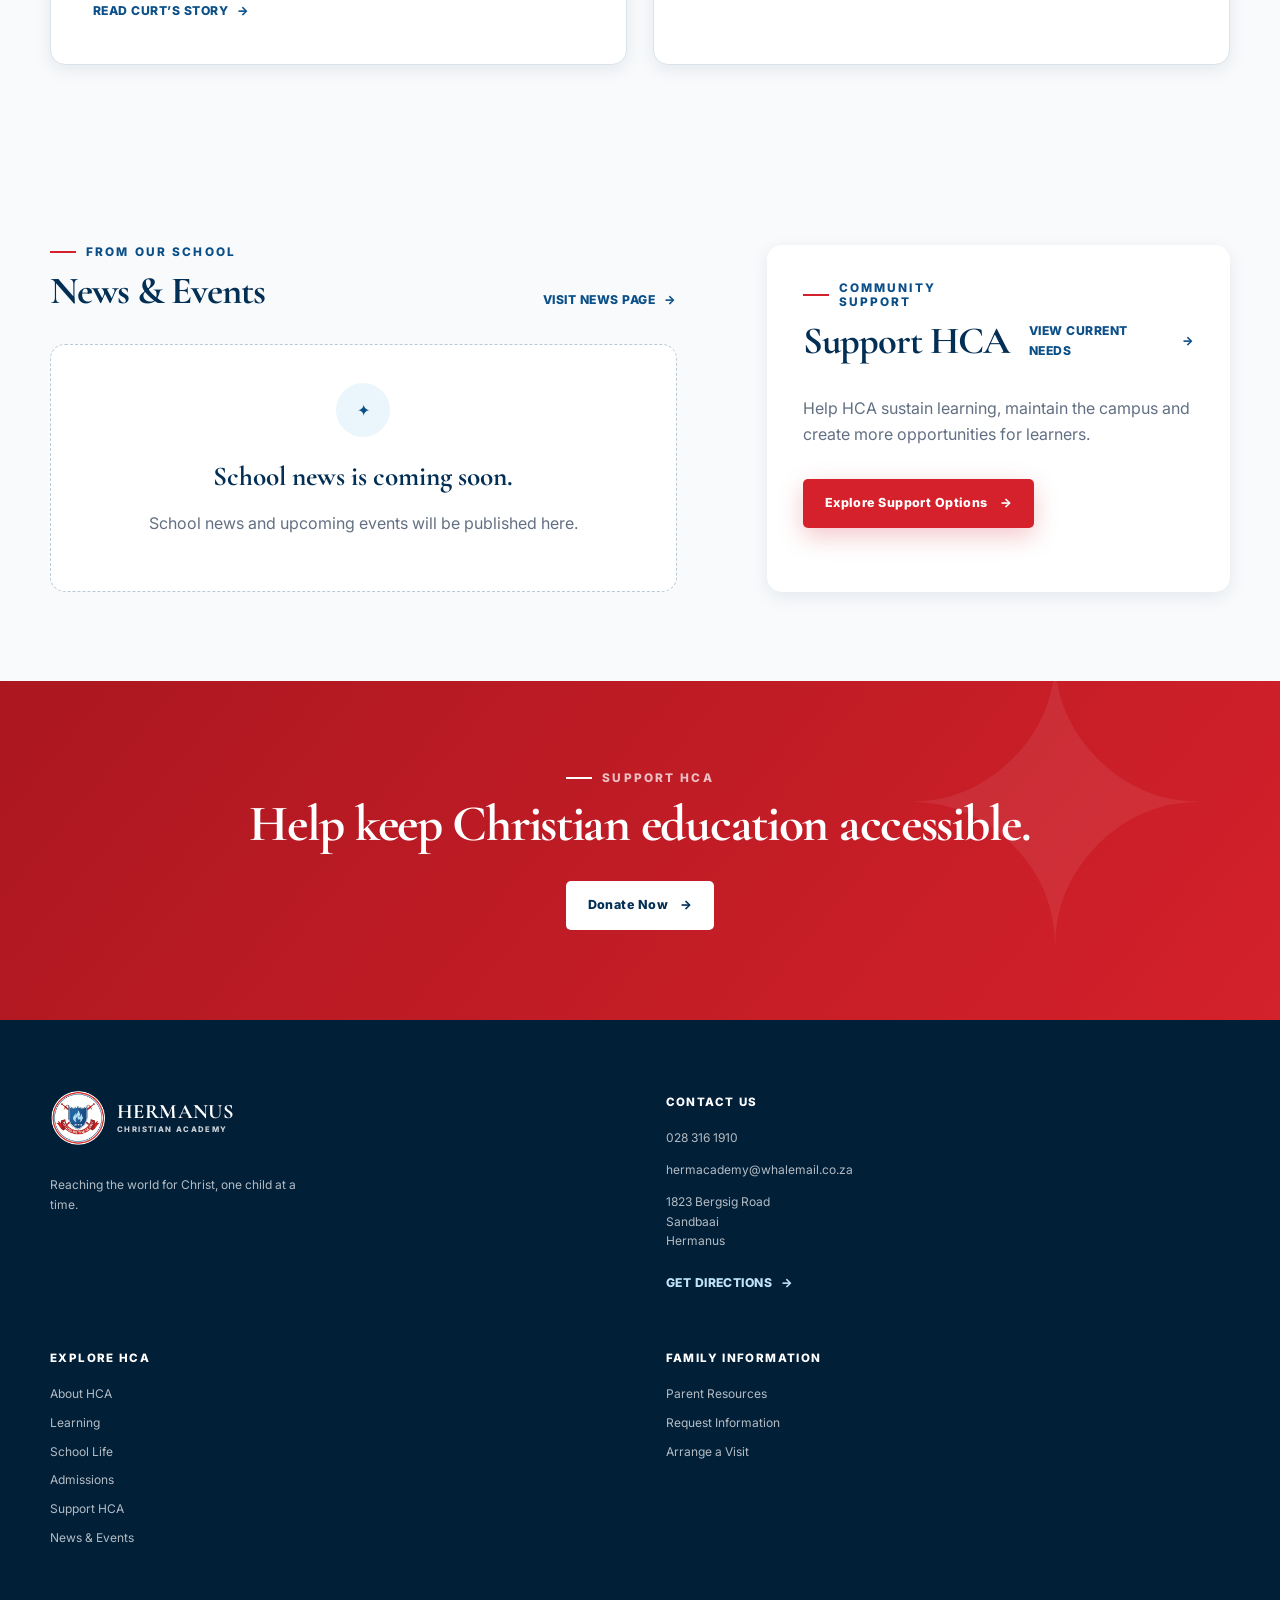
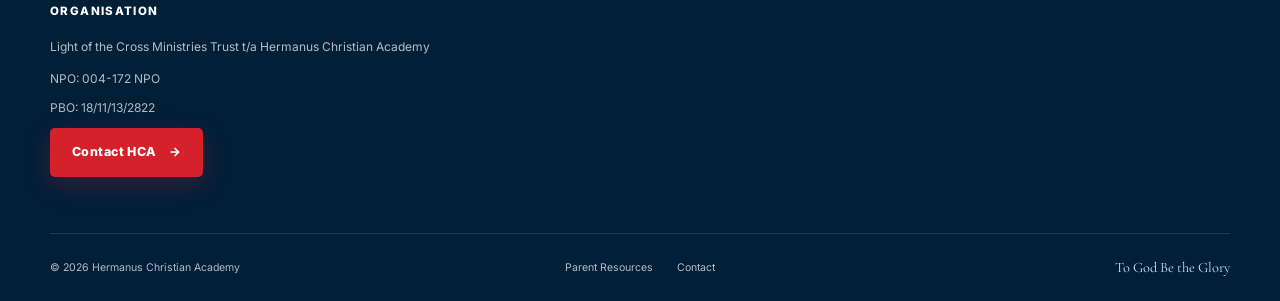
==== commit 4ed90b99: "Update school imagery and navigation" ====
--- a/index.html
+++ b/index.html
@@ -9,9 +9,9 @@
   <meta property="og:description" content="Growing in Faith. Learning with Purpose.">
   <meta property="og:type" content="website">
   <meta property="og:image" content="assets/og.png">
-  <link rel="stylesheet" href="css/styles.css?v=20260908b">
-  <script defer src="js/hca-content.js?v=20260908b"></script>
-  <script defer src="js/site.js?v=20260908b"></script>
+  <link rel="stylesheet" href="css/styles.css?v=20260908c">
+  <script defer src="js/hca-content.js?v=20260909a"></script>
+  <script defer src="js/site.js?v=20260909g"></script>
 </head>
 <body data-page="home">
   <a class="skip-link" href="#main-content">Skip to main content</a>
--- a/css/styles.css
+++ b/css/styles.css
@@ -1494,7 +1494,7 @@
 
 .inner-hero__grid {
   display: grid;
-  grid-template-columns: 1fr auto;
+  grid-template-columns: minmax(0, 1fr);
   align-items: center;
   gap: 40px;
 }
@@ -1514,11 +1514,6 @@
   margin: 0;
   color: rgba(255, 255, 255, 0.75);
   font-size: 1.08rem;
-}
-
-.inner-hero__mark {
-  color: rgba(255, 255, 255, 0.1);
-  font-size: clamp(9rem, 20vw, 16rem);
 }
 
 .inner-content {
@@ -1603,7 +1598,9 @@
   content: "";
   position: absolute;
   inset: 0;
-  background: linear-gradient(90deg, rgba(2, 31, 56, 0.98) 0%, rgba(3, 47, 85, 0.88) 45%, rgba(3, 47, 85, 0.38) 100%);
+  background:
+    linear-gradient(90deg, rgba(2, 34, 63, 0.96) 0%, rgba(3, 47, 85, 0.78) 31%, rgba(3, 47, 85, 0.18) 65%, rgba(3, 47, 85, 0.02) 100%),
+    linear-gradient(0deg, rgba(3, 47, 85, 0.32), transparent 30%);
 }
 
 .inner-hero__image {
@@ -1945,15 +1942,24 @@
 
 .staff-card__initials {
   display: grid;
-  width: 48px;
-  height: 48px;
-  flex: 0 0 48px;
+  width: 64px;
+  height: 64px;
+  flex: 0 0 64px;
   place-items: center;
   color: var(--color-primary);
   background: var(--color-secondary-light);
   border-radius: 50%;
   font-family: var(--font-heading);
   font-weight: 700;
+}
+
+.staff-card__portrait {
+  width: 64px;
+  height: 64px;
+  flex: 0 0 64px;
+  border-radius: 50%;
+  object-fit: cover;
+  object-position: center;
 }
 
 .staff-card h4 {
@@ -2649,8 +2655,14 @@
     background-image:
       linear-gradient(90deg, rgba(2, 34, 63, 0.94), rgba(3, 47, 85, 0.5)),
       linear-gradient(0deg, rgba(3, 47, 85, 0.35), transparent 30%),
-      url("../assets/images/HCA-HERO-students-02.jpg");
+      url("../assets/images/photos/HOME-HERO.jpg");
     background-position: center, center, 57% center;
+  }
+
+  .inner-hero::after {
+    background:
+      linear-gradient(90deg, rgba(2, 34, 63, 0.94), rgba(3, 47, 85, 0.5)),
+      linear-gradient(0deg, rgba(3, 47, 85, 0.35), transparent 30%);
   }
 
   .split-layout,
@@ -2749,8 +2761,12 @@
   .hero__image {
     background-image:
       linear-gradient(0deg, rgba(2, 34, 63, 0.99) 0%, rgba(3, 47, 85, 0.8) 47%, rgba(3, 47, 85, 0.18) 90%),
-      url("../assets/images/HCA-HERO-students-02.jpg");
+      url("../assets/images/photos/HOME-HERO.jpg");
     background-position: center, 62% center;
+  }
+
+  .inner-hero::after {
+    background: linear-gradient(0deg, rgba(2, 34, 63, 0.99) 0%, rgba(3, 47, 85, 0.8) 47%, rgba(3, 47, 85, 0.18) 90%);
   }
 
   .hero__inner {
@@ -2886,10 +2902,6 @@
 
   .inner-hero__grid {
     grid-template-columns: 1fr;
-  }
-
-  .inner-hero__mark {
-    display: none;
   }
 
   .inner-content__cards {
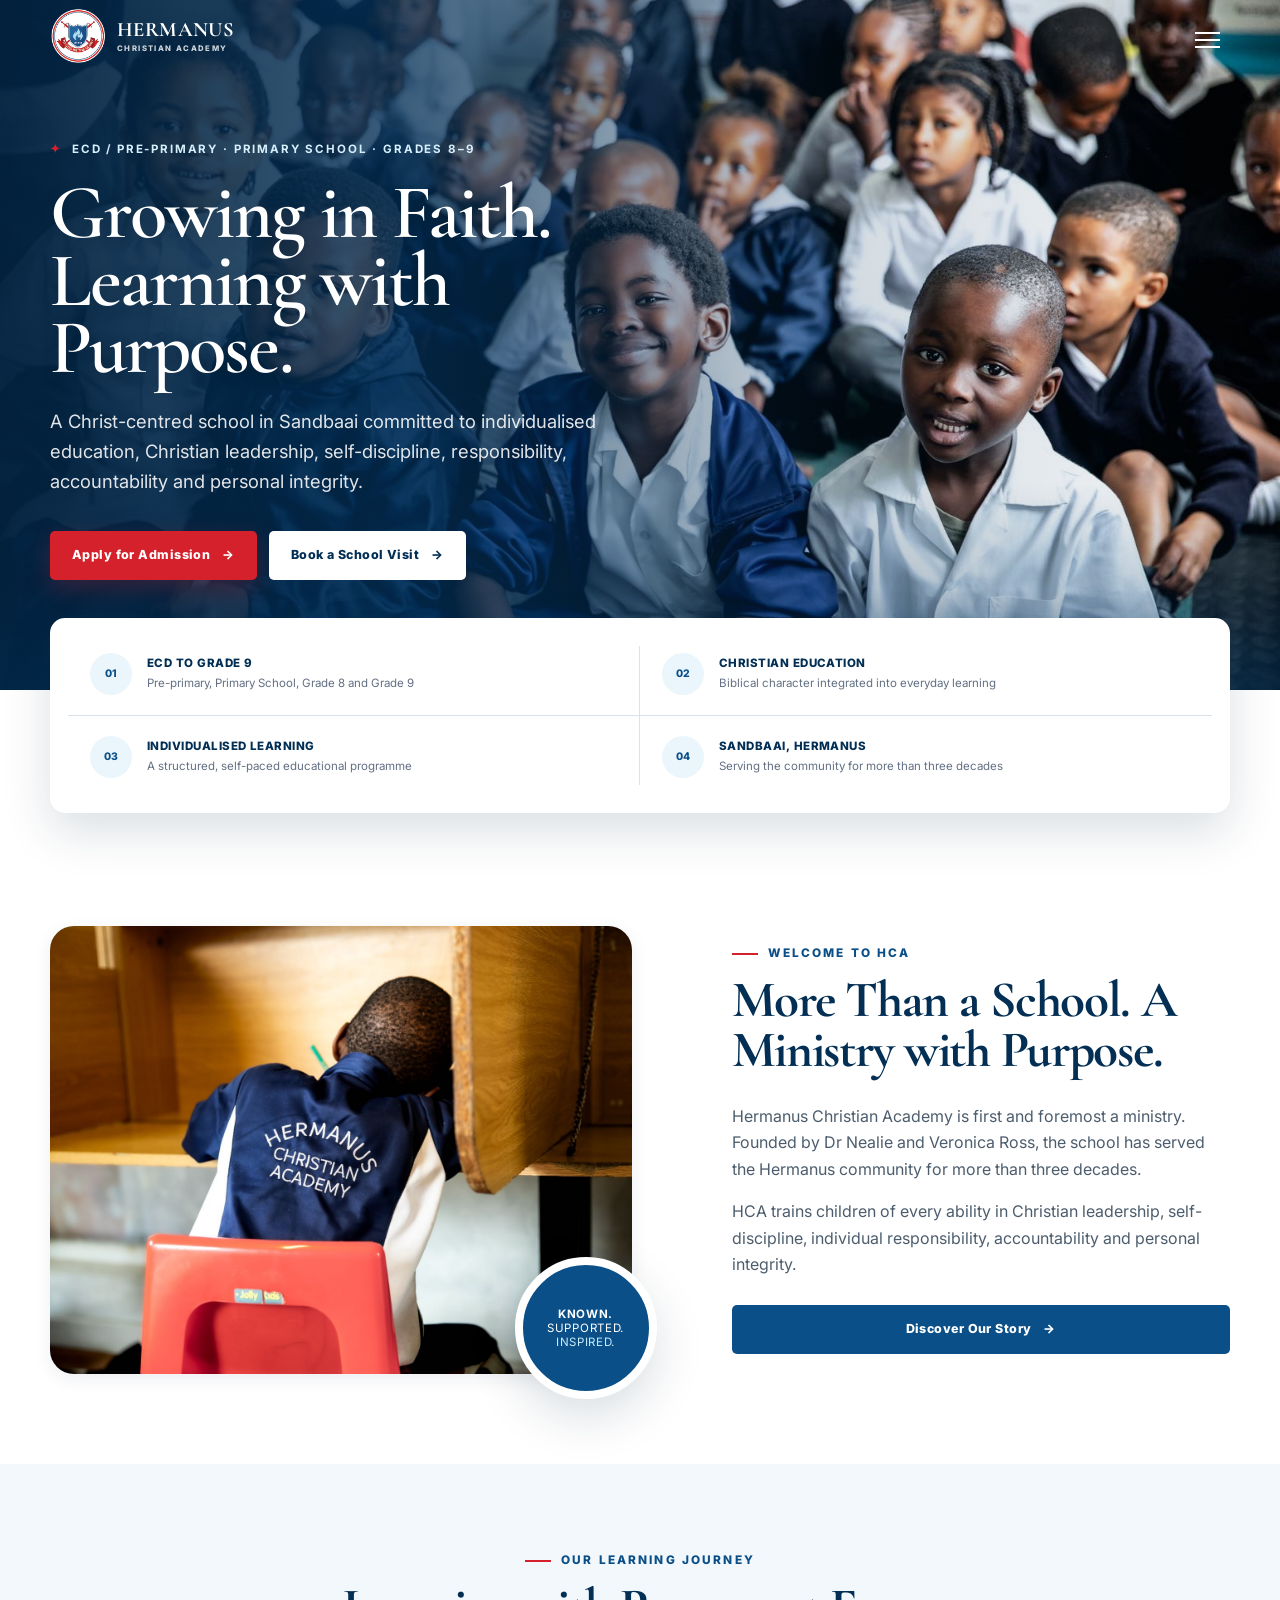
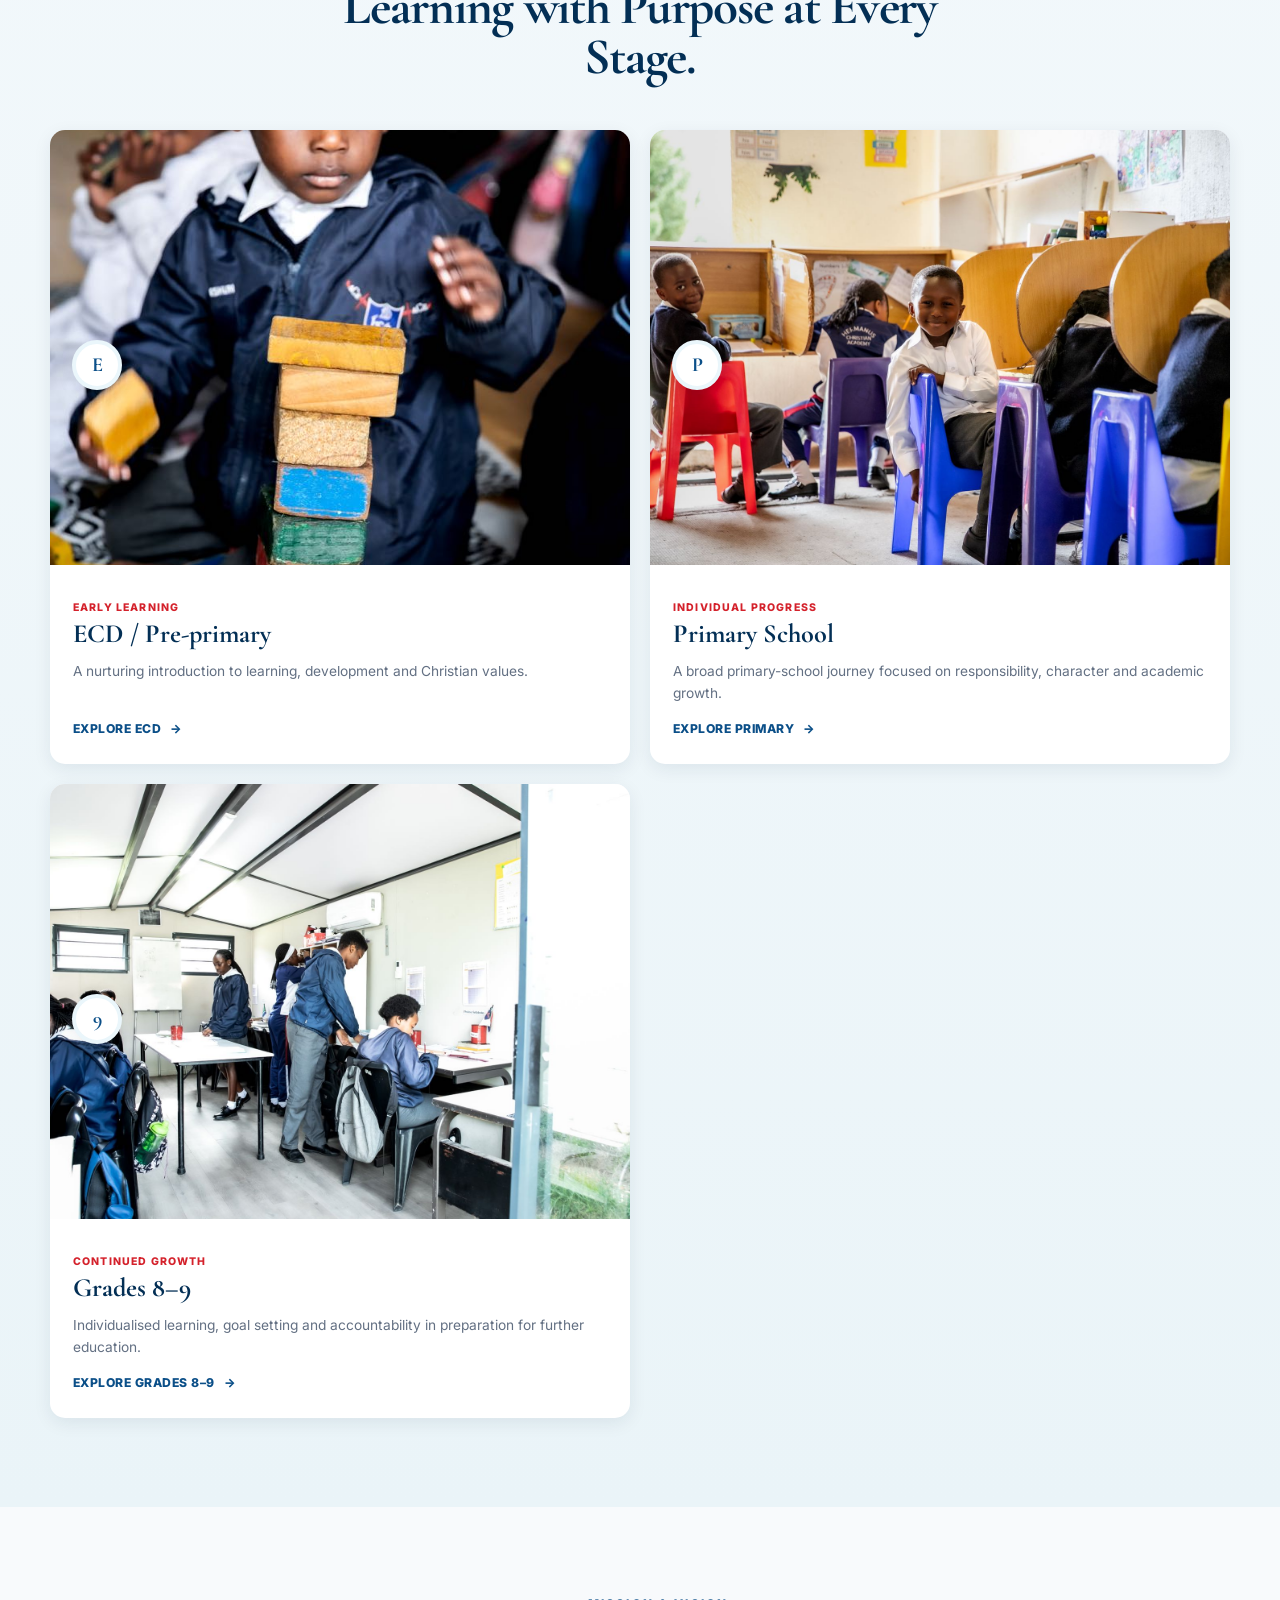
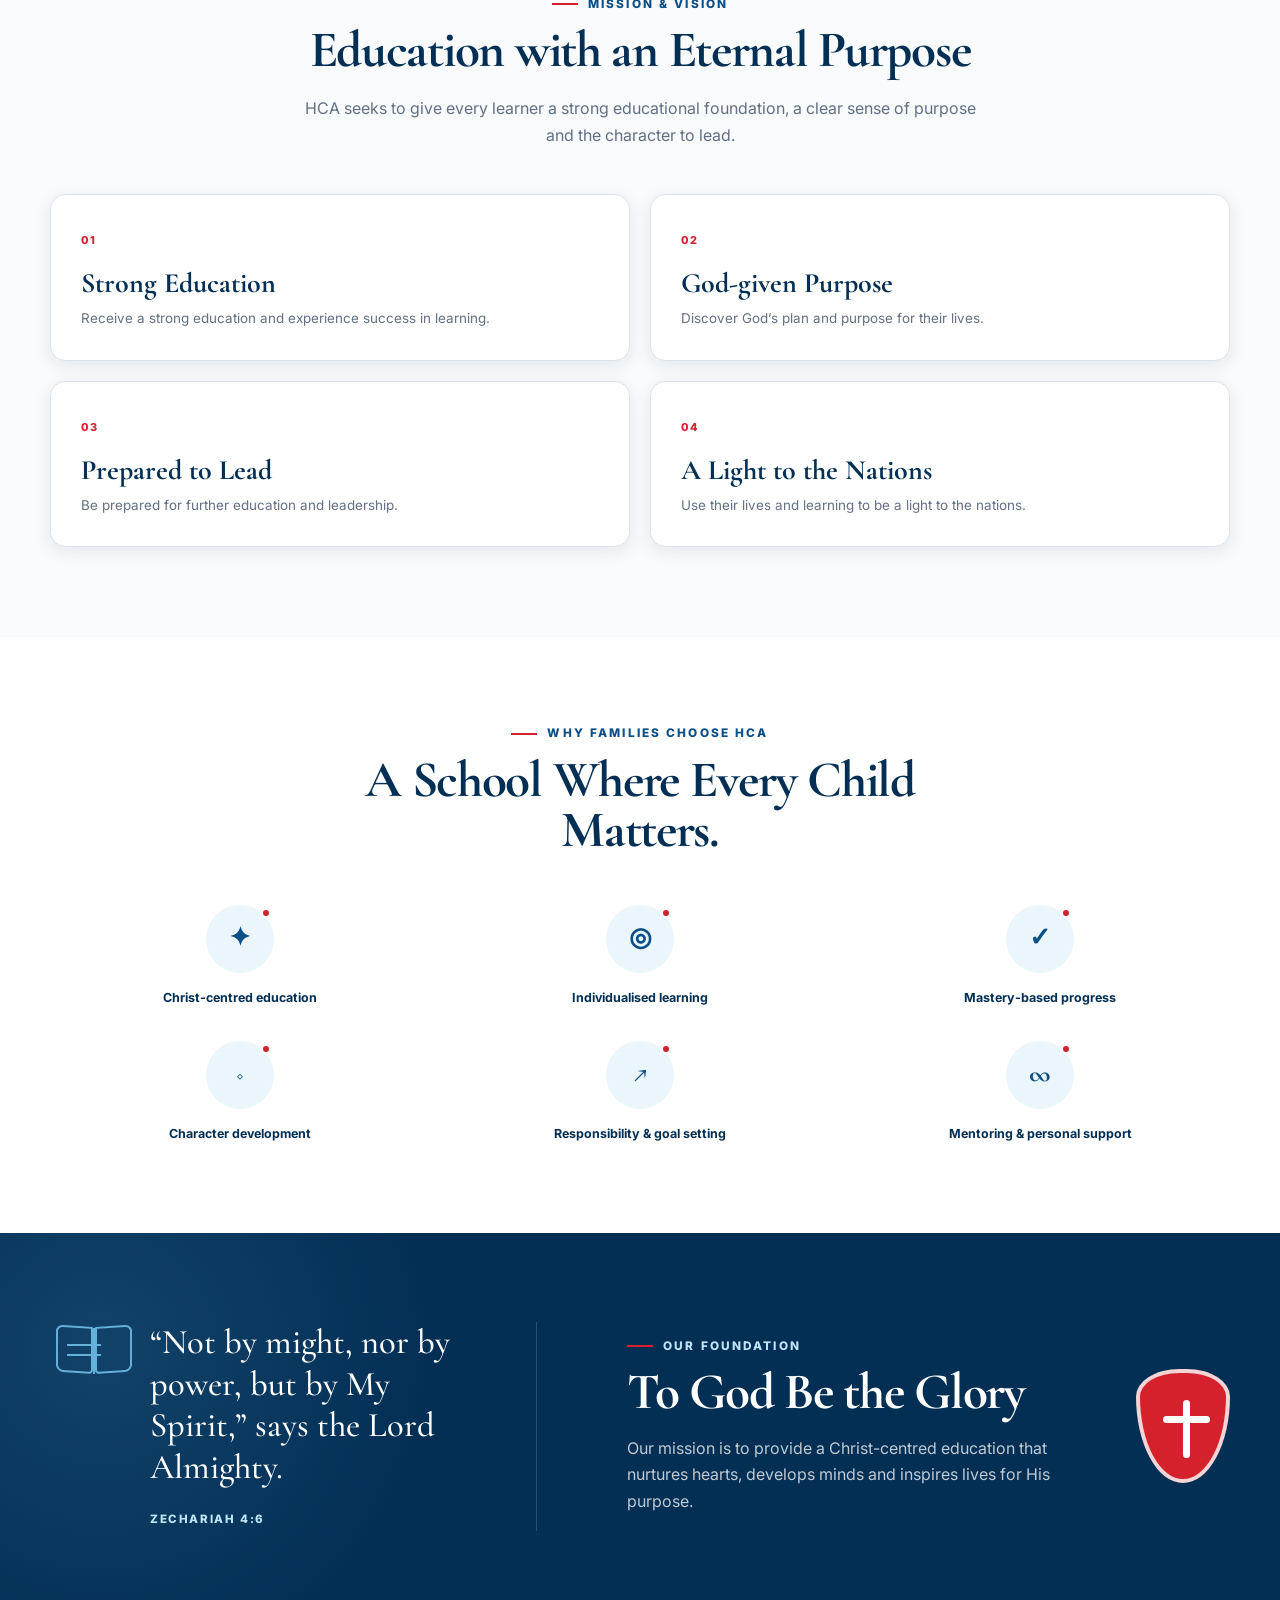
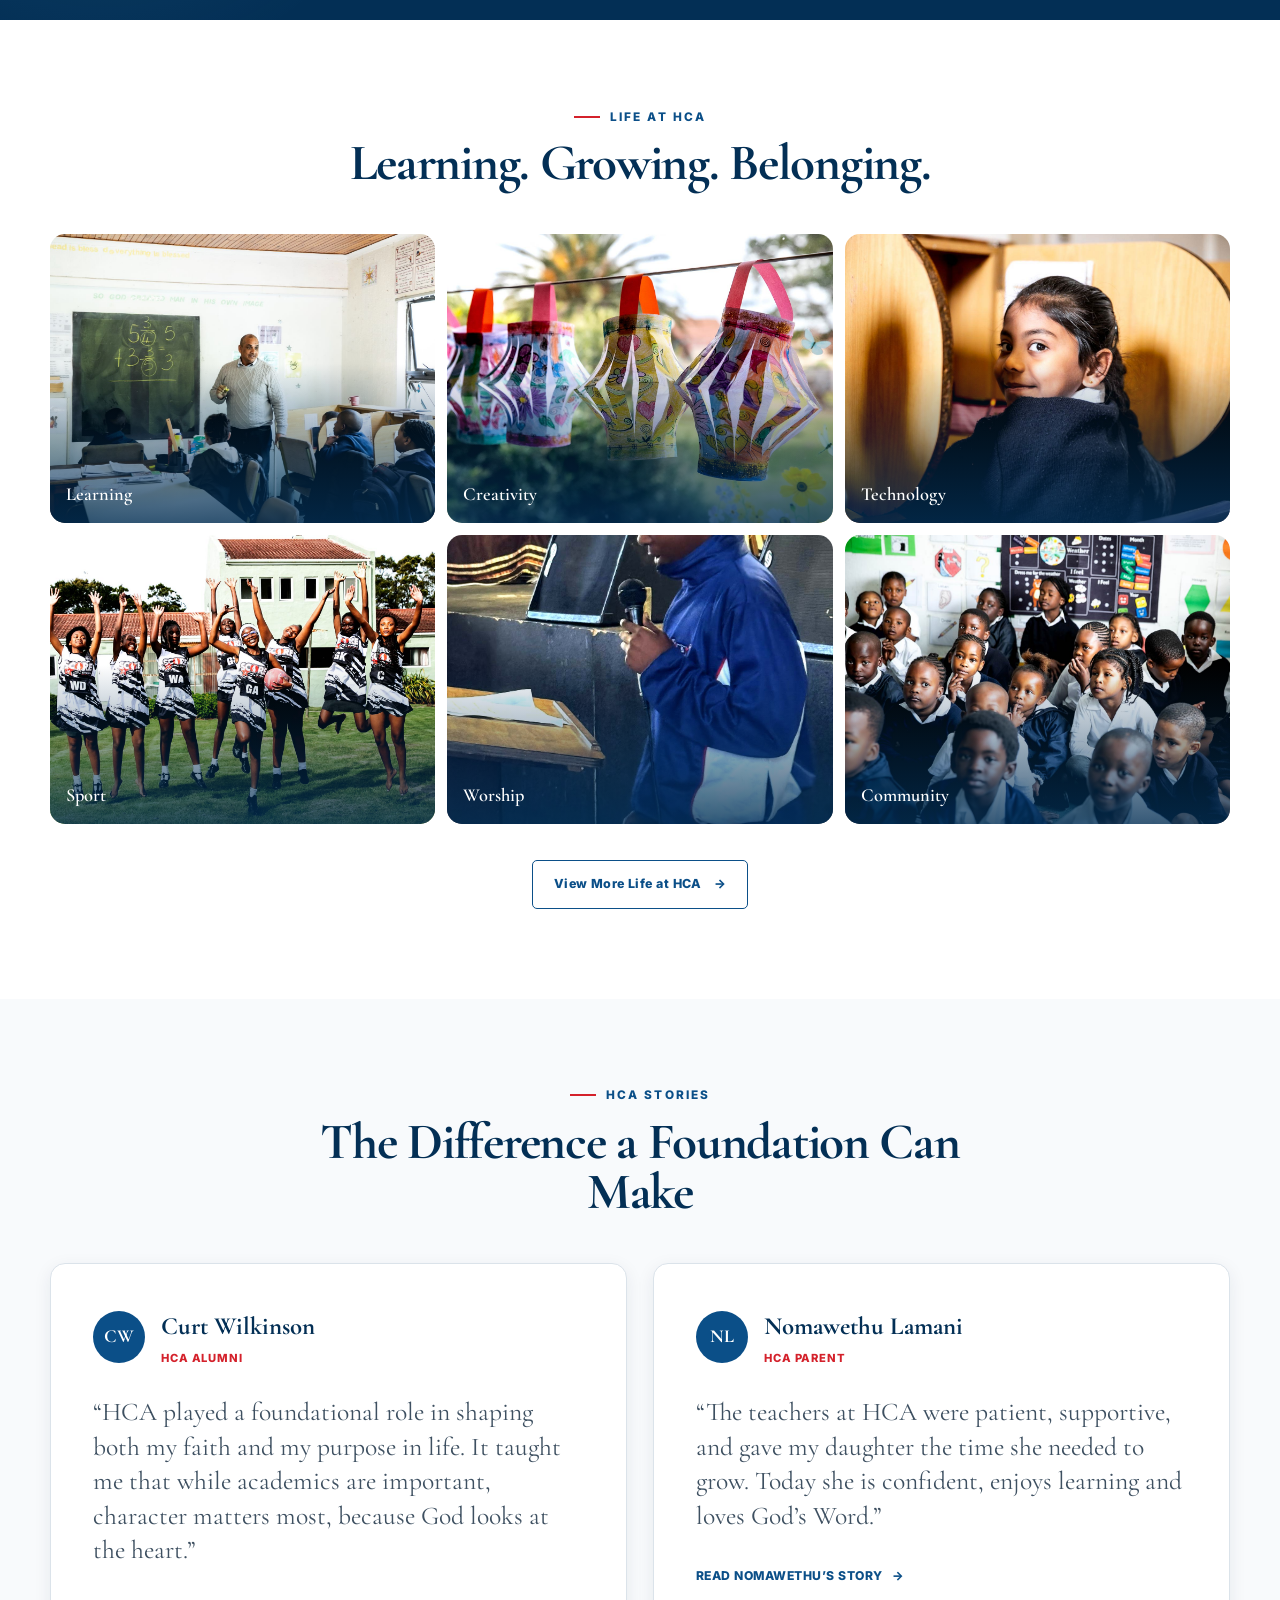
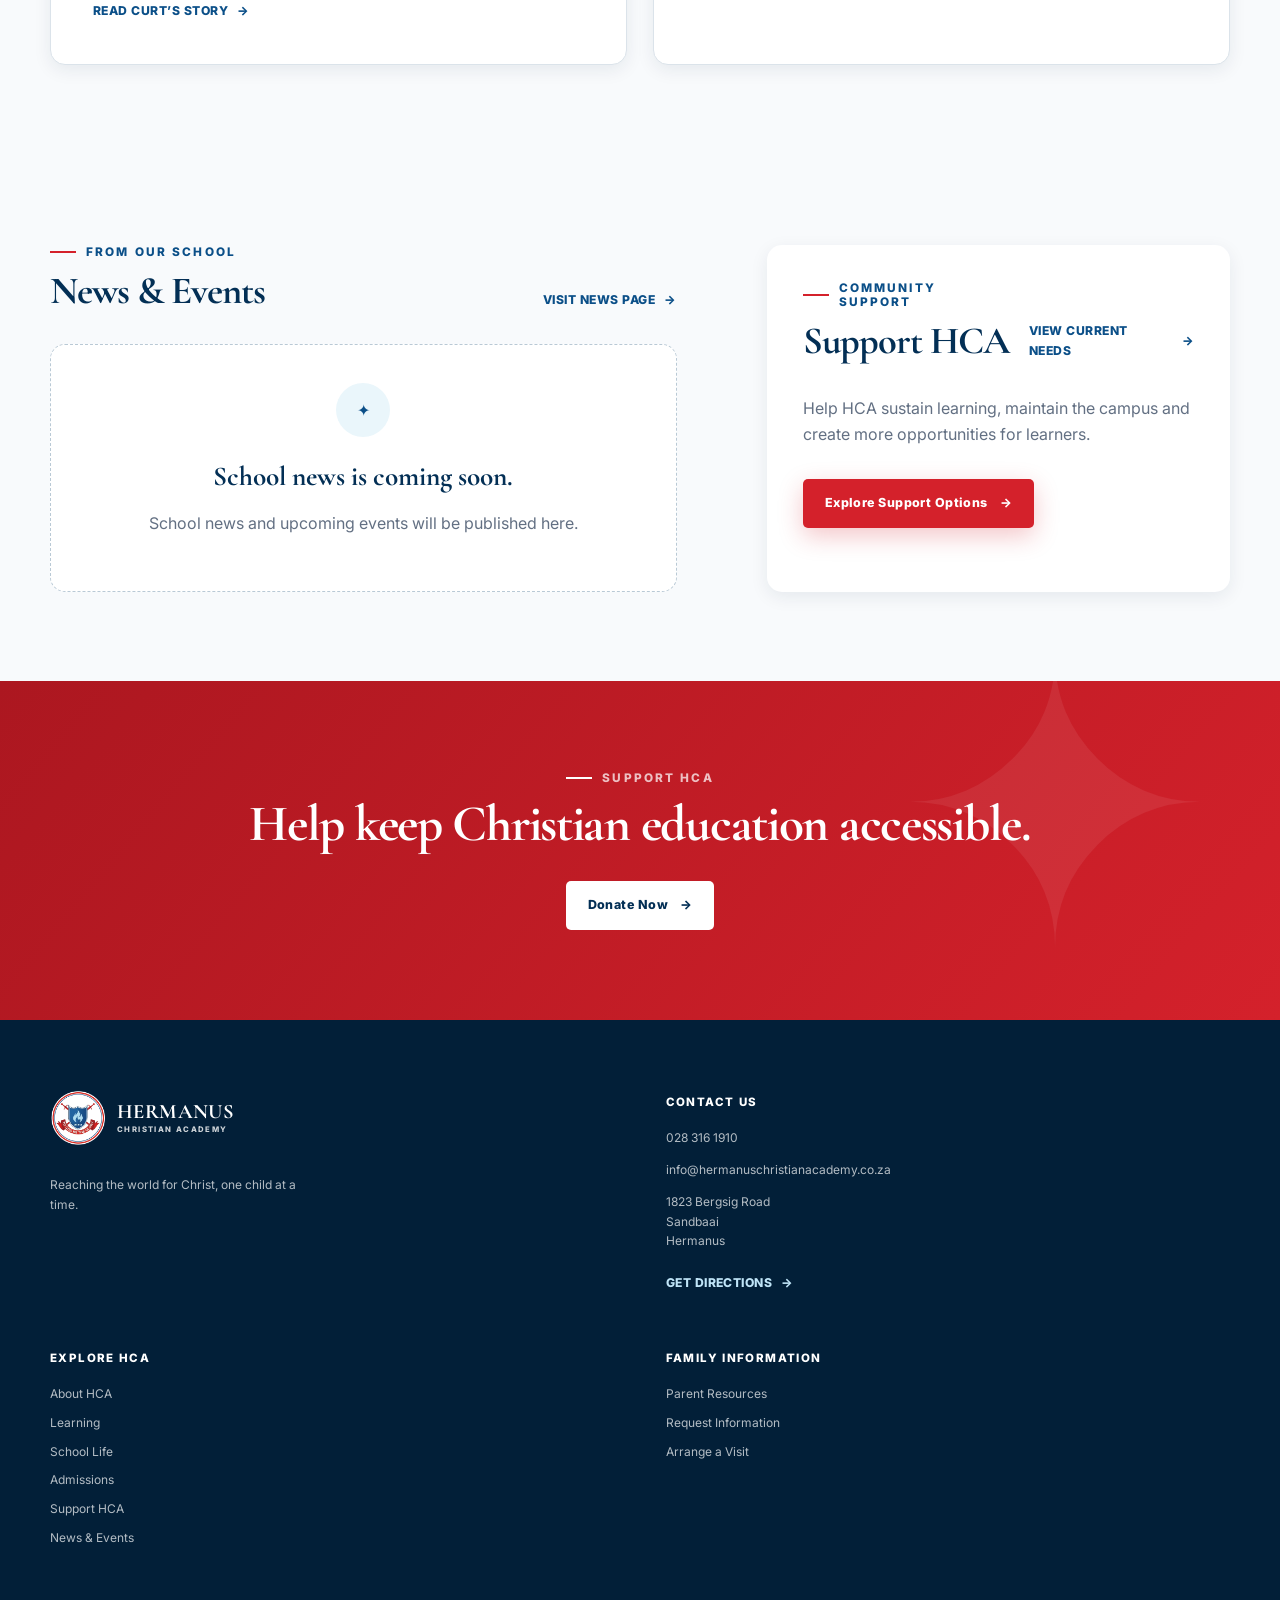
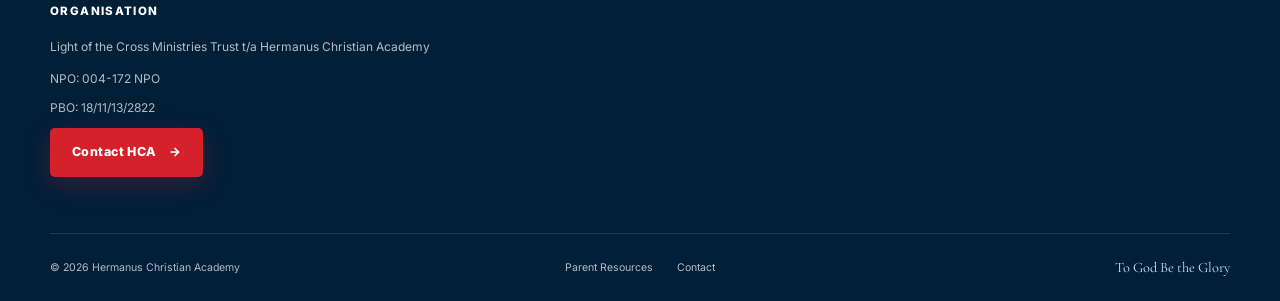
==== commit 7984fd2d: "Add analytics and 2026 application form" ====
--- a/index.html
+++ b/index.html
@@ -3,6 +3,15 @@
 <head>
   <meta charset="utf-8">
   <meta name="viewport" content="width=device-width, initial-scale=1">
+  <!-- Google tag (gtag.js) -->
+  <script async src="https://www.googletagmanager.com/gtag/js?id=G-VX5FZVVVYF"></script>
+  <script>
+    window.dataLayer = window.dataLayer || [];
+    function gtag(){dataLayer.push(arguments);}
+    gtag('js', new Date());
+
+    gtag('config', 'G-VX5FZVVVYF');
+  </script>
   <title>Hermanus Christian Academy | Christian School in Sandbaai</title>
   <meta name="description" content="Hermanus Christian Academy is a Christ-centred school in Sandbaai offering education from ECD / Pre-primary through Primary School, Grade 8 and Grade 9.">
   <meta property="og:title" content="Hermanus Christian Academy">
--- a/css/styles.css
+++ b/css/styles.css
@@ -2365,6 +2365,10 @@
   margin-block-start: 28px;
 }
 
+.application-download-action {
+  margin-block-start: 14px;
+}
+
 .form-panel {
   padding: clamp(28px, 4vw, 42px);
   background: var(--color-off-white);
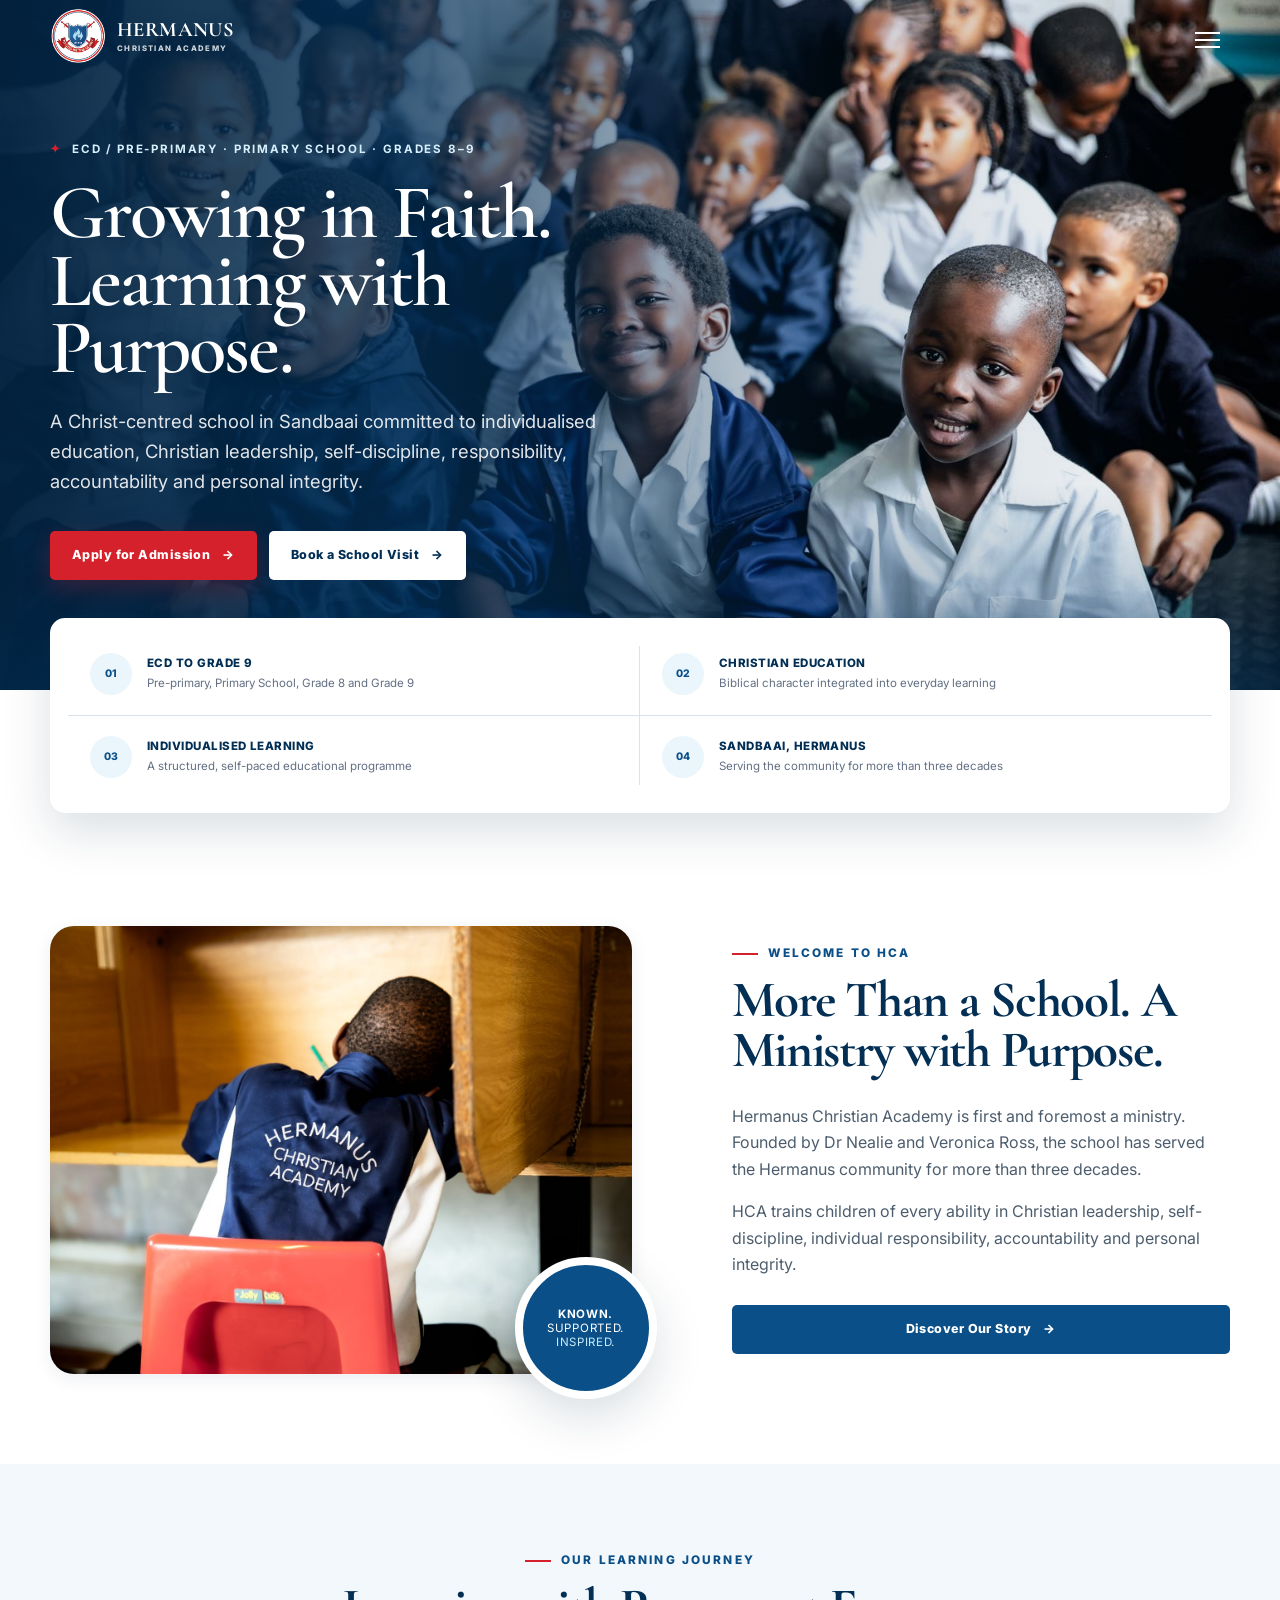
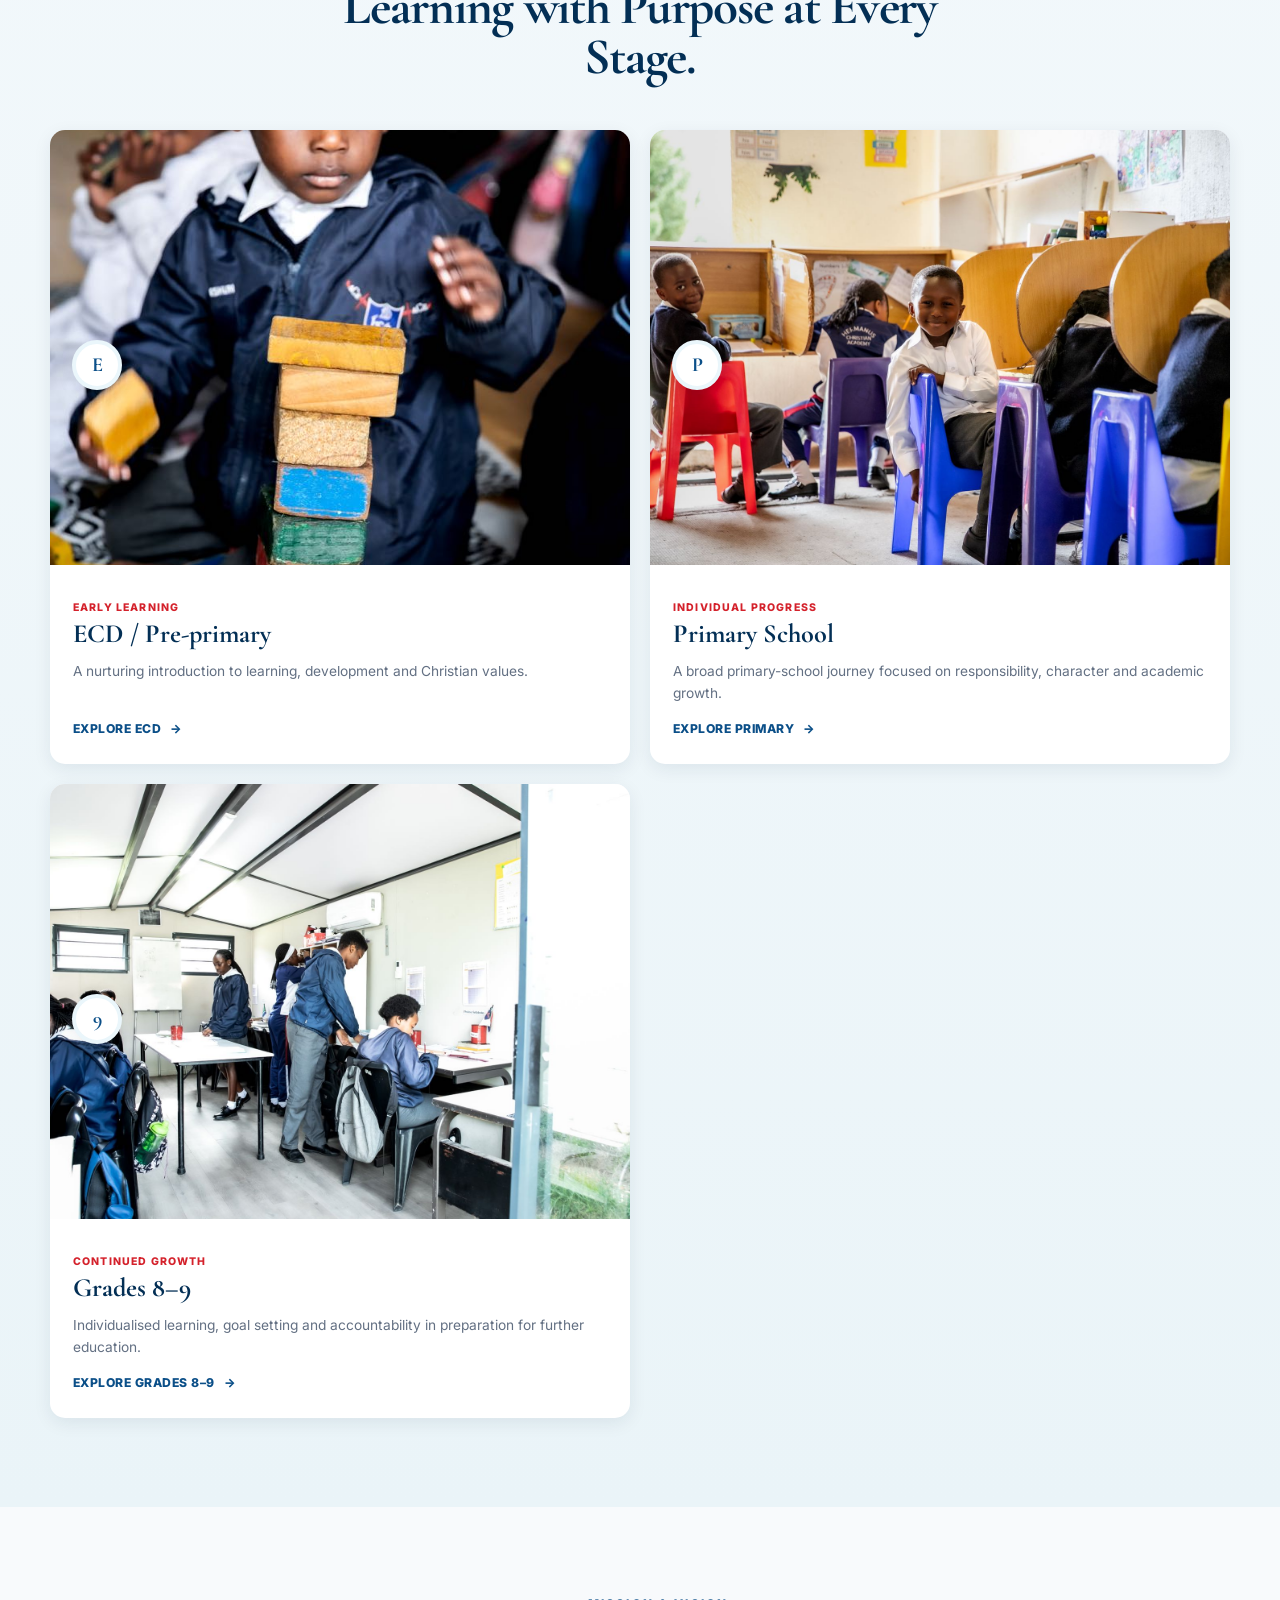
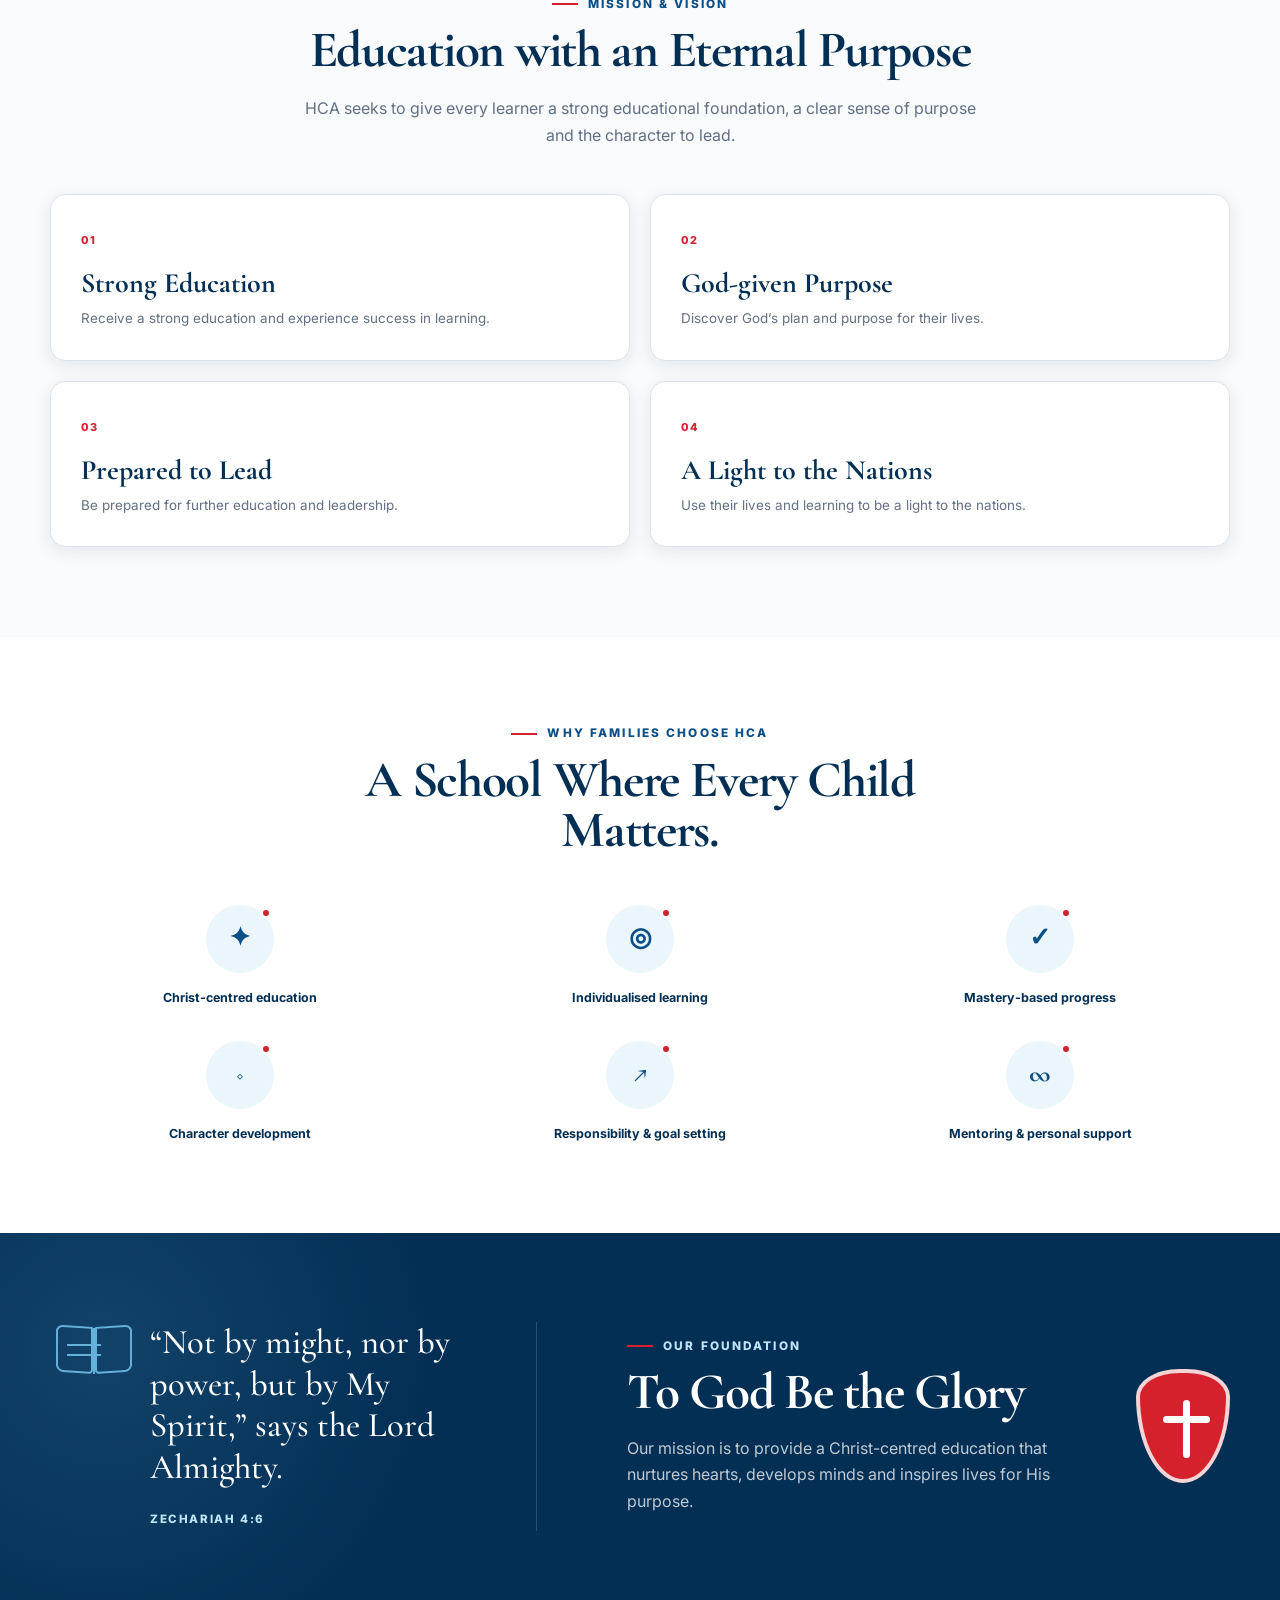
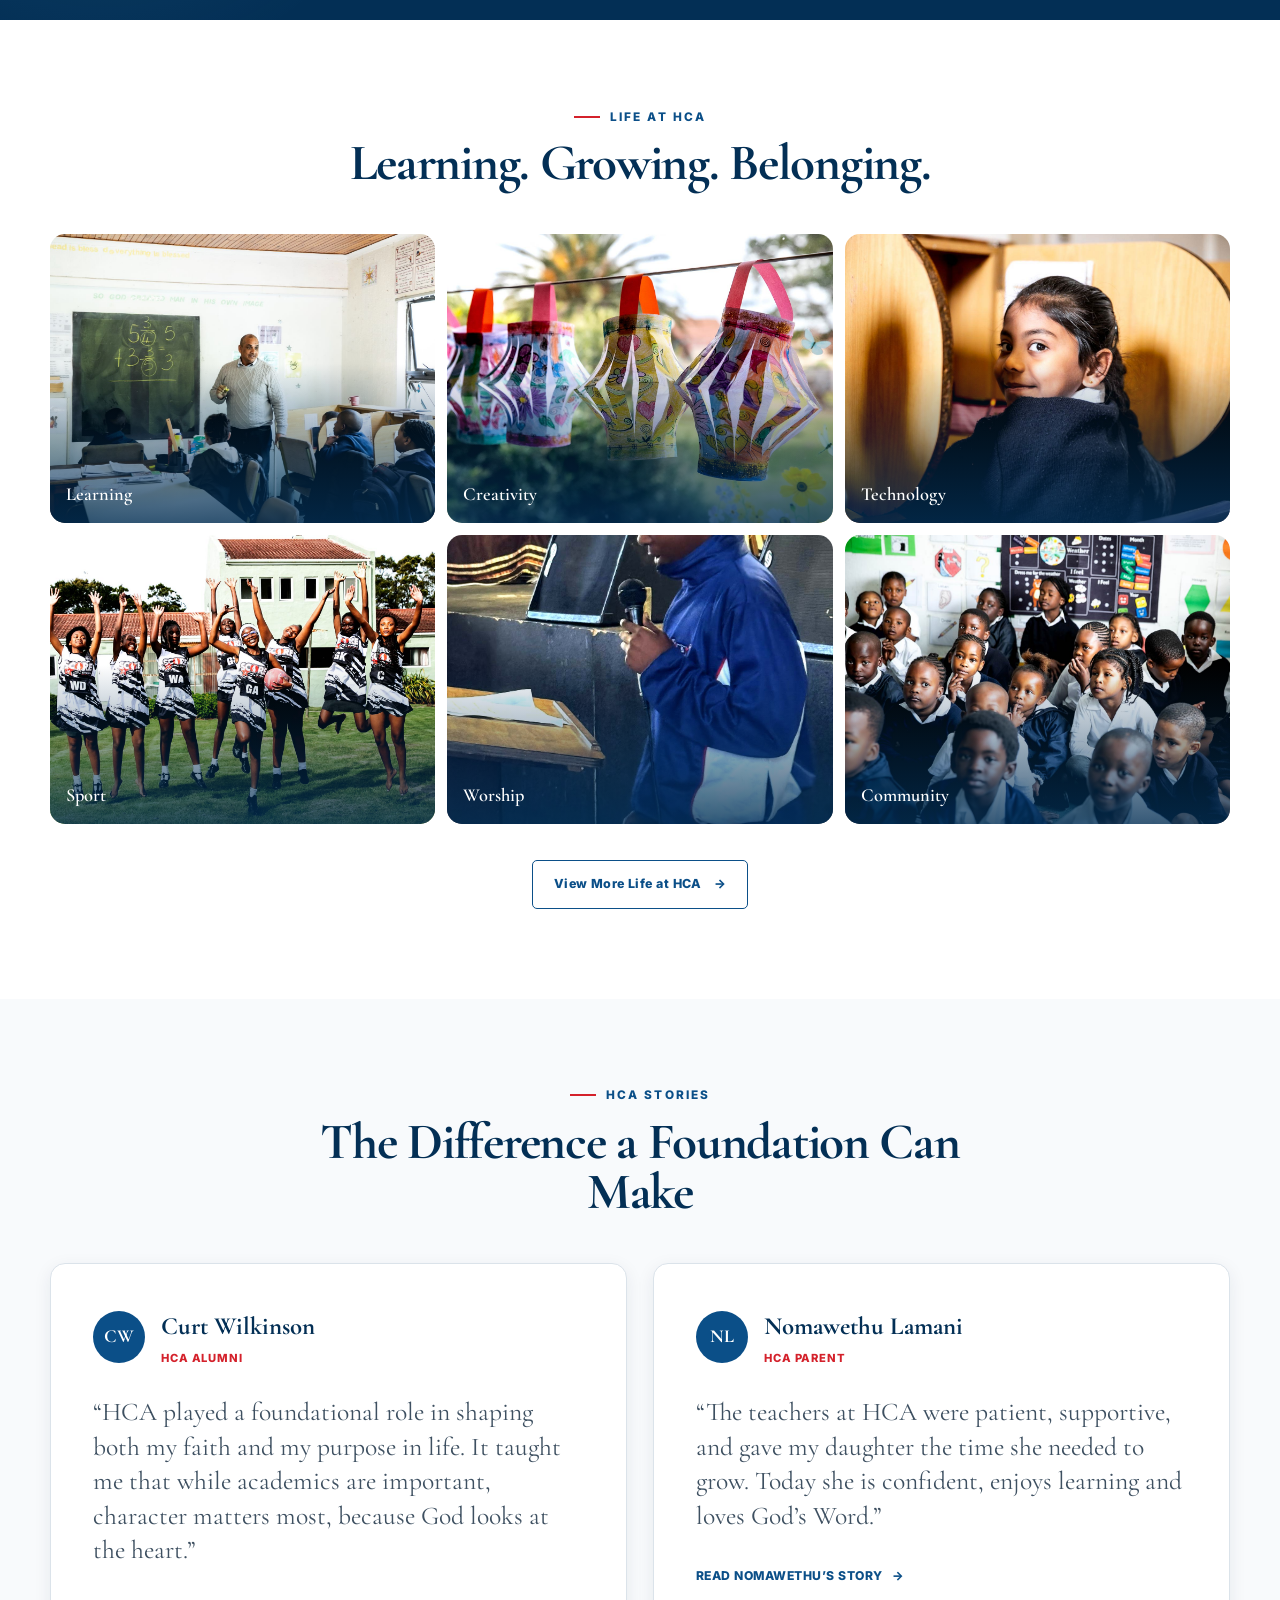
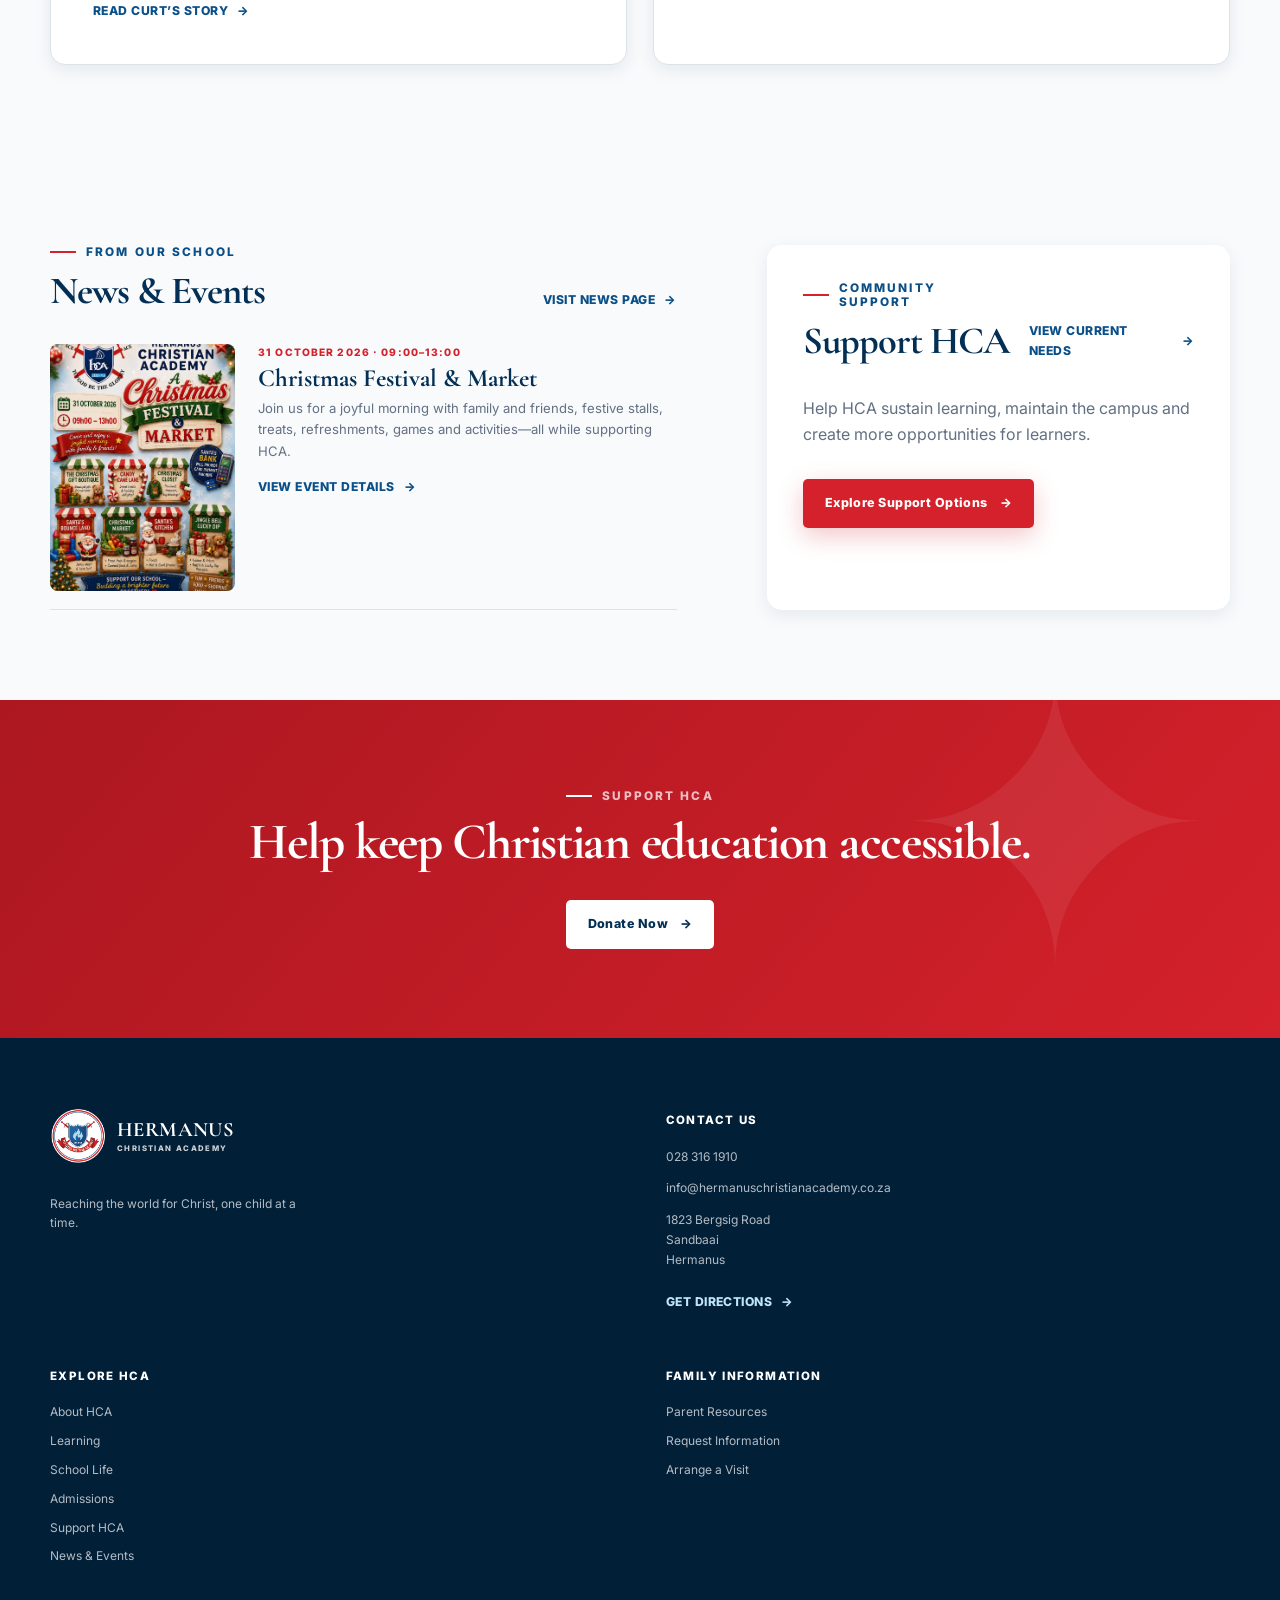
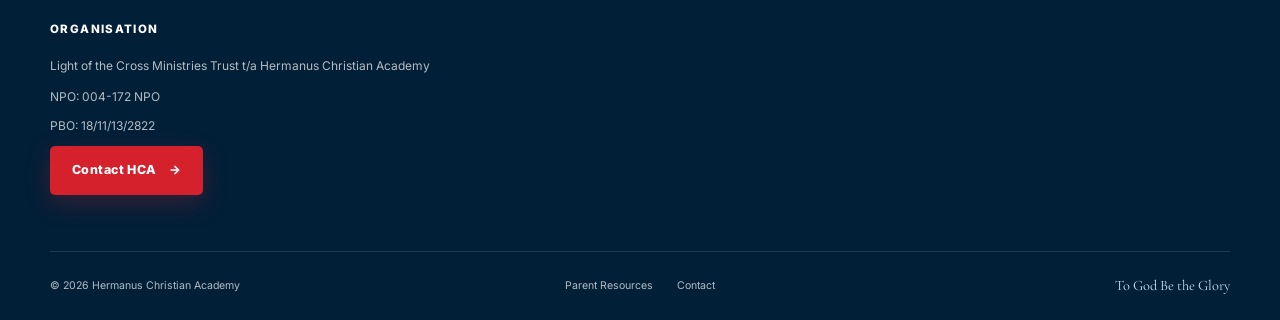
==== commit 722866dc: "Update site news, forms, navigation, and media" ====
--- a/index.html
+++ b/index.html
@@ -18,9 +18,9 @@
   <meta property="og:description" content="Growing in Faith. Learning with Purpose.">
   <meta property="og:type" content="website">
   <meta property="og:image" content="assets/og.png">
-  <link rel="stylesheet" href="css/styles.css?v=20260908c">
+  <link rel="stylesheet" href="css/styles.css?v=20260915f">
   <script defer src="js/hca-content.js?v=20260909a"></script>
-  <script defer src="js/site.js?v=20260909g"></script>
+  <script defer src="js/site.js?v=20260915h"></script>
 </head>
 <body data-page="home">
   <a class="skip-link" href="#main-content">Skip to main content</a>
--- a/css/styles.css
+++ b/css/styles.css
@@ -1222,6 +1222,211 @@
   font-size: 0.82rem;
 }
 
+.news-card--event {
+  align-items: start;
+}
+
+.news-card--event .news-card__image {
+  aspect-ratio: 3 / 4;
+}
+
+.news-card--event h3 + p {
+  margin: 0;
+  color: var(--color-mid-grey);
+  font-size: 0.82rem;
+}
+
+.news-card--event .text-link {
+  display: inline-flex;
+  margin-block-start: 14px;
+}
+
+.news-page .section-heading {
+  max-width: 760px;
+}
+
+.event-feature {
+  display: grid;
+  grid-template-columns: minmax(250px, 0.58fr) minmax(0, 1fr);
+  align-items: center;
+  gap: clamp(36px, 6vw, 76px);
+  margin-block-start: 42px;
+  padding: clamp(24px, 4vw, 54px);
+  background: var(--color-off-white);
+  border: 1px solid var(--color-border);
+  border-radius: var(--radius-large);
+  box-shadow: var(--shadow-soft);
+}
+
+.event-feature__thumbnail {
+  position: relative;
+  display: block;
+  width: 100%;
+  max-width: 390px;
+  aspect-ratio: 3 / 4;
+  margin-inline: auto;
+  padding: 0;
+  overflow: hidden;
+  color: var(--color-white);
+  background: var(--color-primary-deep);
+  border: 0;
+  border-radius: var(--radius-medium);
+  box-shadow: 0 20px 42px rgba(3, 47, 85, 0.18);
+  cursor: zoom-in;
+}
+
+.event-feature__thumbnail img {
+  display: block;
+  width: 100%;
+  height: 100%;
+  object-fit: cover;
+  transition: transform 450ms ease;
+}
+
+.event-feature__thumbnail::after {
+  content: "";
+  position: absolute;
+  inset: 64% 0 0;
+  background: linear-gradient(transparent, rgba(3, 47, 85, 0.88));
+  pointer-events: none;
+}
+
+.event-feature__thumbnail span {
+  position: absolute;
+  z-index: 1;
+  inset-inline: 18px;
+  inset-block-end: 16px;
+  font-size: 0.74rem;
+  font-weight: 800;
+  letter-spacing: 0.08em;
+  text-align: center;
+  text-transform: uppercase;
+}
+
+.event-feature__thumbnail:hover img {
+  transform: scale(1.025);
+}
+
+.event-feature__thumbnail:focus-visible {
+  outline: 4px solid var(--color-accent);
+  outline-offset: 4px;
+}
+
+.event-feature__date {
+  margin: 0 0 10px;
+  color: var(--color-accent);
+  font-size: 0.78rem;
+  font-weight: 800;
+  letter-spacing: 0.1em;
+  text-transform: uppercase;
+}
+
+.event-feature__content h2 {
+  margin: 0 0 18px;
+  color: var(--color-primary-deep);
+  font-family: var(--font-heading);
+  font-size: clamp(2.1rem, 4vw, 3.45rem);
+  line-height: 0.98;
+}
+
+.event-feature__content > p:not(.event-feature__date) {
+  max-width: 650px;
+  margin: 0;
+  color: var(--color-mid-grey);
+  font-size: 1.02rem;
+  line-height: 1.75;
+}
+
+.event-feature__details {
+  display: flex;
+  flex-wrap: wrap;
+  gap: 18px 44px;
+  margin: 28px 0 30px;
+}
+
+.event-feature__details div {
+  display: grid;
+  gap: 3px;
+}
+
+.event-feature__details dt {
+  color: var(--color-mid-grey);
+  font-size: 0.68rem;
+  font-weight: 800;
+  letter-spacing: 0.1em;
+  text-transform: uppercase;
+}
+
+.event-feature__details dd {
+  margin: 0;
+  color: var(--color-primary-deep);
+  font-size: 1.12rem;
+  font-weight: 800;
+}
+
+.event-lightbox {
+  width: 100%;
+  max-width: none;
+  height: 100%;
+  max-height: none;
+  margin: auto;
+  padding: 24px;
+  overflow: auto;
+  background: transparent;
+  border: 0;
+}
+
+.event-lightbox[open] {
+  display: grid;
+  place-items: center;
+}
+
+.event-lightbox::backdrop {
+  background: rgba(1, 22, 39, 0.9);
+  -webkit-backdrop-filter: blur(4px);
+  backdrop-filter: blur(4px);
+}
+
+.event-lightbox__inner {
+  position: relative;
+  width: min(100%, 720px);
+}
+
+.event-lightbox__inner img {
+  display: block;
+  width: auto;
+  max-width: 100%;
+  max-height: calc(100vh - 48px);
+  margin-inline: auto;
+  border-radius: var(--radius-small);
+  box-shadow: 0 28px 80px rgba(0, 0, 0, 0.45);
+}
+
+.event-lightbox__close {
+  position: absolute;
+  z-index: 1;
+  inset-block-start: 12px;
+  inset-inline-end: 12px;
+  display: grid;
+  place-items: center;
+  width: 44px;
+  height: 44px;
+  padding: 0 0 4px;
+  color: var(--color-primary-deep);
+  background: var(--color-white);
+  border: 0;
+  border-radius: 50%;
+  box-shadow: 0 8px 24px rgba(0, 0, 0, 0.28);
+  font-size: 2rem;
+  line-height: 1;
+  cursor: pointer;
+}
+
+.event-lightbox__close:focus-visible {
+  outline: 4px solid var(--color-accent);
+  outline-offset: 3px;
+}
+
 .events-panel {
   padding: 36px;
   background: var(--color-white);
@@ -1902,6 +2107,50 @@
   color: #4d5d6d;
 }
 
+.founders-vision {
+  display: grid;
+  grid-template-columns: minmax(0, 1fr) minmax(280px, 0.72fr);
+  align-items: center;
+  gap: clamp(42px, 7vw, 88px);
+  margin-block-start: clamp(58px, 8vw, 96px);
+  padding-block-start: clamp(50px, 7vw, 78px);
+  border-block-start: 1px solid var(--color-border);
+}
+
+.founders-vision__copy {
+  max-width: 650px;
+}
+
+.founders-vision__copy h3 {
+  margin: 0 0 22px;
+  color: var(--color-primary-deep);
+  font-family: var(--font-heading);
+  font-size: clamp(2.15rem, 4vw, 3.25rem);
+  line-height: 1.08;
+}
+
+.founders-vision__copy > p:not(.eyebrow) {
+  margin: 0;
+  color: #4d5d6d;
+  font-size: clamp(1rem, 1.35vw, 1.14rem);
+  line-height: 1.8;
+}
+
+.founders-vision__media {
+  justify-self: end;
+  width: min(100%, 440px);
+  overflow: hidden;
+  aspect-ratio: 3 / 4;
+  border-radius: var(--radius-large);
+  box-shadow: var(--shadow-medium);
+}
+
+.founders-vision__media img {
+  width: 100%;
+  height: 100%;
+  object-fit: cover;
+}
+
 .staff-section {
   background: var(--color-off-white);
 }
@@ -2276,10 +2525,30 @@
   margin-block-start: 30px;
 }
 
-.donate-panel__copy .donate-panel__note {
-  margin: 18px 0 0;
-  color: rgba(255, 255, 255, 0.58);
-  font-size: 0.72rem;
+.donate-panel__banking {
+  display: grid;
+  gap: 6px;
+  margin-block-start: 24px;
+  padding: 20px 22px;
+  color: var(--color-white);
+  background: rgba(255, 255, 255, 0.1);
+  border: 1px solid rgba(255, 255, 255, 0.25);
+  border-inline-start: 5px solid var(--color-accent);
+  border-radius: var(--radius-small);
+}
+
+.donate-panel__banking p {
+  margin: 0;
+  color: inherit;
+  font-size: clamp(1.05rem, 1.6vw, 1.25rem);
+  font-weight: 800;
+  line-height: 1.3;
+}
+
+.donate-panel__banking .donate-panel__account {
+  margin-block-start: 4px;
+  font-size: clamp(1.45rem, 2.4vw, 2rem);
+  letter-spacing: 0.08em;
 }
 
 .donate-panel__details {
@@ -2416,8 +2685,30 @@
   resize: vertical;
 }
 
+.enquiry-form {
+  position: relative;
+}
+
+.form-honeypot {
+  position: absolute !important;
+  width: 1px;
+  height: 1px;
+  margin: -1px;
+  padding: 0;
+  overflow: hidden;
+  clip: rect(0 0 0 0);
+  clip-path: inset(50%);
+  white-space: nowrap;
+  border: 0;
+}
+
 .enquiry-form > .button {
   margin-block-start: 22px;
+}
+
+.enquiry-form > .button:disabled {
+  opacity: 0.68;
+  cursor: wait;
 }
 
 .form-note,
@@ -2425,6 +2716,21 @@
   margin: 10px 0 0;
   color: var(--color-mid-grey);
   font-size: 0.72rem;
+}
+
+.enquiry-form .form-message.is-success {
+  color: #17633d;
+  font-weight: 700;
+}
+
+.enquiry-form .form-message.is-error {
+  color: #a12828;
+  font-weight: 700;
+}
+
+.enquiry-form .form-message a {
+  color: inherit;
+  text-decoration: underline;
 }
 
 .contact-info-grid {
@@ -2655,6 +2961,10 @@
 }
 
 @media (max-width: 900px) {
+  .event-feature {
+    grid-template-columns: 1fr;
+  }
+
   .hero__image {
     background-image:
       linear-gradient(90deg, rgba(2, 34, 63, 0.94), rgba(3, 47, 85, 0.5)),
@@ -2674,6 +2984,7 @@
   .inner-content,
   .inner-overview__grid,
   .editorial-grid,
+  .founders-vision,
   .benefits-layout,
   .enquiry-layout,
   .donate-panel {
@@ -2682,6 +2993,11 @@
 
   .editorial-grid .feature-media {
     max-width: 680px;
+  }
+
+  .founders-vision__media {
+    justify-self: start;
+    width: min(82%, 440px);
   }
 
   .registration-panel {
@@ -2738,6 +3054,23 @@
 }
 
 @media (max-width: 700px) {
+  .event-feature {
+    margin-block-start: 30px;
+    padding: 20px;
+  }
+
+  .event-feature__details {
+    gap: 16px 28px;
+  }
+
+  .event-lightbox {
+    padding: 12px;
+  }
+
+  .event-lightbox__inner img {
+    max-height: calc(100vh - 24px);
+  }
+
   :root {
     --section-space: 58px;
     --page-padding: 20px;
@@ -2815,6 +3148,14 @@
 
   .welcome__media {
     width: calc(100% - 20px);
+  }
+
+  .founders-vision {
+    gap: 34px;
+  }
+
+  .founders-vision__media {
+    width: 100%;
   }
 
   .welcome__badge {
